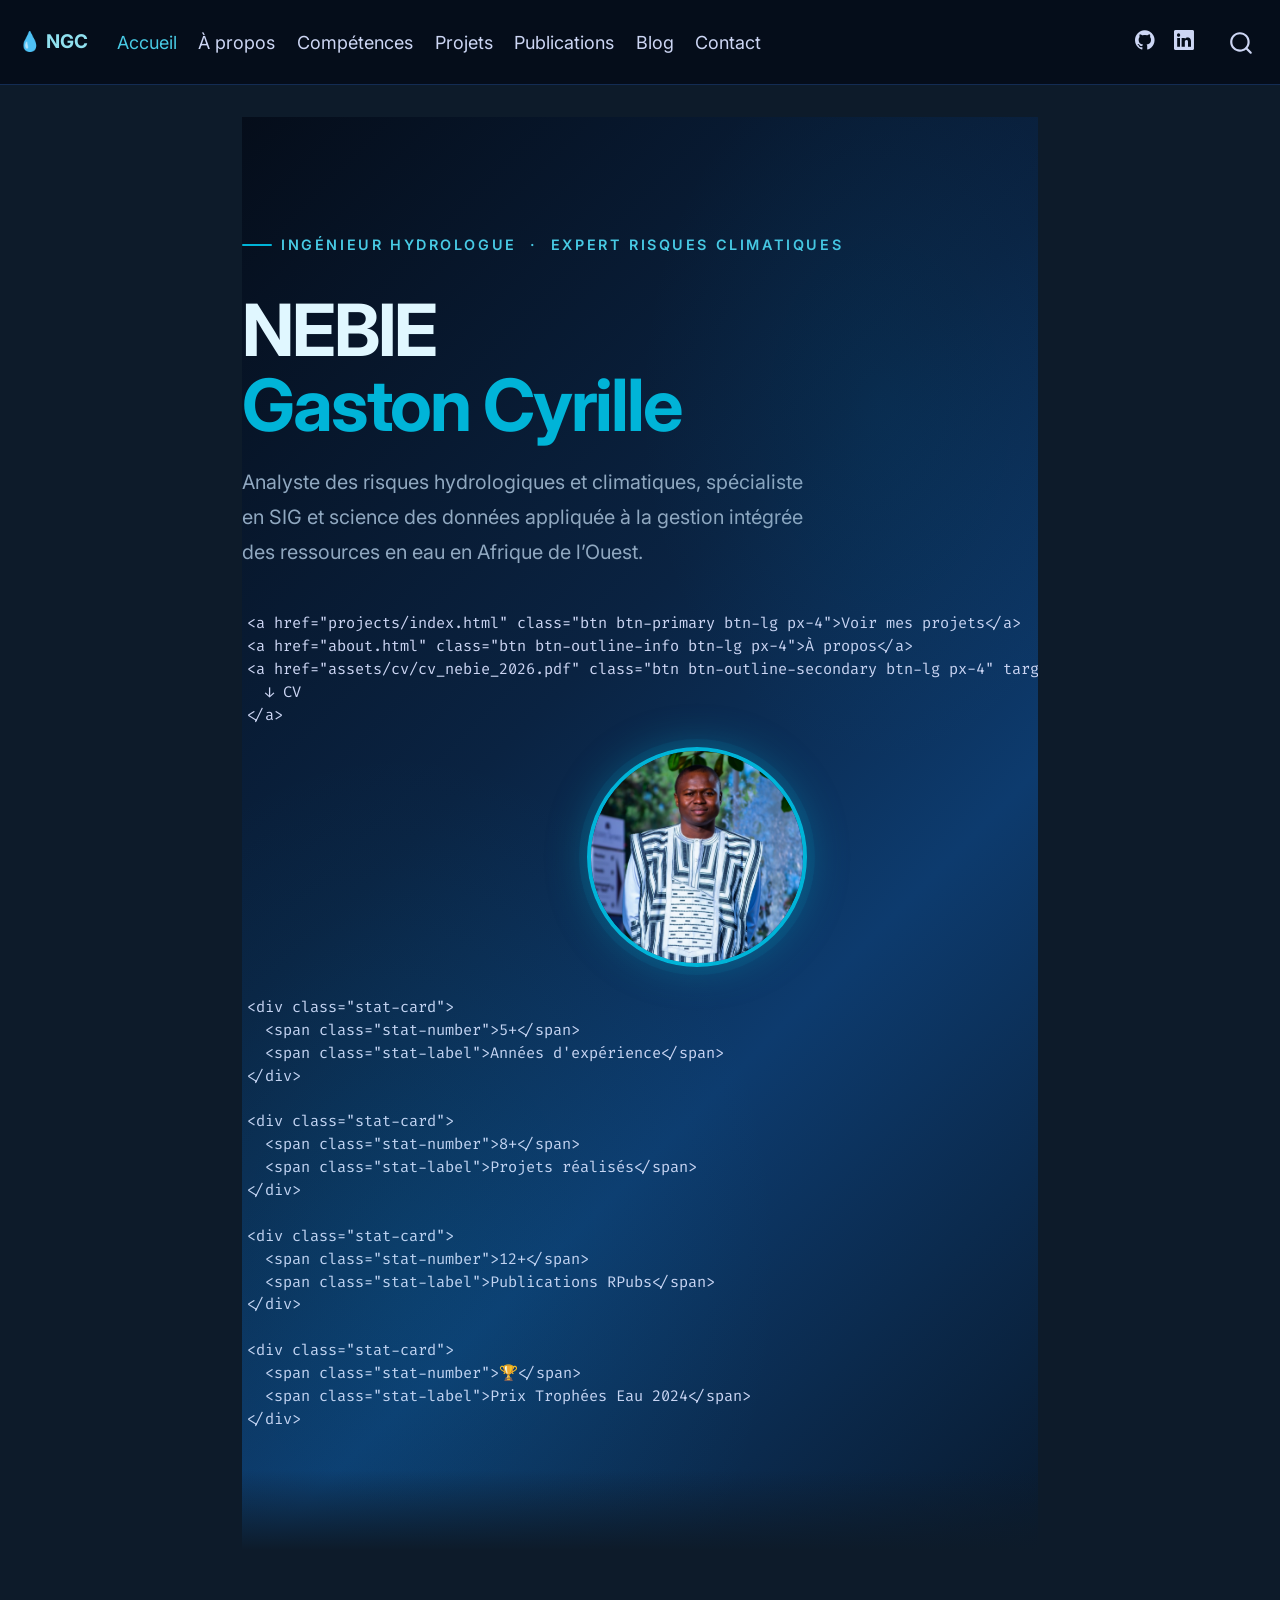
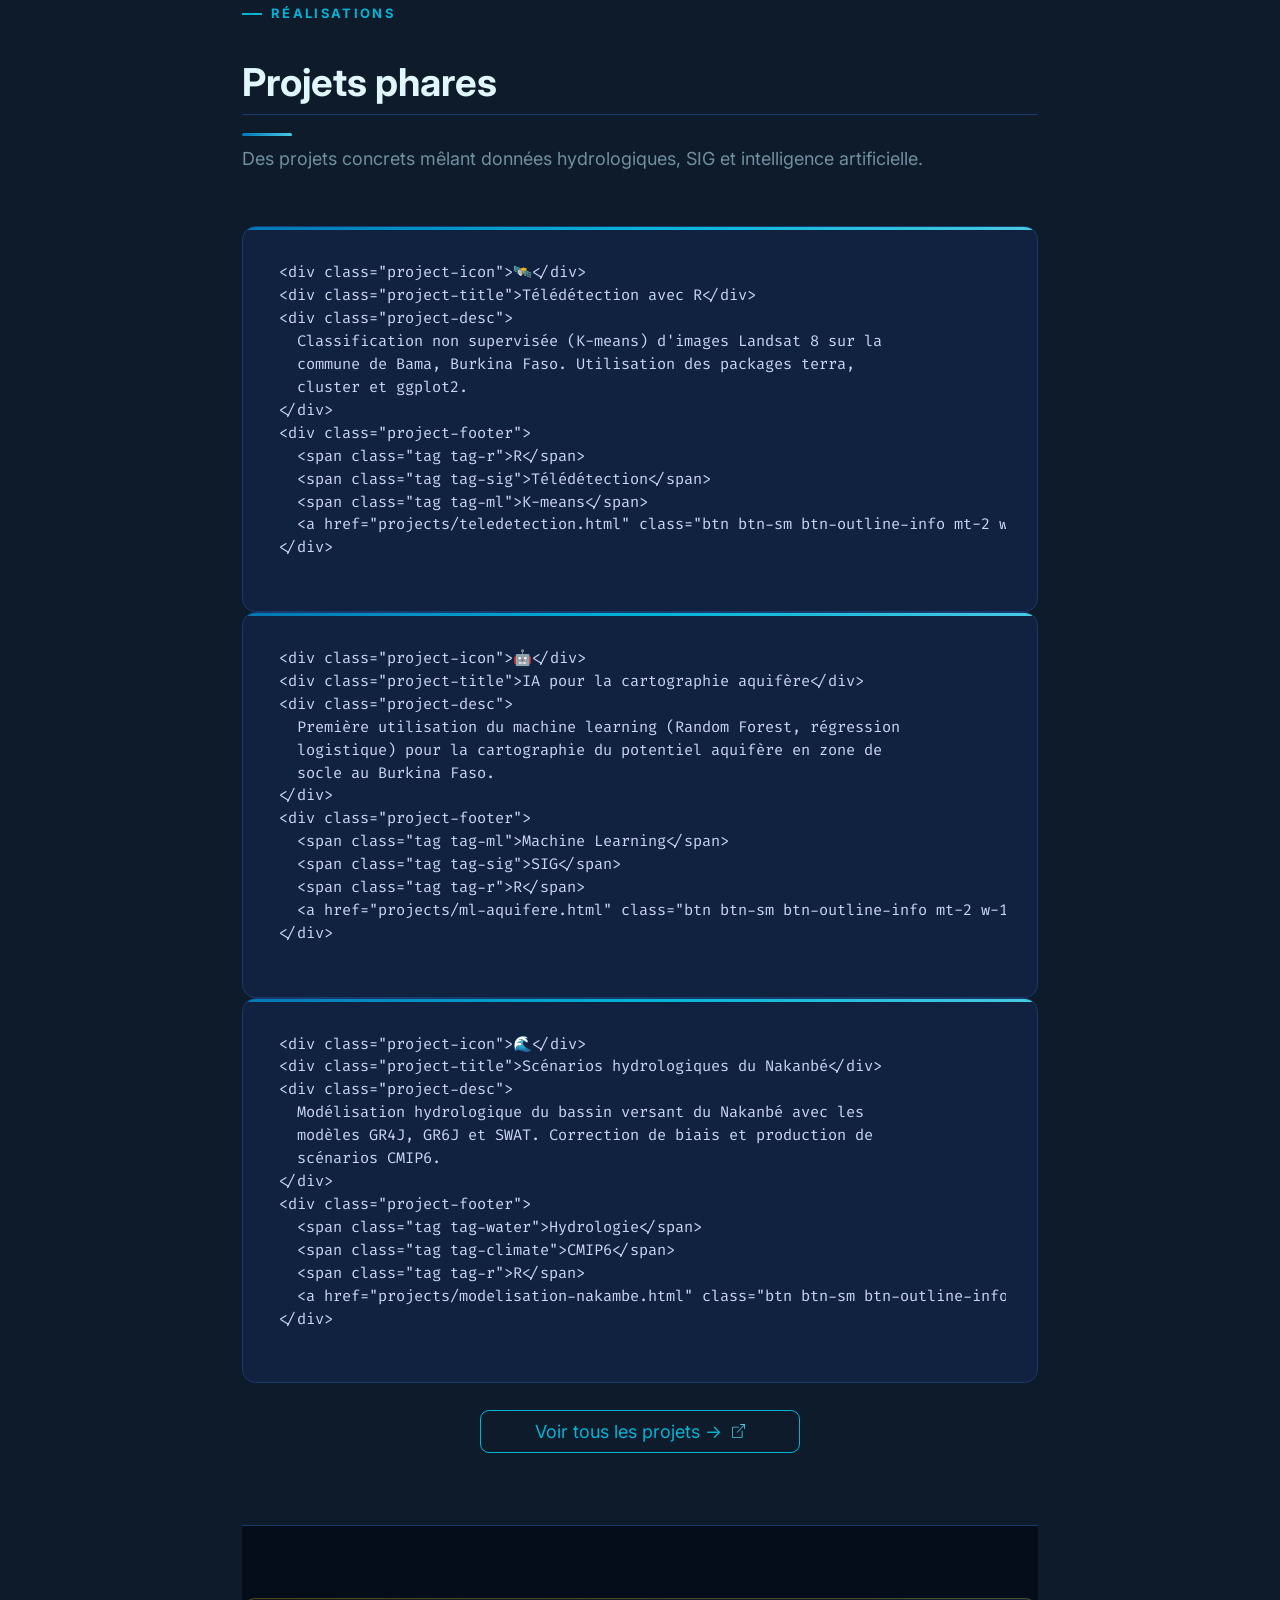
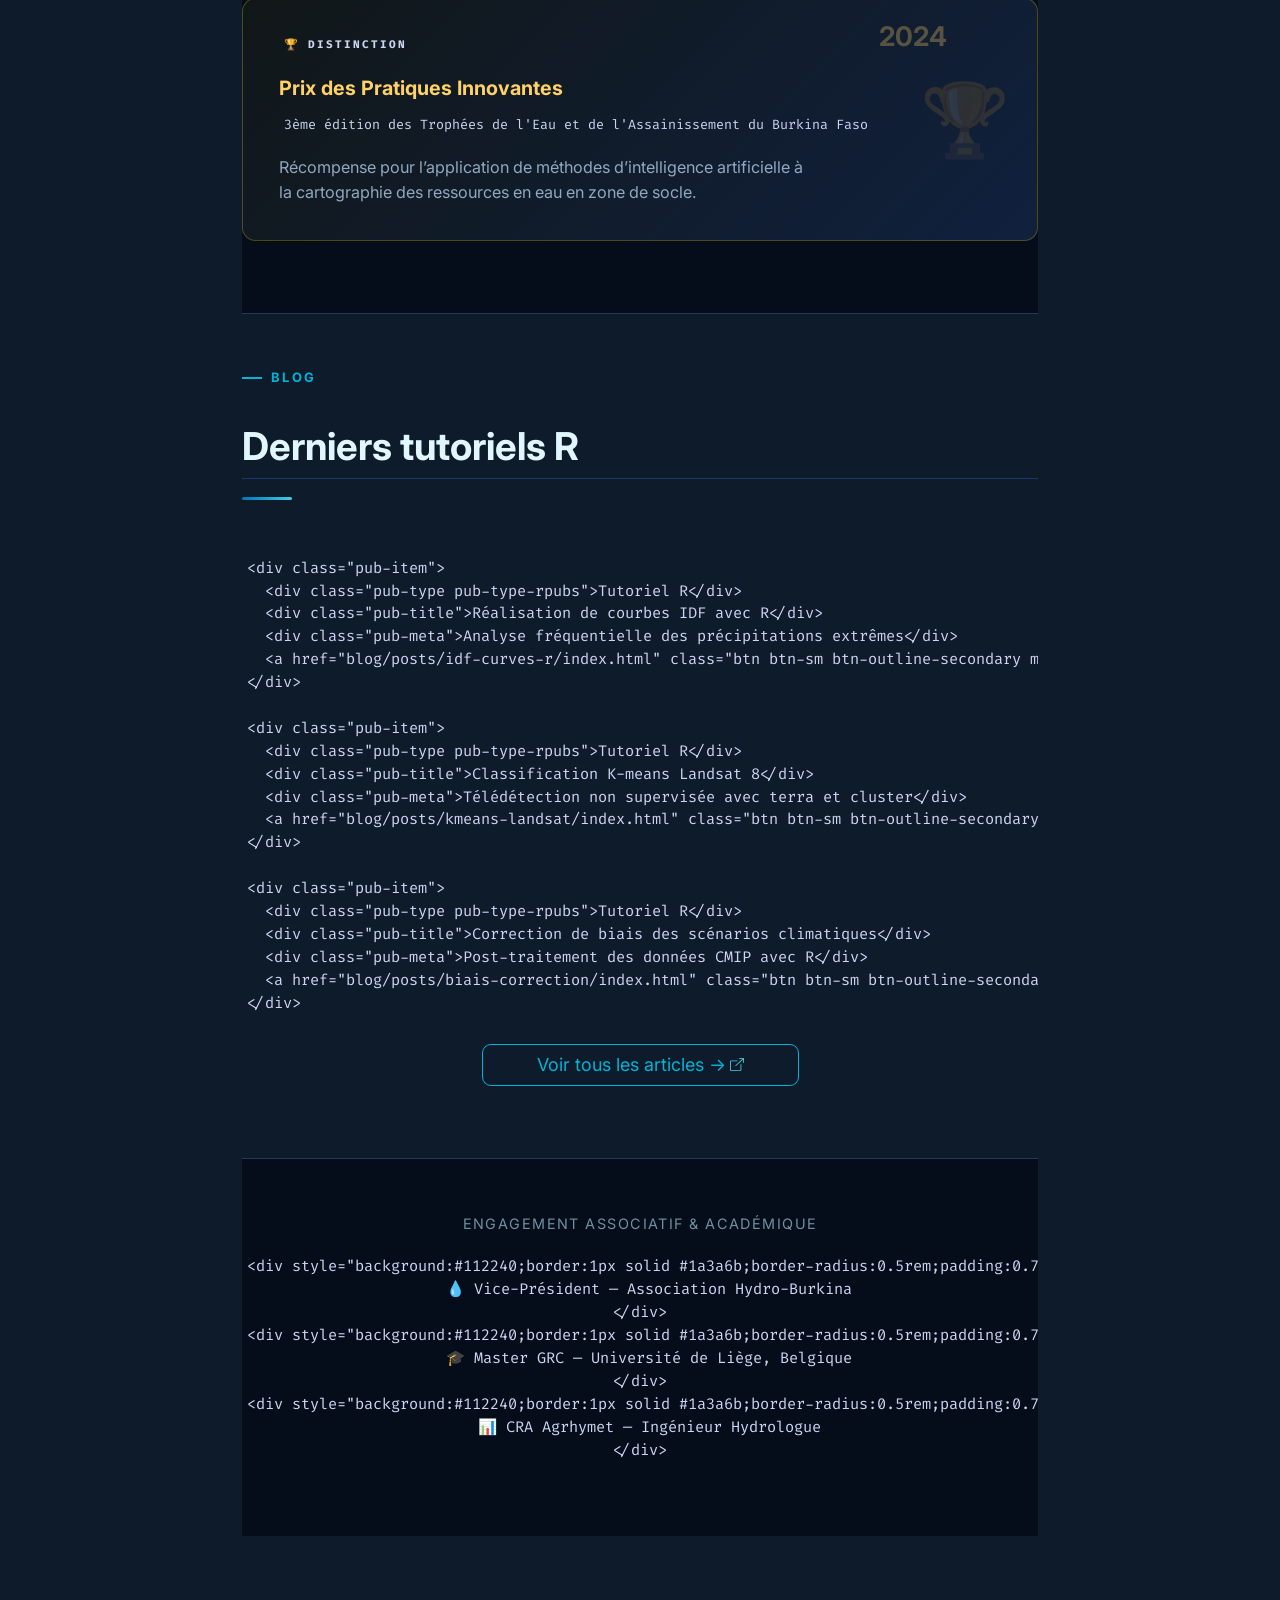
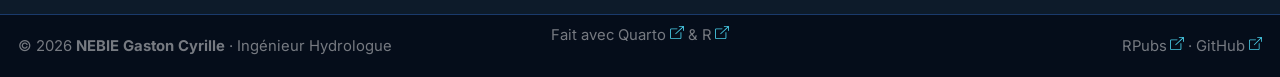
==== docs/index.html @ e0e57188 "Portefolio NEBIE Gaston Cyrille - version initiale" ====
<!DOCTYPE html>
<html xmlns="http://www.w3.org/1999/xhtml" lang="en" xml:lang="en"><head>

<meta charset="utf-8">
<meta name="generator" content="quarto-1.0.38">

<meta name="viewport" content="width=device-width, initial-scale=1.0, user-scalable=yes">


<title>NEBIE Gaston Cyrille | Ingénieur Hydrologue</title>
<style>
code{white-space: pre-wrap;}
span.smallcaps{font-variant: small-caps;}
span.underline{text-decoration: underline;}
div.column{display: inline-block; vertical-align: top; width: 50%;}
div.hanging-indent{margin-left: 1.5em; text-indent: -1.5em;}
ul.task-list{list-style: none;}
pre > code.sourceCode { white-space: pre; position: relative; }
pre > code.sourceCode > span { display: inline-block; line-height: 1.25; }
pre > code.sourceCode > span:empty { height: 1.2em; }
.sourceCode { overflow: visible; }
code.sourceCode > span { color: inherit; text-decoration: inherit; }
div.sourceCode { margin: 1em 0; }
pre.sourceCode { margin: 0; }
@media screen {
div.sourceCode { overflow: auto; }
}
@media print {
pre > code.sourceCode { white-space: pre-wrap; }
pre > code.sourceCode > span { text-indent: -5em; padding-left: 5em; }
}
pre.numberSource code
  { counter-reset: source-line 0; }
pre.numberSource code > span
  { position: relative; left: -4em; counter-increment: source-line; }
pre.numberSource code > span > a:first-child::before
  { content: counter(source-line);
    position: relative; left: -1em; text-align: right; vertical-align: baseline;
    border: none; display: inline-block;
    -webkit-touch-callout: none; -webkit-user-select: none;
    -khtml-user-select: none; -moz-user-select: none;
    -ms-user-select: none; user-select: none;
    padding: 0 4px; width: 4em;
    color: #aaaaaa;
  }
pre.numberSource { margin-left: 3em; border-left: 1px solid #aaaaaa;  padding-left: 4px; }
div.sourceCode
  {   }
@media screen {
pre > code.sourceCode > span > a:first-child::before { text-decoration: underline; }
}
code span.al { color: #ff0000; font-weight: bold; } /* Alert */
code span.an { color: #60a0b0; font-weight: bold; font-style: italic; } /* Annotation */
code span.at { color: #7d9029; } /* Attribute */
code span.bn { color: #40a070; } /* BaseN */
code span.bu { } /* BuiltIn */
code span.cf { color: #007020; font-weight: bold; } /* ControlFlow */
code span.ch { color: #4070a0; } /* Char */
code span.cn { color: #880000; } /* Constant */
code span.co { color: #60a0b0; font-style: italic; } /* Comment */
code span.cv { color: #60a0b0; font-weight: bold; font-style: italic; } /* CommentVar */
code span.do { color: #ba2121; font-style: italic; } /* Documentation */
code span.dt { color: #902000; } /* DataType */
code span.dv { color: #40a070; } /* DecVal */
code span.er { color: #ff0000; font-weight: bold; } /* Error */
code span.ex { } /* Extension */
code span.fl { color: #40a070; } /* Float */
code span.fu { color: #06287e; } /* Function */
code span.im { } /* Import */
code span.in { color: #60a0b0; font-weight: bold; font-style: italic; } /* Information */
code span.kw { color: #007020; font-weight: bold; } /* Keyword */
code span.op { color: #666666; } /* Operator */
code span.ot { color: #007020; } /* Other */
code span.pp { color: #bc7a00; } /* Preprocessor */
code span.sc { color: #4070a0; } /* SpecialChar */
code span.ss { color: #bb6688; } /* SpecialString */
code span.st { color: #4070a0; } /* String */
code span.va { color: #19177c; } /* Variable */
code span.vs { color: #4070a0; } /* VerbatimString */
code span.wa { color: #60a0b0; font-weight: bold; font-style: italic; } /* Warning */
</style>


<script src="site_libs/quarto-nav/quarto-nav.js"></script>
<script src="site_libs/quarto-nav/headroom.min.js"></script>
<script src="site_libs/clipboard/clipboard.min.js"></script>
<script src="site_libs/quarto-search/autocomplete.umd.js"></script>
<script src="site_libs/quarto-search/fuse.min.js"></script>
<script src="site_libs/quarto-search/quarto-search.js"></script>
<meta name="quarto:offset" content="./">
<script src="site_libs/quarto-html/quarto.js"></script>
<script src="site_libs/quarto-html/popper.min.js"></script>
<script src="site_libs/quarto-html/tippy.umd.min.js"></script>
<script src="site_libs/quarto-html/anchor.min.js"></script>
<link href="site_libs/quarto-html/tippy.css" rel="stylesheet">
<link href="site_libs/quarto-html/quarto-syntax-highlighting-dark.css" rel="stylesheet" id="quarto-text-highlighting-styles">
<script src="site_libs/bootstrap/bootstrap.min.js"></script>
<link href="site_libs/bootstrap/bootstrap-icons.css" rel="stylesheet">
<link href="site_libs/bootstrap/bootstrap.min.css" rel="stylesheet" id="quarto-bootstrap" data-mode="dark">
<script id="quarto-search-options" type="application/json">{
  "location": "navbar",
  "copy-button": false,
  "collapse-after": 3,
  "panel-placement": "end",
  "type": "overlay",
  "limit": 20,
  "language": {
    "search-no-results-text": "No results",
    "search-matching-documents-text": "matching documents",
    "search-copy-link-title": "Copy link to search",
    "search-hide-matches-text": "Hide additional matches",
    "search-more-match-text": "more match in this document",
    "search-more-matches-text": "more matches in this document",
    "search-clear-button-title": "Clear",
    "search-detached-cancel-button-title": "Cancel",
    "search-submit-button-title": "Submit"
  }
}</script>
<style>html{ scroll-behavior: smooth; }</style>


</head>

<body class="nav-fixed fullcontent">

<div id="quarto-search-results"></div>
  <header id="quarto-header" class="headroom fixed-top">
    <nav class="navbar navbar-expand-lg navbar-dark ">
      <div class="navbar-container container-fluid">
      <a class="navbar-brand" href="./index.html">
    <span class="navbar-title">💧 NGC</span>
  </a>
          <button class="navbar-toggler" type="button" data-bs-toggle="collapse" data-bs-target="#navbarCollapse" aria-controls="navbarCollapse" aria-expanded="false" aria-label="Toggle navigation" onclick="if (window.quartoToggleHeadroom) { window.quartoToggleHeadroom(); }">
  <span class="navbar-toggler-icon"></span>
</button>
          <div class="collapse navbar-collapse" id="navbarCollapse">
            <ul class="navbar-nav navbar-nav-scroll me-auto">
  <li class="nav-item">
    <a class="nav-link active" href="./index.html" aria-current="page">Accueil</a>
  </li>  
  <li class="nav-item">
    <a class="nav-link" href="./about.html">À propos</a>
  </li>  
  <li class="nav-item">
    <a class="nav-link" href="./skills.html">Compétences</a>
  </li>  
  <li class="nav-item">
    <a class="nav-link" href="./projects/index.html">Projets</a>
  </li>  
  <li class="nav-item">
    <a class="nav-link" href="./publications.html">Publications</a>
  </li>  
  <li class="nav-item">
    <a class="nav-link" href="./blog/index.html">Blog</a>
  </li>  
  <li class="nav-item">
    <a class="nav-link" href="./contact.html">Contact</a>
  </li>  
</ul>
            <ul class="navbar-nav navbar-nav-scroll ms-auto">
  <li class="nav-item compact">
    <a class="nav-link" href="https://github.com/ngastoncyrille"><i class="bi bi-github" role="img" aria-label="GitHub">
</i> 
 </a>
  </li>  
  <li class="nav-item compact">
    <a class="nav-link" href="https://www.linkedin.com/in/gaston-cyrille-nebie-a2a977222"><i class="bi bi-linkedin" role="img" aria-label="LinkedIn">
</i> 
 </a>
  </li>  
</ul>
              <div id="quarto-search" class="" title="Search"></div>
          </div> <!-- /navcollapse -->
      </div> <!-- /container-fluid -->
    </nav>
</header>
<!-- content -->
<div id="quarto-content" class="quarto-container page-columns page-rows-contents page-layout-article page-navbar">
<!-- sidebar -->
<!-- margin-sidebar -->
    
<!-- main -->
<main class="content" id="quarto-document-content">



<!-- ============================================================ -->
<!-- HERO                                                          -->
<!-- ============================================================ -->
<div class="hero-section">
<div class="container py-4">
<div class="row align-items-center g-5">
<div class="col-lg-7">
<p class="hero-subtitle">
Ingénieur Hydrologue &nbsp;·&nbsp; Expert Risques Climatiques
</p>
<h1 class="hero-title">
NEBIE<br><span>Gaston Cyrille</span>
</h1>
<p class="hero-tagline">
Analyste des risques hydrologiques et climatiques, spécialiste en SIG et science des données appliquée à la gestion intégrée des ressources en eau en Afrique de l’Ouest.
</p>
<div style="display:flex;gap:0.75rem;flex-wrap:wrap;">
<pre><code>&lt;a href="projects/index.html" class="btn btn-primary btn-lg px-4"&gt;Voir mes projets&lt;/a&gt;
&lt;a href="about.html" class="btn btn-outline-info btn-lg px-4"&gt;À propos&lt;/a&gt;
&lt;a href="assets/cv/cv_nebie_2026.pdf" class="btn btn-outline-secondary btn-lg px-4" target="_blank"&gt;
  ↓ CV
&lt;/a&gt;</code></pre>
</div>
</div>
<div class="col-lg-5 text-center">
<p><img src="assets/img/photo.jpg" class="profile-img" alt="NEBIE Gaston Cyrille – Ingénieur Hydrologue" onerror="this.parentElement.innerHTML='<div class=\'profile-img-placeholder\'>💧</div>'"></p>
</div>
</div>
<!-- /row -->
<!-- Stats -->
<div class="row g-3 mt-4">
<div class="col-6 col-md-3">
<pre><code>&lt;div class="stat-card"&gt;
  &lt;span class="stat-number"&gt;5+&lt;/span&gt;
  &lt;span class="stat-label"&gt;Années d'expérience&lt;/span&gt;
&lt;/div&gt;</code></pre>
</div>
<div class="col-6 col-md-3">
<pre><code>&lt;div class="stat-card"&gt;
  &lt;span class="stat-number"&gt;8+&lt;/span&gt;
  &lt;span class="stat-label"&gt;Projets réalisés&lt;/span&gt;
&lt;/div&gt;</code></pre>
</div>
<div class="col-6 col-md-3">
<pre><code>&lt;div class="stat-card"&gt;
  &lt;span class="stat-number"&gt;12+&lt;/span&gt;
  &lt;span class="stat-label"&gt;Publications RPubs&lt;/span&gt;
&lt;/div&gt;</code></pre>
</div>
<div class="col-6 col-md-3">
<pre><code>&lt;div class="stat-card"&gt;
  &lt;span class="stat-number"&gt;🏆&lt;/span&gt;
  &lt;span class="stat-label"&gt;Prix Trophées Eau 2024&lt;/span&gt;
&lt;/div&gt;</code></pre>
</div>
</div>
</div>
<!-- /container -->
</div>
<!-- /hero -->
<!-- ============================================================ -->
<!-- PROJETS PHARES                                                -->
<!-- ============================================================ -->
<div class="container py-5">
<div class="section-header">
<div class="section-label">
Réalisations
</div>
<h2 class="section-main-title anchored">
Projets phares
</h2>
<div class="section-divider">

</div>
<p class="text-muted-blue mt-2">
Des projets concrets mêlant données hydrologiques, SIG et intelligence artificielle.
</p>
</div>
<div class="row g-4">
<div class="col-md-4">
<div class="project-card">
<pre><code>&lt;div class="project-icon"&gt;🛰️&lt;/div&gt;
&lt;div class="project-title"&gt;Télédétection avec R&lt;/div&gt;
&lt;div class="project-desc"&gt;
  Classification non supervisée (K-means) d'images Landsat 8 sur la 
  commune de Bama, Burkina Faso. Utilisation des packages terra, 
  cluster et ggplot2.
&lt;/div&gt;
&lt;div class="project-footer"&gt;
  &lt;span class="tag tag-r"&gt;R&lt;/span&gt;
  &lt;span class="tag tag-sig"&gt;Télédétection&lt;/span&gt;
  &lt;span class="tag tag-ml"&gt;K-means&lt;/span&gt;
  &lt;a href="projects/teledetection.html" class="btn btn-sm btn-outline-info mt-2 w-100"&gt;Voir le projet →&lt;/a&gt;
&lt;/div&gt;</code></pre>
</div>
</div>
<div class="col-md-4">
<div class="project-card">
<pre><code>&lt;div class="project-icon"&gt;🤖&lt;/div&gt;
&lt;div class="project-title"&gt;IA pour la cartographie aquifère&lt;/div&gt;
&lt;div class="project-desc"&gt;
  Première utilisation du machine learning (Random Forest, régression 
  logistique) pour la cartographie du potentiel aquifère en zone de 
  socle au Burkina Faso.
&lt;/div&gt;
&lt;div class="project-footer"&gt;
  &lt;span class="tag tag-ml"&gt;Machine Learning&lt;/span&gt;
  &lt;span class="tag tag-sig"&gt;SIG&lt;/span&gt;
  &lt;span class="tag tag-r"&gt;R&lt;/span&gt;
  &lt;a href="projects/ml-aquifere.html" class="btn btn-sm btn-outline-info mt-2 w-100"&gt;Voir le projet →&lt;/a&gt;
&lt;/div&gt;</code></pre>
</div>
</div>
<div class="col-md-4">
<div class="project-card">
<pre><code>&lt;div class="project-icon"&gt;🌊&lt;/div&gt;
&lt;div class="project-title"&gt;Scénarios hydrologiques du Nakanbé&lt;/div&gt;
&lt;div class="project-desc"&gt;
  Modélisation hydrologique du bassin versant du Nakanbé avec les 
  modèles GR4J, GR6J et SWAT. Correction de biais et production de 
  scénarios CMIP6.
&lt;/div&gt;
&lt;div class="project-footer"&gt;
  &lt;span class="tag tag-water"&gt;Hydrologie&lt;/span&gt;
  &lt;span class="tag tag-climate"&gt;CMIP6&lt;/span&gt;
  &lt;span class="tag tag-r"&gt;R&lt;/span&gt;
  &lt;a href="projects/modelisation-nakambe.html" class="btn btn-sm btn-outline-info mt-2 w-100"&gt;Voir le projet →&lt;/a&gt;
&lt;/div&gt;</code></pre>
</div>
</div>
</div>
<!-- /row -->
<div class="text-center mt-4">
<p><a href="projects/index.html" class="btn btn-outline-primary px-5"> Voir tous les projets → </a></p>
</div>
</div>
<!-- /container -->
<!-- ============================================================ -->
<!-- DISTINCTION                                                   -->
<!-- ============================================================ -->
<div style="background:#050d1a;padding:4rem 0;border-top:1px solid #1a3a6b;border-bottom:1px solid #1a3a6b;">
<div class="container">
<div class="row justify-content-center">
<div class="col-lg-8">
<div class="award-card">
<div class="award-year">
2024
</div>
<div style="font-size:0.72rem;text-transform:uppercase;letter-spacing:0.15em;color:#ffd166;font-weight:700;margin-bottom:0.5rem;">
<pre><code>🏆 Distinction</code></pre>
</div>
<div class="award-title">
Prix des Pratiques Innovantes
</div>
<div class="award-org">
<pre><code>3ème édition des Trophées de l'Eau et de l'Assainissement du Burkina Faso</code></pre>
</div>
<p style="font-size:0.9rem;color:#90a8c0;margin:0;max-width:540px;">
Récompense pour l’application de méthodes d’intelligence artificielle à la cartographie des ressources en eau en zone de socle.
</p>
</div>
</div>
</div>
</div>
</div>
<!-- ============================================================ -->
<!-- DERNIERS ARTICLES                                             -->
<!-- ============================================================ -->
<div class="container py-5">
<div class="section-header">
<div class="section-label">
Blog
</div>
<h2 class="section-main-title anchored">
Derniers tutoriels R
</h2>
<div class="section-divider">

</div>
</div>
<div class="row g-3">
<div class="col-md-4">
<pre><code>&lt;div class="pub-item"&gt;
  &lt;div class="pub-type pub-type-rpubs"&gt;Tutoriel R&lt;/div&gt;
  &lt;div class="pub-title"&gt;Réalisation de courbes IDF avec R&lt;/div&gt;
  &lt;div class="pub-meta"&gt;Analyse fréquentielle des précipitations extrêmes&lt;/div&gt;
  &lt;a href="blog/posts/idf-curves-r/index.html" class="btn btn-sm btn-outline-secondary mt-2"&gt;Lire →&lt;/a&gt;
&lt;/div&gt;</code></pre>
</div>
<div class="col-md-4">
<pre><code>&lt;div class="pub-item"&gt;
  &lt;div class="pub-type pub-type-rpubs"&gt;Tutoriel R&lt;/div&gt;
  &lt;div class="pub-title"&gt;Classification K-means Landsat 8&lt;/div&gt;
  &lt;div class="pub-meta"&gt;Télédétection non supervisée avec terra et cluster&lt;/div&gt;
  &lt;a href="blog/posts/kmeans-landsat/index.html" class="btn btn-sm btn-outline-secondary mt-2"&gt;Lire →&lt;/a&gt;
&lt;/div&gt;</code></pre>
</div>
<div class="col-md-4">
<pre><code>&lt;div class="pub-item"&gt;
  &lt;div class="pub-type pub-type-rpubs"&gt;Tutoriel R&lt;/div&gt;
  &lt;div class="pub-title"&gt;Correction de biais des scénarios climatiques&lt;/div&gt;
  &lt;div class="pub-meta"&gt;Post-traitement des données CMIP avec R&lt;/div&gt;
  &lt;a href="blog/posts/biais-correction/index.html" class="btn btn-sm btn-outline-secondary mt-2"&gt;Lire →&lt;/a&gt;
&lt;/div&gt;</code></pre>
</div>
</div>
<div class="text-center mt-4">
<p><a href="blog/index.html" class="btn btn-outline-primary px-5">Voir tous les articles →</a></p>
</div>
</div>
<!-- /container -->
<!-- ============================================================ -->
<!-- ASSOCIATIONS & RÉSEAUX                                        -->
<!-- ============================================================ -->
<div style="background:#050d1a;padding:3rem 0;border-top:1px solid #1a3a6b;">
<div class="container text-center">
<p class="text-muted-blue mb-3" style="font-size:0.8rem;text-transform:uppercase;letter-spacing:0.1em;">
Engagement associatif &amp; académique
</p>
<div class="d-flex justify-content-center align-items-center gap-4 flex-wrap">
<pre><code>&lt;div style="background:#112240;border:1px solid #1a3a6b;border-radius:0.5rem;padding:0.75rem 1.5rem;color:#cdd6f4;font-size:0.9rem;font-weight:500;"&gt;
  💧 Vice-Président — Association Hydro-Burkina
&lt;/div&gt;
&lt;div style="background:#112240;border:1px solid #1a3a6b;border-radius:0.5rem;padding:0.75rem 1.5rem;color:#cdd6f4;font-size:0.9rem;font-weight:500;"&gt;
  🎓 Master GRC — Université de Liège, Belgique
&lt;/div&gt;
&lt;div style="background:#112240;border:1px solid #1a3a6b;border-radius:0.5rem;padding:0.75rem 1.5rem;color:#cdd6f4;font-size:0.9rem;font-weight:500;"&gt;
  📊 CRA Agrhymet — Ingénieur Hydrologue
&lt;/div&gt;</code></pre>
</div>
</div>
</div>


<!-- -->


</main> <!-- /main -->
<script id="quarto-html-after-body" type="application/javascript">
window.document.addEventListener("DOMContentLoaded", function (event) {
  const toggleBodyColorMode = (bsSheetEl) => {
    const mode = bsSheetEl.getAttribute("data-mode");
    const bodyEl = window.document.querySelector("body");
    if (mode === "dark") {
      bodyEl.classList.add("quarto-dark");
      bodyEl.classList.remove("quarto-light");
    } else {
      bodyEl.classList.add("quarto-light");
      bodyEl.classList.remove("quarto-dark");
    }
  }
  const toggleBodyColorPrimary = () => {
    const bsSheetEl = window.document.querySelector("link#quarto-bootstrap");
    if (bsSheetEl) {
      toggleBodyColorMode(bsSheetEl);
    }
  }
  toggleBodyColorPrimary();  
  const icon = "";
  const anchorJS = new window.AnchorJS();
  anchorJS.options = {
    placement: 'right',
    icon: icon
  };
  anchorJS.add('.anchored');
  const clipboard = new window.ClipboardJS('.code-copy-button', {
    target: function(trigger) {
      return trigger.previousElementSibling;
    }
  });
  clipboard.on('success', function(e) {
    // button target
    const button = e.trigger;
    // don't keep focus
    button.blur();
    // flash "checked"
    button.classList.add('code-copy-button-checked');
    var currentTitle = button.getAttribute("title");
    button.setAttribute("title", "Copied!");
    setTimeout(function() {
      button.setAttribute("title", currentTitle);
      button.classList.remove('code-copy-button-checked');
    }, 1000);
    // clear code selection
    e.clearSelection();
  });
  const viewSource = window.document.getElementById('quarto-view-source') ||
                     window.document.getElementById('quarto-code-tools-source');
  if (viewSource) {
    const sourceUrl = viewSource.getAttribute("data-quarto-source-url");
    viewSource.addEventListener("click", function(e) {
      if (sourceUrl) {
        // rstudio viewer pane
        if (/\bcapabilities=\b/.test(window.location)) {
          window.open(sourceUrl);
        } else {
          window.location.href = sourceUrl;
        }
      } else {
        const modal = new bootstrap.Modal(document.getElementById('quarto-embedded-source-code-modal'));
        modal.show();
      }
      return false;
    });
  }
  function toggleCodeHandler(show) {
    return function(e) {
      const detailsSrc = window.document.querySelectorAll(".cell > details > .sourceCode");
      for (let i=0; i<detailsSrc.length; i++) {
        const details = detailsSrc[i].parentElement;
        if (show) {
          details.open = true;
        } else {
          details.removeAttribute("open");
        }
      }
      const cellCodeDivs = window.document.querySelectorAll(".cell > .sourceCode");
      const fromCls = show ? "hidden" : "unhidden";
      const toCls = show ? "unhidden" : "hidden";
      for (let i=0; i<cellCodeDivs.length; i++) {
        const codeDiv = cellCodeDivs[i];
        if (codeDiv.classList.contains(fromCls)) {
          codeDiv.classList.remove(fromCls);
          codeDiv.classList.add(toCls);
        } 
      }
      return false;
    }
  }
  const hideAllCode = window.document.getElementById("quarto-hide-all-code");
  if (hideAllCode) {
    hideAllCode.addEventListener("click", toggleCodeHandler(false));
  }
  const showAllCode = window.document.getElementById("quarto-show-all-code");
  if (showAllCode) {
    showAllCode.addEventListener("click", toggleCodeHandler(true));
  }
  function tippyHover(el, contentFn) {
    const config = {
      allowHTML: true,
      content: contentFn,
      maxWidth: 500,
      delay: 100,
      arrow: false,
      appendTo: function(el) {
          return el.parentElement;
      },
      interactive: true,
      interactiveBorder: 10,
      theme: 'quarto',
      placement: 'bottom-start'
    };
    window.tippy(el, config); 
  }
  const noterefs = window.document.querySelectorAll('a[role="doc-noteref"]');
  for (var i=0; i<noterefs.length; i++) {
    const ref = noterefs[i];
    tippyHover(ref, function() {
      let href = ref.getAttribute('href');
      try { href = new URL(href).hash; } catch {}
      const id = href.replace(/^#\/?/, "");
      const note = window.document.getElementById(id);
      return note.innerHTML;
    });
  }
  var bibliorefs = window.document.querySelectorAll('a[role="doc-biblioref"]');
  for (var i=0; i<bibliorefs.length; i++) {
    const ref = bibliorefs[i];
    const cites = ref.parentNode.getAttribute('data-cites').split(' ');
    tippyHover(ref, function() {
      var popup = window.document.createElement('div');
      cites.forEach(function(cite) {
        var citeDiv = window.document.createElement('div');
        citeDiv.classList.add('hanging-indent');
        citeDiv.classList.add('csl-entry');
        var biblioDiv = window.document.getElementById('ref-' + cite);
        if (biblioDiv) {
          citeDiv.innerHTML = biblioDiv.innerHTML;
        }
        popup.appendChild(citeDiv);
      });
      return popup.innerHTML;
    });
  }
    var localhostRegex = new RegExp(/^(?:http|https):\/\/localhost\:?[0-9]*\//);
      var filterRegex = new RegExp(/https:\/\/ngastoncyrille\.github\.io/);
    var isInternal = (href) => {
        return filterRegex.test(href) || localhostRegex.test(href);
    }
    // Inspect non-navigation links and adorn them if external
    var links = window.document.querySelectorAll('a:not(.nav-link):not(.navbar-brand):not(.toc-action):not(.sidebar-link):not(.sidebar-item-toggle):not(.pagination-link):not(.no-external)');
    for (var i=0; i<links.length; i++) {
      const link = links[i];
      if (!isInternal(link.href)) {
          // target, if specified
          link.setAttribute("target", "_blank");
          // default icon
          link.classList.add("external");
      }
    }
});
</script><div class="modal fade" id="quarto-embedded-source-code-modal" tabindex="-1" aria-labelledby="quarto-embedded-source-code-modal-label" aria-hidden="true"><div class="modal-dialog modal-dialog-scrollable"><div class="modal-content"><div class="modal-header"><h5 class="modal-title" id="quarto-embedded-source-code-modal-label">Source Code</h5><button class="btn-close" data-bs-dismiss="modal"></button></div><div class="modal-body"><div class="">
<div class="sourceCode" id="cb15" data-shortcodes="false"><pre class="sourceCode markdown code-with-copy"><code class="sourceCode markdown"><span id="cb15-1"><a href="#cb15-1" aria-hidden="true" tabindex="-1"></a><span class="co">---</span></span>
<span id="cb15-2"><a href="#cb15-2" aria-hidden="true" tabindex="-1"></a><span class="an">title:</span><span class="co"> ""</span></span>
<span id="cb15-3"><a href="#cb15-3" aria-hidden="true" tabindex="-1"></a><span class="an">pagetitle:</span><span class="co"> "NEBIE Gaston Cyrille | Ingénieur Hydrologue"</span></span>
<span id="cb15-4"><a href="#cb15-4" aria-hidden="true" tabindex="-1"></a><span class="an">format:</span></span>
<span id="cb15-5"><a href="#cb15-5" aria-hidden="true" tabindex="-1"></a><span class="co">  html:</span></span>
<span id="cb15-6"><a href="#cb15-6" aria-hidden="true" tabindex="-1"></a><span class="co">    toc: false</span></span>
<span id="cb15-7"><a href="#cb15-7" aria-hidden="true" tabindex="-1"></a><span class="co">---</span></span>
<span id="cb15-8"><a href="#cb15-8" aria-hidden="true" tabindex="-1"></a></span>
<span id="cb15-9"><a href="#cb15-9" aria-hidden="true" tabindex="-1"></a><span class="co">&lt;!-- ============================================================ --&gt;</span></span>
<span id="cb15-10"><a href="#cb15-10" aria-hidden="true" tabindex="-1"></a><span class="co">&lt;!-- HERO                                                          --&gt;</span></span>
<span id="cb15-11"><a href="#cb15-11" aria-hidden="true" tabindex="-1"></a><span class="co">&lt;!-- ============================================================ --&gt;</span></span>
<span id="cb15-12"><a href="#cb15-12" aria-hidden="true" tabindex="-1"></a><span class="kw">&lt;div</span> <span class="er">class</span><span class="ot">=</span><span class="st">"hero-section"</span><span class="kw">&gt;</span></span>
<span id="cb15-13"><a href="#cb15-13" aria-hidden="true" tabindex="-1"></a><span class="kw">&lt;div</span> <span class="er">class</span><span class="ot">=</span><span class="st">"container py-4"</span><span class="kw">&gt;</span></span>
<span id="cb15-14"><a href="#cb15-14" aria-hidden="true" tabindex="-1"></a><span class="kw">&lt;div</span> <span class="er">class</span><span class="ot">=</span><span class="st">"row align-items-center g-5"</span><span class="kw">&gt;</span></span>
<span id="cb15-15"><a href="#cb15-15" aria-hidden="true" tabindex="-1"></a></span>
<span id="cb15-16"><a href="#cb15-16" aria-hidden="true" tabindex="-1"></a><span class="kw">&lt;div</span> <span class="er">class</span><span class="ot">=</span><span class="st">"col-lg-7"</span><span class="kw">&gt;</span></span>
<span id="cb15-17"><a href="#cb15-17" aria-hidden="true" tabindex="-1"></a>  <span class="kw">&lt;p</span> <span class="er">class</span><span class="ot">=</span><span class="st">"hero-subtitle"</span><span class="kw">&gt;</span>Ingénieur Hydrologue <span class="dv">&amp;nbsp;</span>·<span class="dv">&amp;nbsp;</span> Expert Risques Climatiques<span class="kw">&lt;/p&gt;</span></span>
<span id="cb15-18"><a href="#cb15-18" aria-hidden="true" tabindex="-1"></a>  <span class="kw">&lt;h1</span> <span class="er">class</span><span class="ot">=</span><span class="st">"hero-title"</span><span class="kw">&gt;</span>NEBIE<span class="kw">&lt;br&gt;&lt;span&gt;</span>Gaston Cyrille<span class="kw">&lt;/span&gt;&lt;/h1&gt;</span></span>
<span id="cb15-19"><a href="#cb15-19" aria-hidden="true" tabindex="-1"></a>  <span class="kw">&lt;p</span> <span class="er">class</span><span class="ot">=</span><span class="st">"hero-tagline"</span><span class="kw">&gt;</span></span>
<span id="cb15-20"><a href="#cb15-20" aria-hidden="true" tabindex="-1"></a>    Analyste des risques hydrologiques et climatiques, spécialiste en SIG </span>
<span id="cb15-21"><a href="#cb15-21" aria-hidden="true" tabindex="-1"></a>    et science des données appliquée à la gestion intégrée des ressources </span>
<span id="cb15-22"><a href="#cb15-22" aria-hidden="true" tabindex="-1"></a>    en eau en Afrique de l'Ouest.</span>
<span id="cb15-23"><a href="#cb15-23" aria-hidden="true" tabindex="-1"></a>  <span class="kw">&lt;/p&gt;</span></span>
<span id="cb15-24"><a href="#cb15-24" aria-hidden="true" tabindex="-1"></a>  <span class="kw">&lt;div</span> <span class="er">style</span><span class="ot">=</span><span class="st">"display:flex;gap:0.75rem;flex-wrap:wrap;"</span><span class="kw">&gt;</span></span>
<span id="cb15-25"><a href="#cb15-25" aria-hidden="true" tabindex="-1"></a>    <span class="kw">&lt;a</span> <span class="er">href</span><span class="ot">=</span><span class="st">"projects/index.html"</span> <span class="er">class</span><span class="ot">=</span><span class="st">"btn btn-primary btn-lg px-4"</span><span class="kw">&gt;</span>Voir mes projets<span class="kw">&lt;/a&gt;</span></span>
<span id="cb15-26"><a href="#cb15-26" aria-hidden="true" tabindex="-1"></a>    <span class="kw">&lt;a</span> <span class="er">href</span><span class="ot">=</span><span class="st">"about.html"</span> <span class="er">class</span><span class="ot">=</span><span class="st">"btn btn-outline-info btn-lg px-4"</span><span class="kw">&gt;</span>À propos<span class="kw">&lt;/a&gt;</span></span>
<span id="cb15-27"><a href="#cb15-27" aria-hidden="true" tabindex="-1"></a>    <span class="kw">&lt;a</span> <span class="er">href</span><span class="ot">=</span><span class="st">"assets/cv/cv_nebie_2026.pdf"</span> <span class="er">class</span><span class="ot">=</span><span class="st">"btn btn-outline-secondary btn-lg px-4"</span> <span class="er">target</span><span class="ot">=</span><span class="st">"_blank"</span><span class="kw">&gt;</span></span>
<span id="cb15-28"><a href="#cb15-28" aria-hidden="true" tabindex="-1"></a>      ↓ CV</span>
<span id="cb15-29"><a href="#cb15-29" aria-hidden="true" tabindex="-1"></a>    <span class="kw">&lt;/a&gt;</span></span>
<span id="cb15-30"><a href="#cb15-30" aria-hidden="true" tabindex="-1"></a>  <span class="kw">&lt;/div&gt;</span></span>
<span id="cb15-31"><a href="#cb15-31" aria-hidden="true" tabindex="-1"></a><span class="kw">&lt;/div&gt;</span></span>
<span id="cb15-32"><a href="#cb15-32" aria-hidden="true" tabindex="-1"></a></span>
<span id="cb15-33"><a href="#cb15-33" aria-hidden="true" tabindex="-1"></a><span class="kw">&lt;div</span> <span class="er">class</span><span class="ot">=</span><span class="st">"col-lg-5 text-center"</span><span class="kw">&gt;</span></span>
<span id="cb15-34"><a href="#cb15-34" aria-hidden="true" tabindex="-1"></a>  <span class="kw">&lt;img</span> <span class="er">src</span><span class="ot">=</span><span class="st">"assets/img/photo.jpg"</span> </span>
<span id="cb15-35"><a href="#cb15-35" aria-hidden="true" tabindex="-1"></a><span class="ot">       class=</span><span class="st">"profile-img"</span> </span>
<span id="cb15-36"><a href="#cb15-36" aria-hidden="true" tabindex="-1"></a><span class="ot">       alt=</span><span class="st">"NEBIE Gaston Cyrille – Ingénieur Hydrologue"</span></span>
<span id="cb15-37"><a href="#cb15-37" aria-hidden="true" tabindex="-1"></a><span class="ot">       onerror=</span><span class="st">"this.parentElement.innerHTML='</span><span class="er">&lt;</span><span class="st">div class=\'profile-img-placeholder\'&gt;💧</span><span class="er">&lt;</span><span class="st">/div&gt;'"</span><span class="kw">&gt;</span></span>
<span id="cb15-38"><a href="#cb15-38" aria-hidden="true" tabindex="-1"></a><span class="kw">&lt;/div&gt;</span></span>
<span id="cb15-39"><a href="#cb15-39" aria-hidden="true" tabindex="-1"></a></span>
<span id="cb15-40"><a href="#cb15-40" aria-hidden="true" tabindex="-1"></a><span class="kw">&lt;/div&gt;</span><span class="co">&lt;!-- /row --&gt;</span></span>
<span id="cb15-41"><a href="#cb15-41" aria-hidden="true" tabindex="-1"></a></span>
<span id="cb15-42"><a href="#cb15-42" aria-hidden="true" tabindex="-1"></a><span class="co">&lt;!-- Stats --&gt;</span></span>
<span id="cb15-43"><a href="#cb15-43" aria-hidden="true" tabindex="-1"></a><span class="kw">&lt;div</span> <span class="er">class</span><span class="ot">=</span><span class="st">"row g-3 mt-4"</span><span class="kw">&gt;</span></span>
<span id="cb15-44"><a href="#cb15-44" aria-hidden="true" tabindex="-1"></a>  <span class="kw">&lt;div</span> <span class="er">class</span><span class="ot">=</span><span class="st">"col-6 col-md-3"</span><span class="kw">&gt;</span></span>
<span id="cb15-45"><a href="#cb15-45" aria-hidden="true" tabindex="-1"></a>    <span class="kw">&lt;div</span> <span class="er">class</span><span class="ot">=</span><span class="st">"stat-card"</span><span class="kw">&gt;</span></span>
<span id="cb15-46"><a href="#cb15-46" aria-hidden="true" tabindex="-1"></a>      <span class="kw">&lt;span</span> <span class="er">class</span><span class="ot">=</span><span class="st">"stat-number"</span><span class="kw">&gt;</span>5+<span class="kw">&lt;/span&gt;</span></span>
<span id="cb15-47"><a href="#cb15-47" aria-hidden="true" tabindex="-1"></a>      <span class="kw">&lt;span</span> <span class="er">class</span><span class="ot">=</span><span class="st">"stat-label"</span><span class="kw">&gt;</span>Années d'expérience<span class="kw">&lt;/span&gt;</span></span>
<span id="cb15-48"><a href="#cb15-48" aria-hidden="true" tabindex="-1"></a>    <span class="kw">&lt;/div&gt;</span></span>
<span id="cb15-49"><a href="#cb15-49" aria-hidden="true" tabindex="-1"></a>  <span class="kw">&lt;/div&gt;</span></span>
<span id="cb15-50"><a href="#cb15-50" aria-hidden="true" tabindex="-1"></a>  <span class="kw">&lt;div</span> <span class="er">class</span><span class="ot">=</span><span class="st">"col-6 col-md-3"</span><span class="kw">&gt;</span></span>
<span id="cb15-51"><a href="#cb15-51" aria-hidden="true" tabindex="-1"></a>    <span class="kw">&lt;div</span> <span class="er">class</span><span class="ot">=</span><span class="st">"stat-card"</span><span class="kw">&gt;</span></span>
<span id="cb15-52"><a href="#cb15-52" aria-hidden="true" tabindex="-1"></a>      <span class="kw">&lt;span</span> <span class="er">class</span><span class="ot">=</span><span class="st">"stat-number"</span><span class="kw">&gt;</span>8+<span class="kw">&lt;/span&gt;</span></span>
<span id="cb15-53"><a href="#cb15-53" aria-hidden="true" tabindex="-1"></a>      <span class="kw">&lt;span</span> <span class="er">class</span><span class="ot">=</span><span class="st">"stat-label"</span><span class="kw">&gt;</span>Projets réalisés<span class="kw">&lt;/span&gt;</span></span>
<span id="cb15-54"><a href="#cb15-54" aria-hidden="true" tabindex="-1"></a>    <span class="kw">&lt;/div&gt;</span></span>
<span id="cb15-55"><a href="#cb15-55" aria-hidden="true" tabindex="-1"></a>  <span class="kw">&lt;/div&gt;</span></span>
<span id="cb15-56"><a href="#cb15-56" aria-hidden="true" tabindex="-1"></a>  <span class="kw">&lt;div</span> <span class="er">class</span><span class="ot">=</span><span class="st">"col-6 col-md-3"</span><span class="kw">&gt;</span></span>
<span id="cb15-57"><a href="#cb15-57" aria-hidden="true" tabindex="-1"></a>    <span class="kw">&lt;div</span> <span class="er">class</span><span class="ot">=</span><span class="st">"stat-card"</span><span class="kw">&gt;</span></span>
<span id="cb15-58"><a href="#cb15-58" aria-hidden="true" tabindex="-1"></a>      <span class="kw">&lt;span</span> <span class="er">class</span><span class="ot">=</span><span class="st">"stat-number"</span><span class="kw">&gt;</span>12+<span class="kw">&lt;/span&gt;</span></span>
<span id="cb15-59"><a href="#cb15-59" aria-hidden="true" tabindex="-1"></a>      <span class="kw">&lt;span</span> <span class="er">class</span><span class="ot">=</span><span class="st">"stat-label"</span><span class="kw">&gt;</span>Publications RPubs<span class="kw">&lt;/span&gt;</span></span>
<span id="cb15-60"><a href="#cb15-60" aria-hidden="true" tabindex="-1"></a>    <span class="kw">&lt;/div&gt;</span></span>
<span id="cb15-61"><a href="#cb15-61" aria-hidden="true" tabindex="-1"></a>  <span class="kw">&lt;/div&gt;</span></span>
<span id="cb15-62"><a href="#cb15-62" aria-hidden="true" tabindex="-1"></a>  <span class="kw">&lt;div</span> <span class="er">class</span><span class="ot">=</span><span class="st">"col-6 col-md-3"</span><span class="kw">&gt;</span></span>
<span id="cb15-63"><a href="#cb15-63" aria-hidden="true" tabindex="-1"></a>    <span class="kw">&lt;div</span> <span class="er">class</span><span class="ot">=</span><span class="st">"stat-card"</span><span class="kw">&gt;</span></span>
<span id="cb15-64"><a href="#cb15-64" aria-hidden="true" tabindex="-1"></a>      <span class="kw">&lt;span</span> <span class="er">class</span><span class="ot">=</span><span class="st">"stat-number"</span><span class="kw">&gt;</span>🏆<span class="kw">&lt;/span&gt;</span></span>
<span id="cb15-65"><a href="#cb15-65" aria-hidden="true" tabindex="-1"></a>      <span class="kw">&lt;span</span> <span class="er">class</span><span class="ot">=</span><span class="st">"stat-label"</span><span class="kw">&gt;</span>Prix Trophées Eau 2024<span class="kw">&lt;/span&gt;</span></span>
<span id="cb15-66"><a href="#cb15-66" aria-hidden="true" tabindex="-1"></a>    <span class="kw">&lt;/div&gt;</span></span>
<span id="cb15-67"><a href="#cb15-67" aria-hidden="true" tabindex="-1"></a>  <span class="kw">&lt;/div&gt;</span></span>
<span id="cb15-68"><a href="#cb15-68" aria-hidden="true" tabindex="-1"></a><span class="kw">&lt;/div&gt;</span></span>
<span id="cb15-69"><a href="#cb15-69" aria-hidden="true" tabindex="-1"></a></span>
<span id="cb15-70"><a href="#cb15-70" aria-hidden="true" tabindex="-1"></a><span class="kw">&lt;/div&gt;</span><span class="co">&lt;!-- /container --&gt;</span></span>
<span id="cb15-71"><a href="#cb15-71" aria-hidden="true" tabindex="-1"></a><span class="kw">&lt;/div&gt;</span><span class="co">&lt;!-- /hero --&gt;</span></span>
<span id="cb15-72"><a href="#cb15-72" aria-hidden="true" tabindex="-1"></a></span>
<span id="cb15-73"><a href="#cb15-73" aria-hidden="true" tabindex="-1"></a></span>
<span id="cb15-74"><a href="#cb15-74" aria-hidden="true" tabindex="-1"></a><span class="co">&lt;!-- ============================================================ --&gt;</span></span>
<span id="cb15-75"><a href="#cb15-75" aria-hidden="true" tabindex="-1"></a><span class="co">&lt;!-- PROJETS PHARES                                                --&gt;</span></span>
<span id="cb15-76"><a href="#cb15-76" aria-hidden="true" tabindex="-1"></a><span class="co">&lt;!-- ============================================================ --&gt;</span></span>
<span id="cb15-77"><a href="#cb15-77" aria-hidden="true" tabindex="-1"></a><span class="kw">&lt;div</span> <span class="er">class</span><span class="ot">=</span><span class="st">"container py-5"</span><span class="kw">&gt;</span></span>
<span id="cb15-78"><a href="#cb15-78" aria-hidden="true" tabindex="-1"></a></span>
<span id="cb15-79"><a href="#cb15-79" aria-hidden="true" tabindex="-1"></a><span class="kw">&lt;div</span> <span class="er">class</span><span class="ot">=</span><span class="st">"section-header"</span><span class="kw">&gt;</span></span>
<span id="cb15-80"><a href="#cb15-80" aria-hidden="true" tabindex="-1"></a>  <span class="kw">&lt;div</span> <span class="er">class</span><span class="ot">=</span><span class="st">"section-label"</span><span class="kw">&gt;</span>Réalisations<span class="kw">&lt;/div&gt;</span></span>
<span id="cb15-81"><a href="#cb15-81" aria-hidden="true" tabindex="-1"></a>  <span class="kw">&lt;h2</span> <span class="er">class</span><span class="ot">=</span><span class="st">"section-main-title"</span><span class="kw">&gt;</span>Projets phares<span class="kw">&lt;/h2&gt;</span></span>
<span id="cb15-82"><a href="#cb15-82" aria-hidden="true" tabindex="-1"></a>  <span class="kw">&lt;div</span> <span class="er">class</span><span class="ot">=</span><span class="st">"section-divider"</span><span class="kw">&gt;&lt;/div&gt;</span></span>
<span id="cb15-83"><a href="#cb15-83" aria-hidden="true" tabindex="-1"></a>  <span class="kw">&lt;p</span> <span class="er">class</span><span class="ot">=</span><span class="st">"text-muted-blue mt-2"</span><span class="kw">&gt;</span>Des projets concrets mêlant données hydrologiques, SIG et intelligence artificielle.<span class="kw">&lt;/p&gt;</span></span>
<span id="cb15-84"><a href="#cb15-84" aria-hidden="true" tabindex="-1"></a><span class="kw">&lt;/div&gt;</span></span>
<span id="cb15-85"><a href="#cb15-85" aria-hidden="true" tabindex="-1"></a></span>
<span id="cb15-86"><a href="#cb15-86" aria-hidden="true" tabindex="-1"></a><span class="kw">&lt;div</span> <span class="er">class</span><span class="ot">=</span><span class="st">"row g-4"</span><span class="kw">&gt;</span></span>
<span id="cb15-87"><a href="#cb15-87" aria-hidden="true" tabindex="-1"></a></span>
<span id="cb15-88"><a href="#cb15-88" aria-hidden="true" tabindex="-1"></a>  <span class="kw">&lt;div</span> <span class="er">class</span><span class="ot">=</span><span class="st">"col-md-4"</span><span class="kw">&gt;</span></span>
<span id="cb15-89"><a href="#cb15-89" aria-hidden="true" tabindex="-1"></a>  <span class="kw">&lt;div</span> <span class="er">class</span><span class="ot">=</span><span class="st">"project-card"</span><span class="kw">&gt;</span></span>
<span id="cb15-90"><a href="#cb15-90" aria-hidden="true" tabindex="-1"></a>    <span class="kw">&lt;div</span> <span class="er">class</span><span class="ot">=</span><span class="st">"project-icon"</span><span class="kw">&gt;</span>🛰️<span class="kw">&lt;/div&gt;</span></span>
<span id="cb15-91"><a href="#cb15-91" aria-hidden="true" tabindex="-1"></a>    <span class="kw">&lt;div</span> <span class="er">class</span><span class="ot">=</span><span class="st">"project-title"</span><span class="kw">&gt;</span>Télédétection avec R<span class="kw">&lt;/div&gt;</span></span>
<span id="cb15-92"><a href="#cb15-92" aria-hidden="true" tabindex="-1"></a>    <span class="kw">&lt;div</span> <span class="er">class</span><span class="ot">=</span><span class="st">"project-desc"</span><span class="kw">&gt;</span></span>
<span id="cb15-93"><a href="#cb15-93" aria-hidden="true" tabindex="-1"></a>      Classification non supervisée (K-means) d'images Landsat 8 sur la </span>
<span id="cb15-94"><a href="#cb15-94" aria-hidden="true" tabindex="-1"></a>      commune de Bama, Burkina Faso. Utilisation des packages terra, </span>
<span id="cb15-95"><a href="#cb15-95" aria-hidden="true" tabindex="-1"></a>      cluster et ggplot2.</span>
<span id="cb15-96"><a href="#cb15-96" aria-hidden="true" tabindex="-1"></a>    <span class="kw">&lt;/div&gt;</span></span>
<span id="cb15-97"><a href="#cb15-97" aria-hidden="true" tabindex="-1"></a>    <span class="kw">&lt;div</span> <span class="er">class</span><span class="ot">=</span><span class="st">"project-footer"</span><span class="kw">&gt;</span></span>
<span id="cb15-98"><a href="#cb15-98" aria-hidden="true" tabindex="-1"></a>      <span class="kw">&lt;span</span> <span class="er">class</span><span class="ot">=</span><span class="st">"tag tag-r"</span><span class="kw">&gt;</span>R<span class="kw">&lt;/span&gt;</span></span>
<span id="cb15-99"><a href="#cb15-99" aria-hidden="true" tabindex="-1"></a>      <span class="kw">&lt;span</span> <span class="er">class</span><span class="ot">=</span><span class="st">"tag tag-sig"</span><span class="kw">&gt;</span>Télédétection<span class="kw">&lt;/span&gt;</span></span>
<span id="cb15-100"><a href="#cb15-100" aria-hidden="true" tabindex="-1"></a>      <span class="kw">&lt;span</span> <span class="er">class</span><span class="ot">=</span><span class="st">"tag tag-ml"</span><span class="kw">&gt;</span>K-means<span class="kw">&lt;/span&gt;</span></span>
<span id="cb15-101"><a href="#cb15-101" aria-hidden="true" tabindex="-1"></a>      <span class="kw">&lt;a</span> <span class="er">href</span><span class="ot">=</span><span class="st">"projects/teledetection.html"</span> <span class="er">class</span><span class="ot">=</span><span class="st">"btn btn-sm btn-outline-info mt-2 w-100"</span><span class="kw">&gt;</span>Voir le projet →<span class="kw">&lt;/a&gt;</span></span>
<span id="cb15-102"><a href="#cb15-102" aria-hidden="true" tabindex="-1"></a>    <span class="kw">&lt;/div&gt;</span></span>
<span id="cb15-103"><a href="#cb15-103" aria-hidden="true" tabindex="-1"></a>  <span class="kw">&lt;/div&gt;</span></span>
<span id="cb15-104"><a href="#cb15-104" aria-hidden="true" tabindex="-1"></a>  <span class="kw">&lt;/div&gt;</span></span>
<span id="cb15-105"><a href="#cb15-105" aria-hidden="true" tabindex="-1"></a></span>
<span id="cb15-106"><a href="#cb15-106" aria-hidden="true" tabindex="-1"></a>  <span class="kw">&lt;div</span> <span class="er">class</span><span class="ot">=</span><span class="st">"col-md-4"</span><span class="kw">&gt;</span></span>
<span id="cb15-107"><a href="#cb15-107" aria-hidden="true" tabindex="-1"></a>  <span class="kw">&lt;div</span> <span class="er">class</span><span class="ot">=</span><span class="st">"project-card"</span><span class="kw">&gt;</span></span>
<span id="cb15-108"><a href="#cb15-108" aria-hidden="true" tabindex="-1"></a>    <span class="kw">&lt;div</span> <span class="er">class</span><span class="ot">=</span><span class="st">"project-icon"</span><span class="kw">&gt;</span>🤖<span class="kw">&lt;/div&gt;</span></span>
<span id="cb15-109"><a href="#cb15-109" aria-hidden="true" tabindex="-1"></a>    <span class="kw">&lt;div</span> <span class="er">class</span><span class="ot">=</span><span class="st">"project-title"</span><span class="kw">&gt;</span>IA pour la cartographie aquifère<span class="kw">&lt;/div&gt;</span></span>
<span id="cb15-110"><a href="#cb15-110" aria-hidden="true" tabindex="-1"></a>    <span class="kw">&lt;div</span> <span class="er">class</span><span class="ot">=</span><span class="st">"project-desc"</span><span class="kw">&gt;</span></span>
<span id="cb15-111"><a href="#cb15-111" aria-hidden="true" tabindex="-1"></a>      Première utilisation du machine learning (Random Forest, régression </span>
<span id="cb15-112"><a href="#cb15-112" aria-hidden="true" tabindex="-1"></a>      logistique) pour la cartographie du potentiel aquifère en zone de </span>
<span id="cb15-113"><a href="#cb15-113" aria-hidden="true" tabindex="-1"></a>      socle au Burkina Faso.</span>
<span id="cb15-114"><a href="#cb15-114" aria-hidden="true" tabindex="-1"></a>    <span class="kw">&lt;/div&gt;</span></span>
<span id="cb15-115"><a href="#cb15-115" aria-hidden="true" tabindex="-1"></a>    <span class="kw">&lt;div</span> <span class="er">class</span><span class="ot">=</span><span class="st">"project-footer"</span><span class="kw">&gt;</span></span>
<span id="cb15-116"><a href="#cb15-116" aria-hidden="true" tabindex="-1"></a>      <span class="kw">&lt;span</span> <span class="er">class</span><span class="ot">=</span><span class="st">"tag tag-ml"</span><span class="kw">&gt;</span>Machine Learning<span class="kw">&lt;/span&gt;</span></span>
<span id="cb15-117"><a href="#cb15-117" aria-hidden="true" tabindex="-1"></a>      <span class="kw">&lt;span</span> <span class="er">class</span><span class="ot">=</span><span class="st">"tag tag-sig"</span><span class="kw">&gt;</span>SIG<span class="kw">&lt;/span&gt;</span></span>
<span id="cb15-118"><a href="#cb15-118" aria-hidden="true" tabindex="-1"></a>      <span class="kw">&lt;span</span> <span class="er">class</span><span class="ot">=</span><span class="st">"tag tag-r"</span><span class="kw">&gt;</span>R<span class="kw">&lt;/span&gt;</span></span>
<span id="cb15-119"><a href="#cb15-119" aria-hidden="true" tabindex="-1"></a>      <span class="kw">&lt;a</span> <span class="er">href</span><span class="ot">=</span><span class="st">"projects/ml-aquifere.html"</span> <span class="er">class</span><span class="ot">=</span><span class="st">"btn btn-sm btn-outline-info mt-2 w-100"</span><span class="kw">&gt;</span>Voir le projet →<span class="kw">&lt;/a&gt;</span></span>
<span id="cb15-120"><a href="#cb15-120" aria-hidden="true" tabindex="-1"></a>    <span class="kw">&lt;/div&gt;</span></span>
<span id="cb15-121"><a href="#cb15-121" aria-hidden="true" tabindex="-1"></a>  <span class="kw">&lt;/div&gt;</span></span>
<span id="cb15-122"><a href="#cb15-122" aria-hidden="true" tabindex="-1"></a>  <span class="kw">&lt;/div&gt;</span></span>
<span id="cb15-123"><a href="#cb15-123" aria-hidden="true" tabindex="-1"></a></span>
<span id="cb15-124"><a href="#cb15-124" aria-hidden="true" tabindex="-1"></a>  <span class="kw">&lt;div</span> <span class="er">class</span><span class="ot">=</span><span class="st">"col-md-4"</span><span class="kw">&gt;</span></span>
<span id="cb15-125"><a href="#cb15-125" aria-hidden="true" tabindex="-1"></a>  <span class="kw">&lt;div</span> <span class="er">class</span><span class="ot">=</span><span class="st">"project-card"</span><span class="kw">&gt;</span></span>
<span id="cb15-126"><a href="#cb15-126" aria-hidden="true" tabindex="-1"></a>    <span class="kw">&lt;div</span> <span class="er">class</span><span class="ot">=</span><span class="st">"project-icon"</span><span class="kw">&gt;</span>🌊<span class="kw">&lt;/div&gt;</span></span>
<span id="cb15-127"><a href="#cb15-127" aria-hidden="true" tabindex="-1"></a>    <span class="kw">&lt;div</span> <span class="er">class</span><span class="ot">=</span><span class="st">"project-title"</span><span class="kw">&gt;</span>Scénarios hydrologiques du Nakanbé<span class="kw">&lt;/div&gt;</span></span>
<span id="cb15-128"><a href="#cb15-128" aria-hidden="true" tabindex="-1"></a>    <span class="kw">&lt;div</span> <span class="er">class</span><span class="ot">=</span><span class="st">"project-desc"</span><span class="kw">&gt;</span></span>
<span id="cb15-129"><a href="#cb15-129" aria-hidden="true" tabindex="-1"></a>      Modélisation hydrologique du bassin versant du Nakanbé avec les </span>
<span id="cb15-130"><a href="#cb15-130" aria-hidden="true" tabindex="-1"></a>      modèles GR4J, GR6J et SWAT. Correction de biais et production de </span>
<span id="cb15-131"><a href="#cb15-131" aria-hidden="true" tabindex="-1"></a>      scénarios CMIP6.</span>
<span id="cb15-132"><a href="#cb15-132" aria-hidden="true" tabindex="-1"></a>    <span class="kw">&lt;/div&gt;</span></span>
<span id="cb15-133"><a href="#cb15-133" aria-hidden="true" tabindex="-1"></a>    <span class="kw">&lt;div</span> <span class="er">class</span><span class="ot">=</span><span class="st">"project-footer"</span><span class="kw">&gt;</span></span>
<span id="cb15-134"><a href="#cb15-134" aria-hidden="true" tabindex="-1"></a>      <span class="kw">&lt;span</span> <span class="er">class</span><span class="ot">=</span><span class="st">"tag tag-water"</span><span class="kw">&gt;</span>Hydrologie<span class="kw">&lt;/span&gt;</span></span>
<span id="cb15-135"><a href="#cb15-135" aria-hidden="true" tabindex="-1"></a>      <span class="kw">&lt;span</span> <span class="er">class</span><span class="ot">=</span><span class="st">"tag tag-climate"</span><span class="kw">&gt;</span>CMIP6<span class="kw">&lt;/span&gt;</span></span>
<span id="cb15-136"><a href="#cb15-136" aria-hidden="true" tabindex="-1"></a>      <span class="kw">&lt;span</span> <span class="er">class</span><span class="ot">=</span><span class="st">"tag tag-r"</span><span class="kw">&gt;</span>R<span class="kw">&lt;/span&gt;</span></span>
<span id="cb15-137"><a href="#cb15-137" aria-hidden="true" tabindex="-1"></a>      <span class="kw">&lt;a</span> <span class="er">href</span><span class="ot">=</span><span class="st">"projects/modelisation-nakambe.html"</span> <span class="er">class</span><span class="ot">=</span><span class="st">"btn btn-sm btn-outline-info mt-2 w-100"</span><span class="kw">&gt;</span>Voir le projet →<span class="kw">&lt;/a&gt;</span></span>
<span id="cb15-138"><a href="#cb15-138" aria-hidden="true" tabindex="-1"></a>    <span class="kw">&lt;/div&gt;</span></span>
<span id="cb15-139"><a href="#cb15-139" aria-hidden="true" tabindex="-1"></a>  <span class="kw">&lt;/div&gt;</span></span>
<span id="cb15-140"><a href="#cb15-140" aria-hidden="true" tabindex="-1"></a>  <span class="kw">&lt;/div&gt;</span></span>
<span id="cb15-141"><a href="#cb15-141" aria-hidden="true" tabindex="-1"></a></span>
<span id="cb15-142"><a href="#cb15-142" aria-hidden="true" tabindex="-1"></a><span class="kw">&lt;/div&gt;</span><span class="co">&lt;!-- /row --&gt;</span></span>
<span id="cb15-143"><a href="#cb15-143" aria-hidden="true" tabindex="-1"></a></span>
<span id="cb15-144"><a href="#cb15-144" aria-hidden="true" tabindex="-1"></a><span class="kw">&lt;div</span> <span class="er">class</span><span class="ot">=</span><span class="st">"text-center mt-4"</span><span class="kw">&gt;</span></span>
<span id="cb15-145"><a href="#cb15-145" aria-hidden="true" tabindex="-1"></a>  <span class="kw">&lt;a</span> <span class="er">href</span><span class="ot">=</span><span class="st">"projects/index.html"</span> <span class="er">class</span><span class="ot">=</span><span class="st">"btn btn-outline-primary px-5"</span><span class="kw">&gt;</span></span>
<span id="cb15-146"><a href="#cb15-146" aria-hidden="true" tabindex="-1"></a>    Voir tous les projets →</span>
<span id="cb15-147"><a href="#cb15-147" aria-hidden="true" tabindex="-1"></a>  <span class="kw">&lt;/a&gt;</span></span>
<span id="cb15-148"><a href="#cb15-148" aria-hidden="true" tabindex="-1"></a><span class="kw">&lt;/div&gt;</span></span>
<span id="cb15-149"><a href="#cb15-149" aria-hidden="true" tabindex="-1"></a></span>
<span id="cb15-150"><a href="#cb15-150" aria-hidden="true" tabindex="-1"></a><span class="kw">&lt;/div&gt;</span><span class="co">&lt;!-- /container --&gt;</span></span>
<span id="cb15-151"><a href="#cb15-151" aria-hidden="true" tabindex="-1"></a></span>
<span id="cb15-152"><a href="#cb15-152" aria-hidden="true" tabindex="-1"></a></span>
<span id="cb15-153"><a href="#cb15-153" aria-hidden="true" tabindex="-1"></a><span class="co">&lt;!-- ============================================================ --&gt;</span></span>
<span id="cb15-154"><a href="#cb15-154" aria-hidden="true" tabindex="-1"></a><span class="co">&lt;!-- DISTINCTION                                                   --&gt;</span></span>
<span id="cb15-155"><a href="#cb15-155" aria-hidden="true" tabindex="-1"></a><span class="co">&lt;!-- ============================================================ --&gt;</span></span>
<span id="cb15-156"><a href="#cb15-156" aria-hidden="true" tabindex="-1"></a><span class="kw">&lt;div</span> <span class="er">style</span><span class="ot">=</span><span class="st">"background:#050d1a;padding:4rem 0;border-top:1px solid #1a3a6b;border-bottom:1px solid #1a3a6b;"</span><span class="kw">&gt;</span></span>
<span id="cb15-157"><a href="#cb15-157" aria-hidden="true" tabindex="-1"></a><span class="kw">&lt;div</span> <span class="er">class</span><span class="ot">=</span><span class="st">"container"</span><span class="kw">&gt;</span></span>
<span id="cb15-158"><a href="#cb15-158" aria-hidden="true" tabindex="-1"></a><span class="kw">&lt;div</span> <span class="er">class</span><span class="ot">=</span><span class="st">"row justify-content-center"</span><span class="kw">&gt;</span></span>
<span id="cb15-159"><a href="#cb15-159" aria-hidden="true" tabindex="-1"></a><span class="kw">&lt;div</span> <span class="er">class</span><span class="ot">=</span><span class="st">"col-lg-8"</span><span class="kw">&gt;</span></span>
<span id="cb15-160"><a href="#cb15-160" aria-hidden="true" tabindex="-1"></a></span>
<span id="cb15-161"><a href="#cb15-161" aria-hidden="true" tabindex="-1"></a><span class="kw">&lt;div</span> <span class="er">class</span><span class="ot">=</span><span class="st">"award-card"</span><span class="kw">&gt;</span></span>
<span id="cb15-162"><a href="#cb15-162" aria-hidden="true" tabindex="-1"></a>  <span class="kw">&lt;div</span> <span class="er">class</span><span class="ot">=</span><span class="st">"award-year"</span><span class="kw">&gt;</span>2024<span class="kw">&lt;/div&gt;</span></span>
<span id="cb15-163"><a href="#cb15-163" aria-hidden="true" tabindex="-1"></a>  <span class="kw">&lt;div</span> <span class="er">style</span><span class="ot">=</span><span class="st">"font-size:0.72rem;text-transform:uppercase;letter-spacing:0.15em;color:#ffd166;font-weight:700;margin-bottom:0.5rem;"</span><span class="kw">&gt;</span></span>
<span id="cb15-164"><a href="#cb15-164" aria-hidden="true" tabindex="-1"></a>    🏆 Distinction</span>
<span id="cb15-165"><a href="#cb15-165" aria-hidden="true" tabindex="-1"></a>  <span class="kw">&lt;/div&gt;</span></span>
<span id="cb15-166"><a href="#cb15-166" aria-hidden="true" tabindex="-1"></a>  <span class="kw">&lt;div</span> <span class="er">class</span><span class="ot">=</span><span class="st">"award-title"</span><span class="kw">&gt;</span>Prix des Pratiques Innovantes<span class="kw">&lt;/div&gt;</span></span>
<span id="cb15-167"><a href="#cb15-167" aria-hidden="true" tabindex="-1"></a>  <span class="kw">&lt;div</span> <span class="er">class</span><span class="ot">=</span><span class="st">"award-org"</span><span class="kw">&gt;</span></span>
<span id="cb15-168"><a href="#cb15-168" aria-hidden="true" tabindex="-1"></a>    3ème édition des Trophées de l'Eau et de l'Assainissement du Burkina Faso</span>
<span id="cb15-169"><a href="#cb15-169" aria-hidden="true" tabindex="-1"></a>  <span class="kw">&lt;/div&gt;</span></span>
<span id="cb15-170"><a href="#cb15-170" aria-hidden="true" tabindex="-1"></a>  <span class="kw">&lt;p</span> <span class="er">style</span><span class="ot">=</span><span class="st">"font-size:0.9rem;color:#90a8c0;margin:0;max-width:540px;"</span><span class="kw">&gt;</span></span>
<span id="cb15-171"><a href="#cb15-171" aria-hidden="true" tabindex="-1"></a>    Récompense pour l'application de méthodes d'intelligence artificielle </span>
<span id="cb15-172"><a href="#cb15-172" aria-hidden="true" tabindex="-1"></a>    à la cartographie des ressources en eau en zone de socle.</span>
<span id="cb15-173"><a href="#cb15-173" aria-hidden="true" tabindex="-1"></a>  <span class="kw">&lt;/p&gt;</span></span>
<span id="cb15-174"><a href="#cb15-174" aria-hidden="true" tabindex="-1"></a><span class="kw">&lt;/div&gt;</span></span>
<span id="cb15-175"><a href="#cb15-175" aria-hidden="true" tabindex="-1"></a></span>
<span id="cb15-176"><a href="#cb15-176" aria-hidden="true" tabindex="-1"></a><span class="kw">&lt;/div&gt;</span></span>
<span id="cb15-177"><a href="#cb15-177" aria-hidden="true" tabindex="-1"></a><span class="kw">&lt;/div&gt;</span></span>
<span id="cb15-178"><a href="#cb15-178" aria-hidden="true" tabindex="-1"></a><span class="kw">&lt;/div&gt;</span></span>
<span id="cb15-179"><a href="#cb15-179" aria-hidden="true" tabindex="-1"></a><span class="kw">&lt;/div&gt;</span></span>
<span id="cb15-180"><a href="#cb15-180" aria-hidden="true" tabindex="-1"></a></span>
<span id="cb15-181"><a href="#cb15-181" aria-hidden="true" tabindex="-1"></a></span>
<span id="cb15-182"><a href="#cb15-182" aria-hidden="true" tabindex="-1"></a><span class="co">&lt;!-- ============================================================ --&gt;</span></span>
<span id="cb15-183"><a href="#cb15-183" aria-hidden="true" tabindex="-1"></a><span class="co">&lt;!-- DERNIERS ARTICLES                                             --&gt;</span></span>
<span id="cb15-184"><a href="#cb15-184" aria-hidden="true" tabindex="-1"></a><span class="co">&lt;!-- ============================================================ --&gt;</span></span>
<span id="cb15-185"><a href="#cb15-185" aria-hidden="true" tabindex="-1"></a><span class="kw">&lt;div</span> <span class="er">class</span><span class="ot">=</span><span class="st">"container py-5"</span><span class="kw">&gt;</span></span>
<span id="cb15-186"><a href="#cb15-186" aria-hidden="true" tabindex="-1"></a></span>
<span id="cb15-187"><a href="#cb15-187" aria-hidden="true" tabindex="-1"></a><span class="kw">&lt;div</span> <span class="er">class</span><span class="ot">=</span><span class="st">"section-header"</span><span class="kw">&gt;</span></span>
<span id="cb15-188"><a href="#cb15-188" aria-hidden="true" tabindex="-1"></a>  <span class="kw">&lt;div</span> <span class="er">class</span><span class="ot">=</span><span class="st">"section-label"</span><span class="kw">&gt;</span>Blog<span class="kw">&lt;/div&gt;</span></span>
<span id="cb15-189"><a href="#cb15-189" aria-hidden="true" tabindex="-1"></a>  <span class="kw">&lt;h2</span> <span class="er">class</span><span class="ot">=</span><span class="st">"section-main-title"</span><span class="kw">&gt;</span>Derniers tutoriels R<span class="kw">&lt;/h2&gt;</span></span>
<span id="cb15-190"><a href="#cb15-190" aria-hidden="true" tabindex="-1"></a>  <span class="kw">&lt;div</span> <span class="er">class</span><span class="ot">=</span><span class="st">"section-divider"</span><span class="kw">&gt;&lt;/div&gt;</span></span>
<span id="cb15-191"><a href="#cb15-191" aria-hidden="true" tabindex="-1"></a><span class="kw">&lt;/div&gt;</span></span>
<span id="cb15-192"><a href="#cb15-192" aria-hidden="true" tabindex="-1"></a></span>
<span id="cb15-193"><a href="#cb15-193" aria-hidden="true" tabindex="-1"></a><span class="kw">&lt;div</span> <span class="er">class</span><span class="ot">=</span><span class="st">"row g-3"</span><span class="kw">&gt;</span></span>
<span id="cb15-194"><a href="#cb15-194" aria-hidden="true" tabindex="-1"></a>  <span class="kw">&lt;div</span> <span class="er">class</span><span class="ot">=</span><span class="st">"col-md-4"</span><span class="kw">&gt;</span></span>
<span id="cb15-195"><a href="#cb15-195" aria-hidden="true" tabindex="-1"></a>    <span class="kw">&lt;div</span> <span class="er">class</span><span class="ot">=</span><span class="st">"pub-item"</span><span class="kw">&gt;</span></span>
<span id="cb15-196"><a href="#cb15-196" aria-hidden="true" tabindex="-1"></a>      <span class="kw">&lt;div</span> <span class="er">class</span><span class="ot">=</span><span class="st">"pub-type pub-type-rpubs"</span><span class="kw">&gt;</span>Tutoriel R<span class="kw">&lt;/div&gt;</span></span>
<span id="cb15-197"><a href="#cb15-197" aria-hidden="true" tabindex="-1"></a>      <span class="kw">&lt;div</span> <span class="er">class</span><span class="ot">=</span><span class="st">"pub-title"</span><span class="kw">&gt;</span>Réalisation de courbes IDF avec R<span class="kw">&lt;/div&gt;</span></span>
<span id="cb15-198"><a href="#cb15-198" aria-hidden="true" tabindex="-1"></a>      <span class="kw">&lt;div</span> <span class="er">class</span><span class="ot">=</span><span class="st">"pub-meta"</span><span class="kw">&gt;</span>Analyse fréquentielle des précipitations extrêmes<span class="kw">&lt;/div&gt;</span></span>
<span id="cb15-199"><a href="#cb15-199" aria-hidden="true" tabindex="-1"></a>      <span class="kw">&lt;a</span> <span class="er">href</span><span class="ot">=</span><span class="st">"blog/posts/idf-curves-r/index.html"</span> <span class="er">class</span><span class="ot">=</span><span class="st">"btn btn-sm btn-outline-secondary mt-2"</span><span class="kw">&gt;</span>Lire →<span class="kw">&lt;/a&gt;</span></span>
<span id="cb15-200"><a href="#cb15-200" aria-hidden="true" tabindex="-1"></a>    <span class="kw">&lt;/div&gt;</span></span>
<span id="cb15-201"><a href="#cb15-201" aria-hidden="true" tabindex="-1"></a>  <span class="kw">&lt;/div&gt;</span></span>
<span id="cb15-202"><a href="#cb15-202" aria-hidden="true" tabindex="-1"></a>  <span class="kw">&lt;div</span> <span class="er">class</span><span class="ot">=</span><span class="st">"col-md-4"</span><span class="kw">&gt;</span></span>
<span id="cb15-203"><a href="#cb15-203" aria-hidden="true" tabindex="-1"></a>    <span class="kw">&lt;div</span> <span class="er">class</span><span class="ot">=</span><span class="st">"pub-item"</span><span class="kw">&gt;</span></span>
<span id="cb15-204"><a href="#cb15-204" aria-hidden="true" tabindex="-1"></a>      <span class="kw">&lt;div</span> <span class="er">class</span><span class="ot">=</span><span class="st">"pub-type pub-type-rpubs"</span><span class="kw">&gt;</span>Tutoriel R<span class="kw">&lt;/div&gt;</span></span>
<span id="cb15-205"><a href="#cb15-205" aria-hidden="true" tabindex="-1"></a>      <span class="kw">&lt;div</span> <span class="er">class</span><span class="ot">=</span><span class="st">"pub-title"</span><span class="kw">&gt;</span>Classification K-means Landsat 8<span class="kw">&lt;/div&gt;</span></span>
<span id="cb15-206"><a href="#cb15-206" aria-hidden="true" tabindex="-1"></a>      <span class="kw">&lt;div</span> <span class="er">class</span><span class="ot">=</span><span class="st">"pub-meta"</span><span class="kw">&gt;</span>Télédétection non supervisée avec terra et cluster<span class="kw">&lt;/div&gt;</span></span>
<span id="cb15-207"><a href="#cb15-207" aria-hidden="true" tabindex="-1"></a>      <span class="kw">&lt;a</span> <span class="er">href</span><span class="ot">=</span><span class="st">"blog/posts/kmeans-landsat/index.html"</span> <span class="er">class</span><span class="ot">=</span><span class="st">"btn btn-sm btn-outline-secondary mt-2"</span><span class="kw">&gt;</span>Lire →<span class="kw">&lt;/a&gt;</span></span>
<span id="cb15-208"><a href="#cb15-208" aria-hidden="true" tabindex="-1"></a>    <span class="kw">&lt;/div&gt;</span></span>
<span id="cb15-209"><a href="#cb15-209" aria-hidden="true" tabindex="-1"></a>  <span class="kw">&lt;/div&gt;</span></span>
<span id="cb15-210"><a href="#cb15-210" aria-hidden="true" tabindex="-1"></a>  <span class="kw">&lt;div</span> <span class="er">class</span><span class="ot">=</span><span class="st">"col-md-4"</span><span class="kw">&gt;</span></span>
<span id="cb15-211"><a href="#cb15-211" aria-hidden="true" tabindex="-1"></a>    <span class="kw">&lt;div</span> <span class="er">class</span><span class="ot">=</span><span class="st">"pub-item"</span><span class="kw">&gt;</span></span>
<span id="cb15-212"><a href="#cb15-212" aria-hidden="true" tabindex="-1"></a>      <span class="kw">&lt;div</span> <span class="er">class</span><span class="ot">=</span><span class="st">"pub-type pub-type-rpubs"</span><span class="kw">&gt;</span>Tutoriel R<span class="kw">&lt;/div&gt;</span></span>
<span id="cb15-213"><a href="#cb15-213" aria-hidden="true" tabindex="-1"></a>      <span class="kw">&lt;div</span> <span class="er">class</span><span class="ot">=</span><span class="st">"pub-title"</span><span class="kw">&gt;</span>Correction de biais des scénarios climatiques<span class="kw">&lt;/div&gt;</span></span>
<span id="cb15-214"><a href="#cb15-214" aria-hidden="true" tabindex="-1"></a>      <span class="kw">&lt;div</span> <span class="er">class</span><span class="ot">=</span><span class="st">"pub-meta"</span><span class="kw">&gt;</span>Post-traitement des données CMIP avec R<span class="kw">&lt;/div&gt;</span></span>
<span id="cb15-215"><a href="#cb15-215" aria-hidden="true" tabindex="-1"></a>      <span class="kw">&lt;a</span> <span class="er">href</span><span class="ot">=</span><span class="st">"blog/posts/biais-correction/index.html"</span> <span class="er">class</span><span class="ot">=</span><span class="st">"btn btn-sm btn-outline-secondary mt-2"</span><span class="kw">&gt;</span>Lire →<span class="kw">&lt;/a&gt;</span></span>
<span id="cb15-216"><a href="#cb15-216" aria-hidden="true" tabindex="-1"></a>    <span class="kw">&lt;/div&gt;</span></span>
<span id="cb15-217"><a href="#cb15-217" aria-hidden="true" tabindex="-1"></a>  <span class="kw">&lt;/div&gt;</span></span>
<span id="cb15-218"><a href="#cb15-218" aria-hidden="true" tabindex="-1"></a><span class="kw">&lt;/div&gt;</span></span>
<span id="cb15-219"><a href="#cb15-219" aria-hidden="true" tabindex="-1"></a></span>
<span id="cb15-220"><a href="#cb15-220" aria-hidden="true" tabindex="-1"></a><span class="kw">&lt;div</span> <span class="er">class</span><span class="ot">=</span><span class="st">"text-center mt-4"</span><span class="kw">&gt;</span></span>
<span id="cb15-221"><a href="#cb15-221" aria-hidden="true" tabindex="-1"></a>  <span class="kw">&lt;a</span> <span class="er">href</span><span class="ot">=</span><span class="st">"blog/index.html"</span> <span class="er">class</span><span class="ot">=</span><span class="st">"btn btn-outline-primary px-5"</span><span class="kw">&gt;</span>Voir tous les articles →<span class="kw">&lt;/a&gt;</span></span>
<span id="cb15-222"><a href="#cb15-222" aria-hidden="true" tabindex="-1"></a><span class="kw">&lt;/div&gt;</span></span>
<span id="cb15-223"><a href="#cb15-223" aria-hidden="true" tabindex="-1"></a></span>
<span id="cb15-224"><a href="#cb15-224" aria-hidden="true" tabindex="-1"></a><span class="kw">&lt;/div&gt;</span><span class="co">&lt;!-- /container --&gt;</span></span>
<span id="cb15-225"><a href="#cb15-225" aria-hidden="true" tabindex="-1"></a></span>
<span id="cb15-226"><a href="#cb15-226" aria-hidden="true" tabindex="-1"></a></span>
<span id="cb15-227"><a href="#cb15-227" aria-hidden="true" tabindex="-1"></a><span class="co">&lt;!-- ============================================================ --&gt;</span></span>
<span id="cb15-228"><a href="#cb15-228" aria-hidden="true" tabindex="-1"></a><span class="co">&lt;!-- ASSOCIATIONS &amp; RÉSEAUX                                        --&gt;</span></span>
<span id="cb15-229"><a href="#cb15-229" aria-hidden="true" tabindex="-1"></a><span class="co">&lt;!-- ============================================================ --&gt;</span></span>
<span id="cb15-230"><a href="#cb15-230" aria-hidden="true" tabindex="-1"></a><span class="kw">&lt;div</span> <span class="er">style</span><span class="ot">=</span><span class="st">"background:#050d1a;padding:3rem 0;border-top:1px solid #1a3a6b;"</span><span class="kw">&gt;</span></span>
<span id="cb15-231"><a href="#cb15-231" aria-hidden="true" tabindex="-1"></a><span class="kw">&lt;div</span> <span class="er">class</span><span class="ot">=</span><span class="st">"container text-center"</span><span class="kw">&gt;</span></span>
<span id="cb15-232"><a href="#cb15-232" aria-hidden="true" tabindex="-1"></a>  <span class="kw">&lt;p</span> <span class="er">class</span><span class="ot">=</span><span class="st">"text-muted-blue mb-3"</span> <span class="er">style</span><span class="ot">=</span><span class="st">"font-size:0.8rem;text-transform:uppercase;letter-spacing:0.1em;"</span><span class="kw">&gt;</span></span>
<span id="cb15-233"><a href="#cb15-233" aria-hidden="true" tabindex="-1"></a>    Engagement associatif &amp; académique</span>
<span id="cb15-234"><a href="#cb15-234" aria-hidden="true" tabindex="-1"></a>  <span class="kw">&lt;/p&gt;</span></span>
<span id="cb15-235"><a href="#cb15-235" aria-hidden="true" tabindex="-1"></a>  <span class="kw">&lt;div</span> <span class="er">class</span><span class="ot">=</span><span class="st">"d-flex justify-content-center align-items-center gap-4 flex-wrap"</span><span class="kw">&gt;</span></span>
<span id="cb15-236"><a href="#cb15-236" aria-hidden="true" tabindex="-1"></a>    <span class="kw">&lt;div</span> <span class="er">style</span><span class="ot">=</span><span class="st">"background:#112240;border:1px solid #1a3a6b;border-radius:0.5rem;padding:0.75rem 1.5rem;color:#cdd6f4;font-size:0.9rem;font-weight:500;"</span><span class="kw">&gt;</span></span>
<span id="cb15-237"><a href="#cb15-237" aria-hidden="true" tabindex="-1"></a>      💧 Vice-Président — Association Hydro-Burkina</span>
<span id="cb15-238"><a href="#cb15-238" aria-hidden="true" tabindex="-1"></a>    <span class="kw">&lt;/div&gt;</span></span>
<span id="cb15-239"><a href="#cb15-239" aria-hidden="true" tabindex="-1"></a>    <span class="kw">&lt;div</span> <span class="er">style</span><span class="ot">=</span><span class="st">"background:#112240;border:1px solid #1a3a6b;border-radius:0.5rem;padding:0.75rem 1.5rem;color:#cdd6f4;font-size:0.9rem;font-weight:500;"</span><span class="kw">&gt;</span></span>
<span id="cb15-240"><a href="#cb15-240" aria-hidden="true" tabindex="-1"></a>      🎓 Master GRC — Université de Liège, Belgique</span>
<span id="cb15-241"><a href="#cb15-241" aria-hidden="true" tabindex="-1"></a>    <span class="kw">&lt;/div&gt;</span></span>
<span id="cb15-242"><a href="#cb15-242" aria-hidden="true" tabindex="-1"></a>    <span class="kw">&lt;div</span> <span class="er">style</span><span class="ot">=</span><span class="st">"background:#112240;border:1px solid #1a3a6b;border-radius:0.5rem;padding:0.75rem 1.5rem;color:#cdd6f4;font-size:0.9rem;font-weight:500;"</span><span class="kw">&gt;</span></span>
<span id="cb15-243"><a href="#cb15-243" aria-hidden="true" tabindex="-1"></a>      📊 CRA Agrhymet — Ingénieur Hydrologue</span>
<span id="cb15-244"><a href="#cb15-244" aria-hidden="true" tabindex="-1"></a>    <span class="kw">&lt;/div&gt;</span></span>
<span id="cb15-245"><a href="#cb15-245" aria-hidden="true" tabindex="-1"></a>  <span class="kw">&lt;/div&gt;</span></span>
<span id="cb15-246"><a href="#cb15-246" aria-hidden="true" tabindex="-1"></a><span class="kw">&lt;/div&gt;</span></span>
<span id="cb15-247"><a href="#cb15-247" aria-hidden="true" tabindex="-1"></a><span class="kw">&lt;/div&gt;</span></span></code><button title="Copy to Clipboard" class="code-copy-button"><i class="bi"></i></button></pre></div>
</div></div></div></div></div>
</div> <!-- /content -->
<footer class="footer">
  <div class="nav-footer">
    <div class="nav-footer-left">© 2026 <strong>NEBIE Gaston Cyrille</strong> · Ingénieur Hydrologue</div>   
      <div class="nav-footer-center">Fait avec <a href="https://quarto.org">Quarto</a> &amp; <a href="https://www.r-project.org">R</a></div>
    <div class="nav-footer-right"><a href="https://rpubs.com/nebiegc" target="_blank">RPubs</a> · <a href="https://github.com/ngastoncyrille" target="_blank">GitHub</a></div>
  </div>
</footer>



<script src="site_libs/quarto-html/zenscroll-min.js"></script>
</body></html>
---- docs/site_libs/quarto-html/tippy.css ----
.tippy-box[data-animation=fade][data-state=hidden]{opacity:0}[data-tippy-root]{max-width:calc(100vw - 10px)}.tippy-box{position:relative;background-color:#333;color:#fff;border-radius:4px;font-size:14px;line-height:1.4;white-space:normal;outline:0;transition-property:transform,visibility,opacity}.tippy-box[data-placement^=top]>.tippy-arrow{bottom:0}.tippy-box[data-placement^=top]>.tippy-arrow:before{bottom:-7px;left:0;border-width:8px 8px 0;border-top-color:initial;transform-origin:center top}.tippy-box[data-placement^=bottom]>.tippy-arrow{top:0}.tippy-box[data-placement^=bottom]>.tippy-arrow:before{top:-7px;left:0;border-width:0 8px 8px;border-bottom-color:initial;transform-origin:center bottom}.tippy-box[data-placement^=left]>.tippy-arrow{right:0}.tippy-box[data-placement^=left]>.tippy-arrow:before{border-width:8px 0 8px 8px;border-left-color:initial;right:-7px;transform-origin:center left}.tippy-box[data-placement^=right]>.tippy-arrow{left:0}.tippy-box[data-placement^=right]>.tippy-arrow:before{left:-7px;border-width:8px 8px 8px 0;border-right-color:initial;transform-origin:center right}.tippy-box[data-inertia][data-state=visible]{transition-timing-function:cubic-bezier(.54,1.5,.38,1.11)}.tippy-arrow{width:16px;height:16px;color:#333}.tippy-arrow:before{content:"";position:absolute;border-color:transparent;border-style:solid}.tippy-content{position:relative;padding:5px 9px;z-index:1}
---- docs/site_libs/quarto-html/quarto-syntax-highlighting-dark.css ----
/* quarto syntax highlight colors */
:root {
  --quarto-hl-al-color: #ff5555;
  --quarto-hl-an-color: #ff79c6;
  --quarto-hl-at-color: #ff79c6;
  --quarto-hl-bn-color: #bd93f9;
  --quarto-hl-bu-color: #8be9fd;
  --quarto-hl-ch-color: #f1fa8c;
  --quarto-hl-co-color: #6272a4;
  --quarto-hl-cv-color: #8be9fd;
  --quarto-hl-cn-color: #bd93f9;
  --quarto-hl-cf-color: #ff79c6;
  --quarto-hl-dt-color: #8be9fd;
  --quarto-hl-dv-color: #bd93f9;
  --quarto-hl-do-color: #ffb86c;
  --quarto-hl-er-color: #ff5555;
  --quarto-hl-ex-color: #8be9fd;
  --quarto-hl-fl-color: #bd93f9;
  --quarto-hl-fu-color: #50fa7b;
  --quarto-hl-im-color: #ff79c6;
  --quarto-hl-in-color: #f1fa8c;
  --quarto-hl-kw-color: #ff79c6;
  --quarto-hl-op-color: #f8f8f2;
  --quarto-hl-pp-color: #ff79c6;
  --quarto-hl-re-color: #8be9fd;
  --quarto-hl-sc-color: #ff79c6;
  --quarto-hl-ss-color: #f1fa8c;
  --quarto-hl-st-color: #f1fa8c;
  --quarto-hl-va-color: #8be9fd;
  --quarto-hl-vs-color: #f1fa8c;
  --quarto-hl-wa-color: #ff5555;
}

/* other quarto variables */
:root {
  --quarto-font-monospace: SFMono-Regular, Menlo, Monaco, Consolas, "Liberation Mono", "Courier New", monospace;
}

code span.al {
  font-weight: bold;
  color: #ff5555;
}

code span.an {
  color: #ff79c6;
}

code span.at {
  color: #ff79c6;
}

code span.bn {
  color: #bd93f9;
}

code span.bu {
  color: #8be9fd;
}

code span.ch {
  color: #f1fa8c;
}

code span.co {
  color: #6272a4;
}

code span.cv {
  color: #8be9fd;
}

code span.cn {
  font-weight: bold;
  color: #bd93f9;
}

code span.cf {
  color: #ff79c6;
}

code span.dt {
  font-style: italic;
  color: #8be9fd;
}

code span.dv {
  color: #bd93f9;
}

code span.do {
  color: #ffb86c;
}

code span.er {
  color: #ff5555;
  text-decoration: underline;
}

code span.ex {
  color: #8be9fd;
}

code span.fl {
  color: #bd93f9;
}

code span.fu {
  color: #50fa7b;
}

code span.im {
  color: #ff79c6;
}

code span.in {
  color: #f1fa8c;
}

code span.kw {
  color: #ff79c6;
}

pre > code.sourceCode > span {
  color: #f8f8f2;
}

code span {
  color: #f8f8f2;
}

code.sourceCode > span {
  color: #f8f8f2;
}

div.sourceCode,
div.sourceCode pre.sourceCode {
  color: #f8f8f2;
}

code span.op {
  color: #f8f8f2;
}

code span.pp {
  color: #ff79c6;
}

code span.re {
  color: #8be9fd;
}

code span.sc {
  color: #ff79c6;
}

code span.ss {
  color: #f1fa8c;
}

code span.st {
  color: #f1fa8c;
}

code span.va {
  color: #8be9fd;
}

code span.vs {
  color: #f1fa8c;
}

code span.wa {
  color: #ff5555;
}

.prevent-inlining {
  content: "</";
}

/*# sourceMappingURL=935a306eefa94366c21e1a970dddb765.css.map */
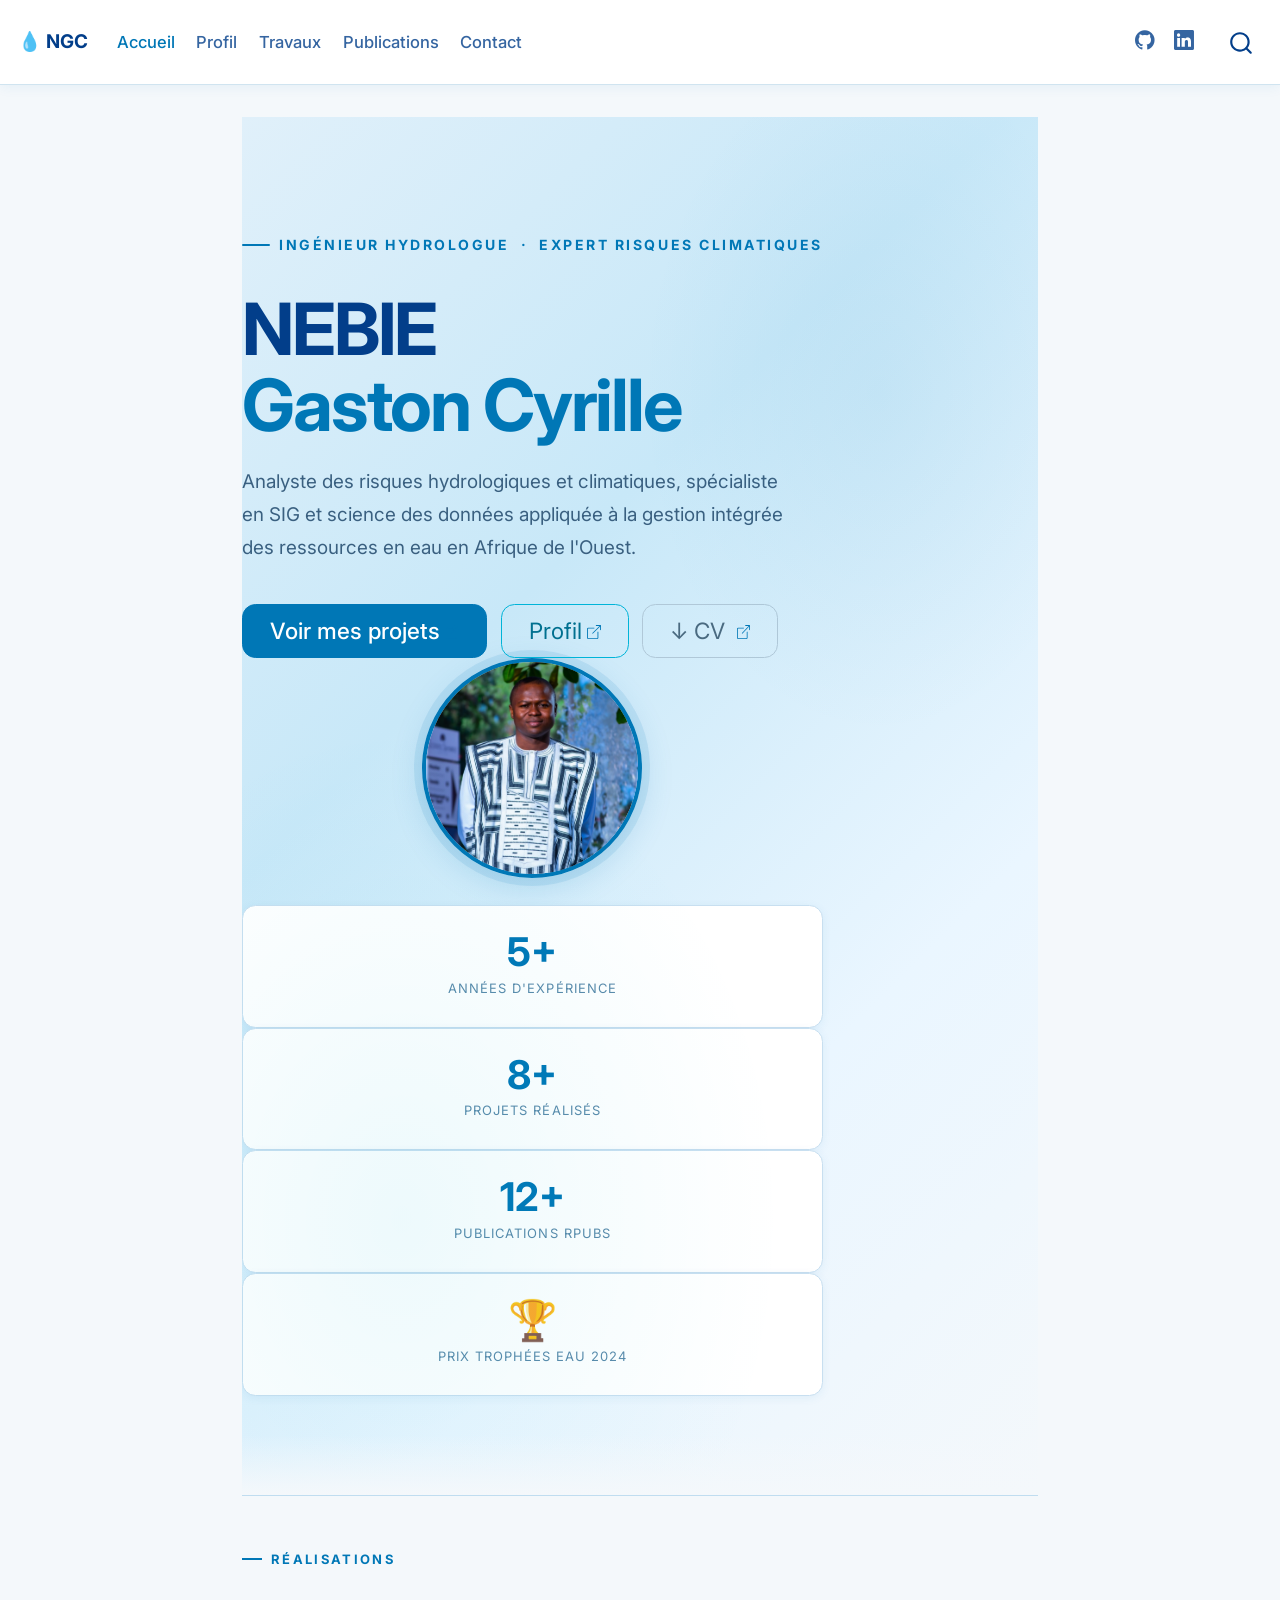
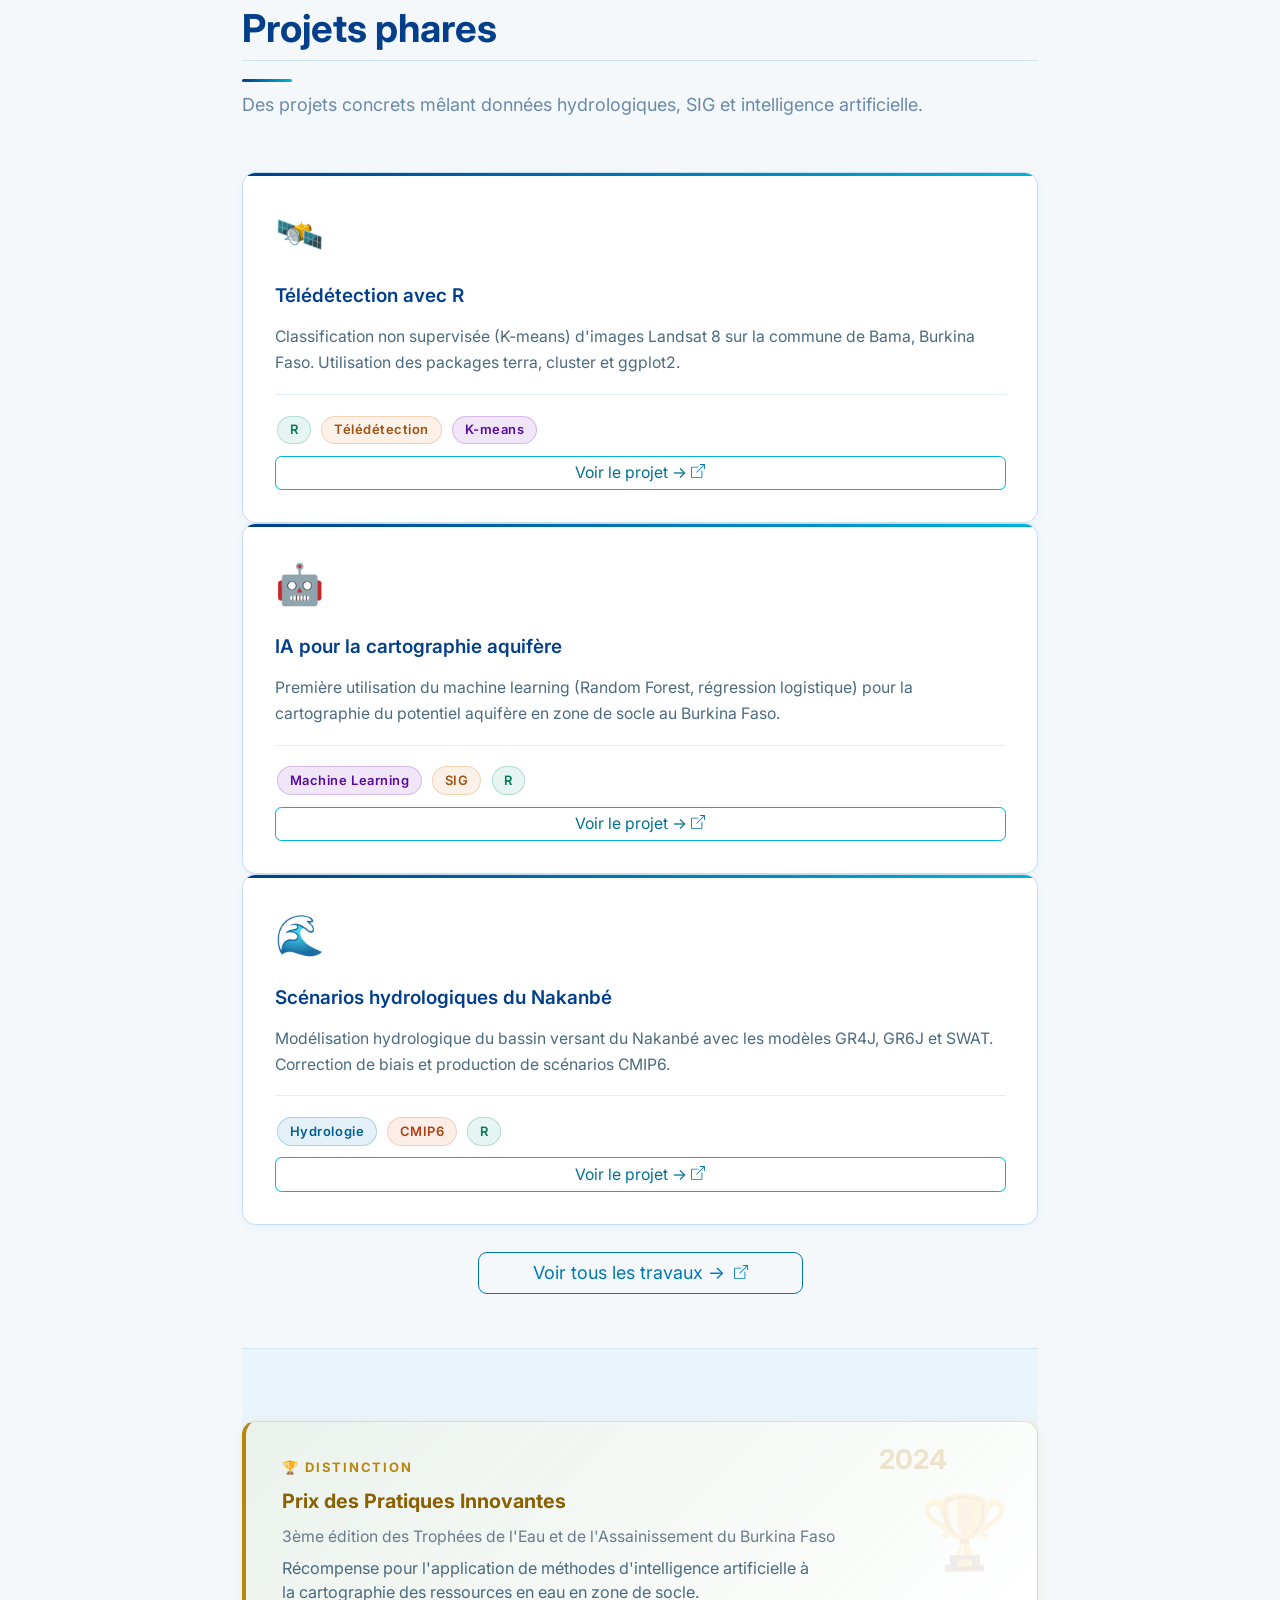
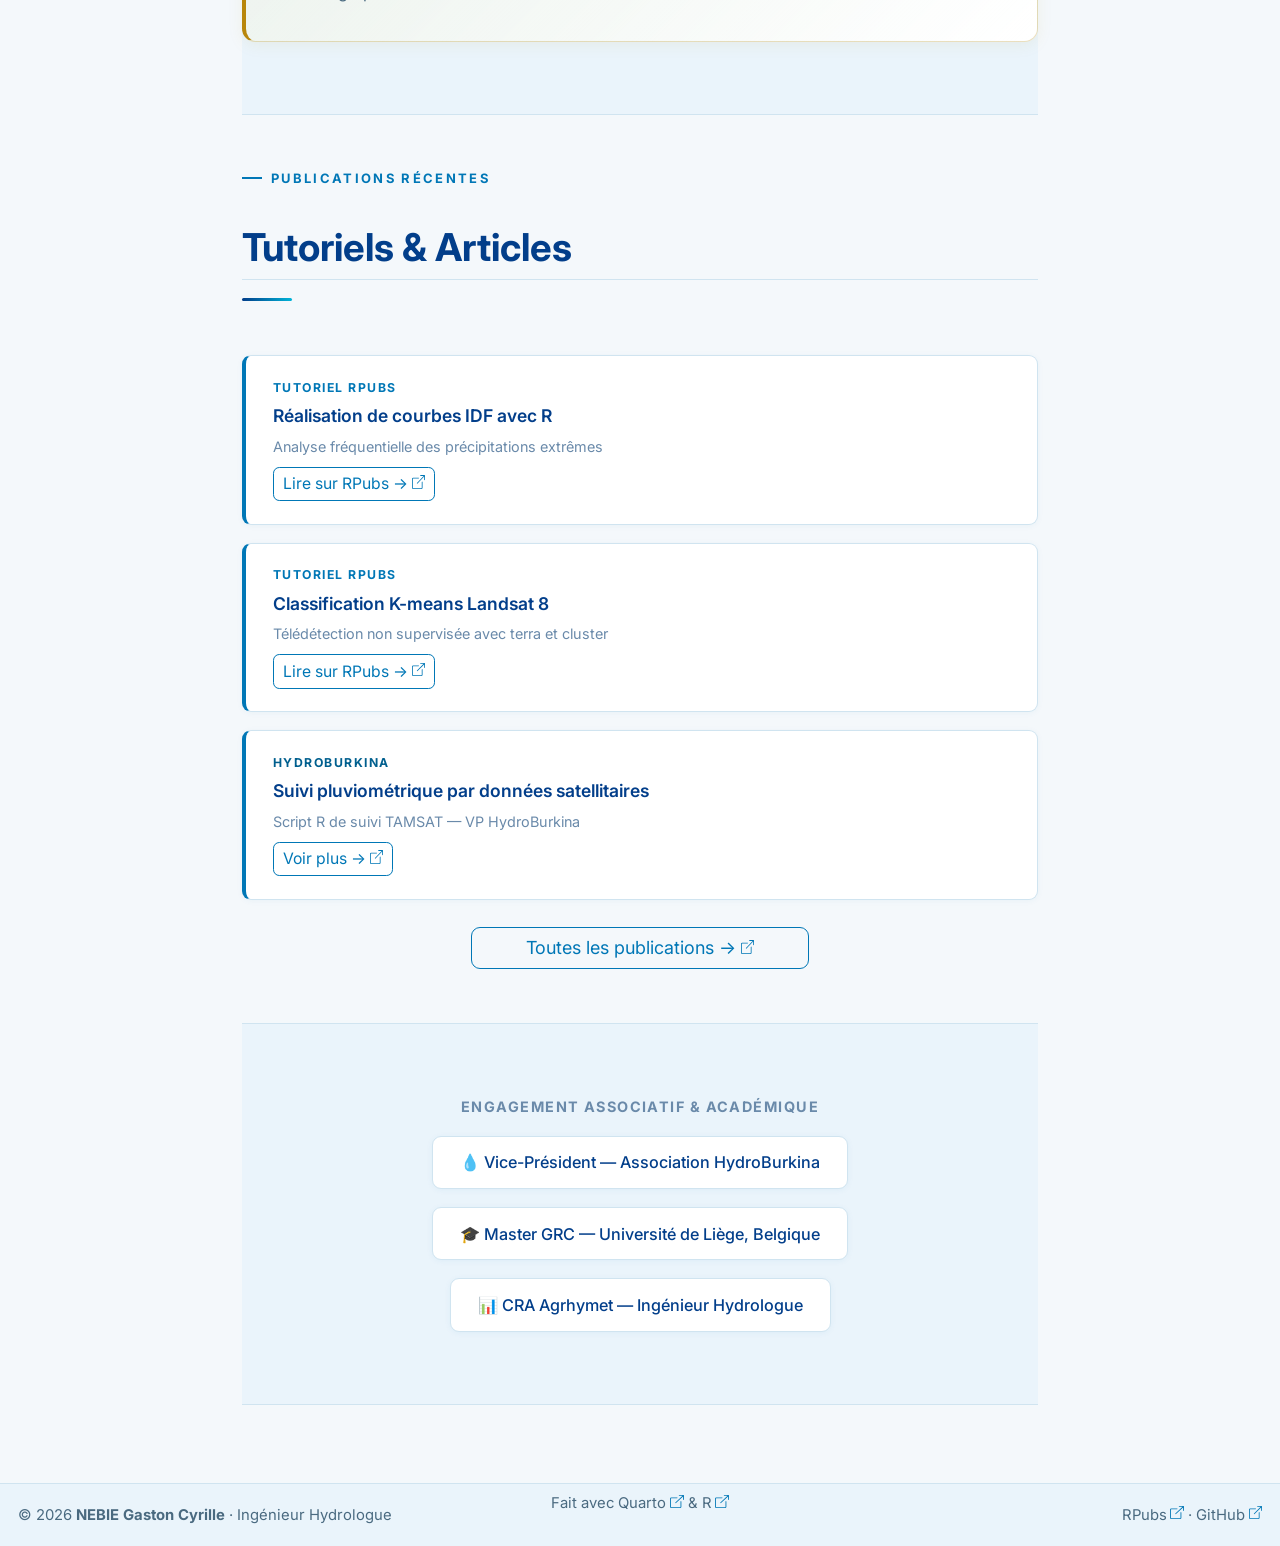
==== commit 406964f2: "recompilation complète" ====
--- a/docs/index.html
+++ b/docs/index.html
@@ -93,10 +93,10 @@
 <script src="site_libs/quarto-html/tippy.umd.min.js"></script>
 <script src="site_libs/quarto-html/anchor.min.js"></script>
 <link href="site_libs/quarto-html/tippy.css" rel="stylesheet">
-<link href="site_libs/quarto-html/quarto-syntax-highlighting-dark.css" rel="stylesheet" id="quarto-text-highlighting-styles">
+<link href="site_libs/quarto-html/quarto-syntax-highlighting.css" rel="stylesheet" id="quarto-text-highlighting-styles">
 <script src="site_libs/bootstrap/bootstrap.min.js"></script>
 <link href="site_libs/bootstrap/bootstrap-icons.css" rel="stylesheet">
-<link href="site_libs/bootstrap/bootstrap.min.css" rel="stylesheet" id="quarto-bootstrap" data-mode="dark">
+<link href="site_libs/bootstrap/bootstrap.min.css" rel="stylesheet" id="quarto-bootstrap" data-mode="light">
 <script id="quarto-search-options" type="application/json">{
   "location": "navbar",
   "copy-button": false,
@@ -139,19 +139,13 @@
     <a class="nav-link active" href="./index.html" aria-current="page">Accueil</a>
   </li>  
   <li class="nav-item">
-    <a class="nav-link" href="./about.html">À propos</a>
+    <a class="nav-link" href="./about.html">Profil</a>
   </li>  
   <li class="nav-item">
-    <a class="nav-link" href="./skills.html">Compétences</a>
-  </li>  
-  <li class="nav-item">
-    <a class="nav-link" href="./projects/index.html">Projets</a>
+    <a class="nav-link" href="./projects/index.html">Travaux</a>
   </li>  
   <li class="nav-item">
     <a class="nav-link" href="./publications.html">Publications</a>
-  </li>  
-  <li class="nav-item">
-    <a class="nav-link" href="./blog/index.html">Blog</a>
   </li>  
   <li class="nav-item">
     <a class="nav-link" href="./contact.html">Contact</a>
@@ -190,232 +184,236 @@
 <div class="hero-section">
 <div class="container py-4">
 <div class="row align-items-center g-5">
+
 <div class="col-lg-7">
-<p class="hero-subtitle">
-Ingénieur Hydrologue &nbsp;·&nbsp; Expert Risques Climatiques
-</p>
-<h1 class="hero-title">
-NEBIE<br><span>Gaston Cyrille</span>
-</h1>
-<p class="hero-tagline">
-Analyste des risques hydrologiques et climatiques, spécialiste en SIG et science des données appliquée à la gestion intégrée des ressources en eau en Afrique de l’Ouest.
-</p>
-<div style="display:flex;gap:0.75rem;flex-wrap:wrap;">
-<pre><code>&lt;a href="projects/index.html" class="btn btn-primary btn-lg px-4"&gt;Voir mes projets&lt;/a&gt;
-&lt;a href="about.html" class="btn btn-outline-info btn-lg px-4"&gt;À propos&lt;/a&gt;
-&lt;a href="assets/cv/cv_nebie_2026.pdf" class="btn btn-outline-secondary btn-lg px-4" target="_blank"&gt;
-  ↓ CV
-&lt;/a&gt;</code></pre>
-</div>
-</div>
+  <p class="hero-subtitle">Ingénieur Hydrologue &nbsp;·&nbsp; Expert Risques Climatiques</p>
+  <h1 class="hero-title">NEBIE<br><span>Gaston Cyrille</span></h1>
+  <p class="hero-tagline">
+    Analyste des risques hydrologiques et climatiques, spécialiste en SIG 
+    et science des données appliquée à la gestion intégrée des ressources 
+    en eau en Afrique de l'Ouest.
+  </p>
+  <div style="display:flex;gap:0.75rem;flex-wrap:wrap;">
+    <a href="projects/index.html" class="btn btn-primary btn-lg px-4">Voir mes projets</a>
+    <a href="about.html" class="btn btn-outline-info btn-lg px-4">Profil</a>
+    <a href="assets/cv/cv_nebie_2026.pdf" class="btn btn-outline-secondary btn-lg px-4" target="_blank">
+      ↓ CV
+    </a>
+  </div>
+</div>
+
 <div class="col-lg-5 text-center">
-<p><img src="assets/img/photo.jpg" class="profile-img" alt="NEBIE Gaston Cyrille – Ingénieur Hydrologue" onerror="this.parentElement.innerHTML='<div class=\'profile-img-placeholder\'>💧</div>'"></p>
-</div>
-</div>
-<!-- /row -->
+  <img src="assets/img/photo.jpg" class="profile-img" alt="NEBIE Gaston Cyrille – Ingénieur Hydrologue" onerror="this.parentElement.innerHTML='<div class=\'profile-img-placeholder\'>💧</div>'">
+</div>
+
+</div><!-- /row -->
+
 <!-- Stats -->
 <div class="row g-3 mt-4">
-<div class="col-6 col-md-3">
-<pre><code>&lt;div class="stat-card"&gt;
-  &lt;span class="stat-number"&gt;5+&lt;/span&gt;
-  &lt;span class="stat-label"&gt;Années d'expérience&lt;/span&gt;
-&lt;/div&gt;</code></pre>
-</div>
-<div class="col-6 col-md-3">
-<pre><code>&lt;div class="stat-card"&gt;
-  &lt;span class="stat-number"&gt;8+&lt;/span&gt;
-  &lt;span class="stat-label"&gt;Projets réalisés&lt;/span&gt;
-&lt;/div&gt;</code></pre>
-</div>
-<div class="col-6 col-md-3">
-<pre><code>&lt;div class="stat-card"&gt;
-  &lt;span class="stat-number"&gt;12+&lt;/span&gt;
-  &lt;span class="stat-label"&gt;Publications RPubs&lt;/span&gt;
-&lt;/div&gt;</code></pre>
-</div>
-<div class="col-6 col-md-3">
-<pre><code>&lt;div class="stat-card"&gt;
-  &lt;span class="stat-number"&gt;🏆&lt;/span&gt;
-  &lt;span class="stat-label"&gt;Prix Trophées Eau 2024&lt;/span&gt;
-&lt;/div&gt;</code></pre>
-</div>
-</div>
-</div>
-<!-- /container -->
-</div>
-<!-- /hero -->
+  <div class="col-6 col-md-3">
+    <div class="stat-card">
+      <span class="stat-number">5+</span>
+      <span class="stat-label">Années d'expérience</span>
+    </div>
+  </div>
+  <div class="col-6 col-md-3">
+    <div class="stat-card">
+      <span class="stat-number">8+</span>
+      <span class="stat-label">Projets réalisés</span>
+    </div>
+  </div>
+  <div class="col-6 col-md-3">
+    <div class="stat-card">
+      <span class="stat-number">12+</span>
+      <span class="stat-label">Publications RPubs</span>
+    </div>
+  </div>
+  <div class="col-6 col-md-3">
+    <div class="stat-card">
+      <span class="stat-number">🏆</span>
+      <span class="stat-label">Prix Trophées Eau 2024</span>
+    </div>
+  </div>
+</div>
+
+</div><!-- /container -->
+</div><!-- /hero -->
+
+
 <!-- ============================================================ -->
 <!-- PROJETS PHARES                                                -->
 <!-- ============================================================ -->
 <div class="container py-5">
+
 <div class="section-header">
-<div class="section-label">
-Réalisations
-</div>
-<h2 class="section-main-title anchored">
-Projets phares
-</h2>
-<div class="section-divider">
-
-</div>
-<p class="text-muted-blue mt-2">
-Des projets concrets mêlant données hydrologiques, SIG et intelligence artificielle.
-</p>
-</div>
+  <div class="section-label">Réalisations</div>
+  <h2 class="section-main-title anchored">Projets phares</h2>
+  <div class="section-divider"></div>
+  <p class="text-muted-blue mt-2">Des projets concrets mêlant données hydrologiques, SIG et intelligence artificielle.</p>
+</div>
+
 <div class="row g-4">
-<div class="col-md-4">
-<div class="project-card">
-<pre><code>&lt;div class="project-icon"&gt;🛰️&lt;/div&gt;
-&lt;div class="project-title"&gt;Télédétection avec R&lt;/div&gt;
-&lt;div class="project-desc"&gt;
-  Classification non supervisée (K-means) d'images Landsat 8 sur la 
-  commune de Bama, Burkina Faso. Utilisation des packages terra, 
-  cluster et ggplot2.
-&lt;/div&gt;
-&lt;div class="project-footer"&gt;
-  &lt;span class="tag tag-r"&gt;R&lt;/span&gt;
-  &lt;span class="tag tag-sig"&gt;Télédétection&lt;/span&gt;
-  &lt;span class="tag tag-ml"&gt;K-means&lt;/span&gt;
-  &lt;a href="projects/teledetection.html" class="btn btn-sm btn-outline-info mt-2 w-100"&gt;Voir le projet →&lt;/a&gt;
-&lt;/div&gt;</code></pre>
-</div>
-</div>
-<div class="col-md-4">
-<div class="project-card">
-<pre><code>&lt;div class="project-icon"&gt;🤖&lt;/div&gt;
-&lt;div class="project-title"&gt;IA pour la cartographie aquifère&lt;/div&gt;
-&lt;div class="project-desc"&gt;
-  Première utilisation du machine learning (Random Forest, régression 
-  logistique) pour la cartographie du potentiel aquifère en zone de 
-  socle au Burkina Faso.
-&lt;/div&gt;
-&lt;div class="project-footer"&gt;
-  &lt;span class="tag tag-ml"&gt;Machine Learning&lt;/span&gt;
-  &lt;span class="tag tag-sig"&gt;SIG&lt;/span&gt;
-  &lt;span class="tag tag-r"&gt;R&lt;/span&gt;
-  &lt;a href="projects/ml-aquifere.html" class="btn btn-sm btn-outline-info mt-2 w-100"&gt;Voir le projet →&lt;/a&gt;
-&lt;/div&gt;</code></pre>
-</div>
-</div>
-<div class="col-md-4">
-<div class="project-card">
-<pre><code>&lt;div class="project-icon"&gt;🌊&lt;/div&gt;
-&lt;div class="project-title"&gt;Scénarios hydrologiques du Nakanbé&lt;/div&gt;
-&lt;div class="project-desc"&gt;
-  Modélisation hydrologique du bassin versant du Nakanbé avec les 
-  modèles GR4J, GR6J et SWAT. Correction de biais et production de 
-  scénarios CMIP6.
-&lt;/div&gt;
-&lt;div class="project-footer"&gt;
-  &lt;span class="tag tag-water"&gt;Hydrologie&lt;/span&gt;
-  &lt;span class="tag tag-climate"&gt;CMIP6&lt;/span&gt;
-  &lt;span class="tag tag-r"&gt;R&lt;/span&gt;
-  &lt;a href="projects/modelisation-nakambe.html" class="btn btn-sm btn-outline-info mt-2 w-100"&gt;Voir le projet →&lt;/a&gt;
-&lt;/div&gt;</code></pre>
-</div>
-</div>
-</div>
-<!-- /row -->
+
+  <div class="col-md-4">
+  <div class="project-card">
+    <div class="project-icon">🛰️</div>
+    <div class="project-title">Télédétection avec R</div>
+    <div class="project-desc">
+      Classification non supervisée (K-means) d'images Landsat 8 sur la 
+      commune de Bama, Burkina Faso. Utilisation des packages terra, 
+      cluster et ggplot2.
+    </div>
+    <div class="project-footer">
+      <span class="tag tag-r">R</span>
+      <span class="tag tag-sig">Télédétection</span>
+      <span class="tag tag-ml">K-means</span>
+      <a href="projects/teledetection.html" class="btn btn-sm btn-outline-info mt-2 w-100">Voir le projet →</a>
+    </div>
+  </div>
+  </div>
+
+  <div class="col-md-4">
+  <div class="project-card">
+    <div class="project-icon">🤖</div>
+    <div class="project-title">IA pour la cartographie aquifère</div>
+    <div class="project-desc">
+      Première utilisation du machine learning (Random Forest, régression 
+      logistique) pour la cartographie du potentiel aquifère en zone de 
+      socle au Burkina Faso.
+    </div>
+    <div class="project-footer">
+      <span class="tag tag-ml">Machine Learning</span>
+      <span class="tag tag-sig">SIG</span>
+      <span class="tag tag-r">R</span>
+      <a href="projects/ml-aquifere.html" class="btn btn-sm btn-outline-info mt-2 w-100">Voir le projet →</a>
+    </div>
+  </div>
+  </div>
+
+  <div class="col-md-4">
+  <div class="project-card">
+    <div class="project-icon">🌊</div>
+    <div class="project-title">Scénarios hydrologiques du Nakanbé</div>
+    <div class="project-desc">
+      Modélisation hydrologique du bassin versant du Nakanbé avec les 
+      modèles GR4J, GR6J et SWAT. Correction de biais et production de 
+      scénarios CMIP6.
+    </div>
+    <div class="project-footer">
+      <span class="tag tag-water">Hydrologie</span>
+      <span class="tag tag-climate">CMIP6</span>
+      <span class="tag tag-r">R</span>
+      <a href="projects/modelisation-nakambe.html" class="btn btn-sm btn-outline-info mt-2 w-100">Voir le projet →</a>
+    </div>
+  </div>
+  </div>
+
+</div><!-- /row -->
+
 <div class="text-center mt-4">
-<p><a href="projects/index.html" class="btn btn-outline-primary px-5"> Voir tous les projets → </a></p>
-</div>
-</div>
-<!-- /container -->
+  <a href="projects/index.html" class="btn btn-outline-primary px-5">
+    Voir tous les travaux →
+  </a>
+</div>
+
+</div><!-- /container -->
+
+
 <!-- ============================================================ -->
 <!-- DISTINCTION                                                   -->
 <!-- ============================================================ -->
-<div style="background:#050d1a;padding:4rem 0;border-top:1px solid #1a3a6b;border-bottom:1px solid #1a3a6b;">
+<div class="section-alt">
 <div class="container">
 <div class="row justify-content-center">
 <div class="col-lg-8">
+
 <div class="award-card">
-<div class="award-year">
-2024
-</div>
-<div style="font-size:0.72rem;text-transform:uppercase;letter-spacing:0.15em;color:#ffd166;font-weight:700;margin-bottom:0.5rem;">
-<pre><code>🏆 Distinction</code></pre>
-</div>
-<div class="award-title">
-Prix des Pratiques Innovantes
-</div>
-<div class="award-org">
-<pre><code>3ème édition des Trophées de l'Eau et de l'Assainissement du Burkina Faso</code></pre>
-</div>
-<p style="font-size:0.9rem;color:#90a8c0;margin:0;max-width:540px;">
-Récompense pour l’application de méthodes d’intelligence artificielle à la cartographie des ressources en eau en zone de socle.
-</p>
-</div>
-</div>
-</div>
-</div>
-</div>
-<!-- ============================================================ -->
-<!-- DERNIERS ARTICLES                                             -->
+  <div class="award-year">2024</div>
+  <div style="font-size:0.72rem;text-transform:uppercase;letter-spacing:0.15em;color:#b8860b;font-weight:700;margin-bottom:0.5rem;">
+    🏆 Distinction
+  </div>
+  <div class="award-title">Prix des Pratiques Innovantes</div>
+  <div class="award-org">
+    3ème édition des Trophées de l'Eau et de l'Assainissement du Burkina Faso
+  </div>
+  <p style="font-size:0.9rem;color:#4a6a80;margin:0;max-width:540px;">
+    Récompense pour l'application de méthodes d'intelligence artificielle 
+    à la cartographie des ressources en eau en zone de socle.
+  </p>
+</div>
+
+</div>
+</div>
+</div>
+</div><!-- /section-alt -->
+
+
+<!-- ============================================================ -->
+<!-- DERNIÈRES PUBLICATIONS                                        -->
 <!-- ============================================================ -->
 <div class="container py-5">
+
 <div class="section-header">
-<div class="section-label">
-Blog
-</div>
-<h2 class="section-main-title anchored">
-Derniers tutoriels R
-</h2>
-<div class="section-divider">
-
-</div>
-</div>
+  <div class="section-label">Publications récentes</div>
+  <h2 class="section-main-title anchored">Tutoriels &amp; Articles</h2>
+  <div class="section-divider"></div>
+</div>
+
 <div class="row g-3">
-<div class="col-md-4">
-<pre><code>&lt;div class="pub-item"&gt;
-  &lt;div class="pub-type pub-type-rpubs"&gt;Tutoriel R&lt;/div&gt;
-  &lt;div class="pub-title"&gt;Réalisation de courbes IDF avec R&lt;/div&gt;
-  &lt;div class="pub-meta"&gt;Analyse fréquentielle des précipitations extrêmes&lt;/div&gt;
-  &lt;a href="blog/posts/idf-curves-r/index.html" class="btn btn-sm btn-outline-secondary mt-2"&gt;Lire →&lt;/a&gt;
-&lt;/div&gt;</code></pre>
-</div>
-<div class="col-md-4">
-<pre><code>&lt;div class="pub-item"&gt;
-  &lt;div class="pub-type pub-type-rpubs"&gt;Tutoriel R&lt;/div&gt;
-  &lt;div class="pub-title"&gt;Classification K-means Landsat 8&lt;/div&gt;
-  &lt;div class="pub-meta"&gt;Télédétection non supervisée avec terra et cluster&lt;/div&gt;
-  &lt;a href="blog/posts/kmeans-landsat/index.html" class="btn btn-sm btn-outline-secondary mt-2"&gt;Lire →&lt;/a&gt;
-&lt;/div&gt;</code></pre>
-</div>
-<div class="col-md-4">
-<pre><code>&lt;div class="pub-item"&gt;
-  &lt;div class="pub-type pub-type-rpubs"&gt;Tutoriel R&lt;/div&gt;
-  &lt;div class="pub-title"&gt;Correction de biais des scénarios climatiques&lt;/div&gt;
-  &lt;div class="pub-meta"&gt;Post-traitement des données CMIP avec R&lt;/div&gt;
-  &lt;a href="blog/posts/biais-correction/index.html" class="btn btn-sm btn-outline-secondary mt-2"&gt;Lire →&lt;/a&gt;
-&lt;/div&gt;</code></pre>
-</div>
-</div>
+  <div class="col-md-4">
+    <div class="pub-item">
+      <div class="pub-type pub-type-rpubs">Tutoriel RPubs</div>
+      <div class="pub-title">Réalisation de courbes IDF avec R</div>
+      <div class="pub-meta">Analyse fréquentielle des précipitations extrêmes</div>
+      <a href="https://rpubs.com/nebiegc" target="_blank" class="btn btn-sm btn-outline-primary mt-2">Lire sur RPubs →</a>
+    </div>
+  </div>
+  <div class="col-md-4">
+    <div class="pub-item">
+      <div class="pub-type pub-type-rpubs">Tutoriel RPubs</div>
+      <div class="pub-title">Classification K-means Landsat 8</div>
+      <div class="pub-meta">Télédétection non supervisée avec terra et cluster</div>
+      <a href="https://rpubs.com/nebiegc" target="_blank" class="btn btn-sm btn-outline-primary mt-2">Lire sur RPubs →</a>
+    </div>
+  </div>
+  <div class="col-md-4">
+    <div class="pub-item">
+      <div class="pub-type pub-type-hydrobf">HydroBurkina</div>
+      <div class="pub-title">Suivi pluviométrique par données satellitaires</div>
+      <div class="pub-meta">Script R de suivi TAMSAT — VP HydroBurkina</div>
+      <a href="publications.html" class="btn btn-sm btn-outline-primary mt-2">Voir plus →</a>
+    </div>
+  </div>
+</div>
+
 <div class="text-center mt-4">
-<p><a href="blog/index.html" class="btn btn-outline-primary px-5">Voir tous les articles →</a></p>
-</div>
-</div>
-<!-- /container -->
-<!-- ============================================================ -->
-<!-- ASSOCIATIONS & RÉSEAUX                                        -->
-<!-- ============================================================ -->
-<div style="background:#050d1a;padding:3rem 0;border-top:1px solid #1a3a6b;">
+  <a href="publications.html" class="btn btn-outline-primary px-5">Toutes les publications →</a>
+</div>
+
+</div><!-- /container -->
+
+
+<!-- ============================================================ -->
+<!-- ENGAGEMENT ASSOCIATIF                                         -->
+<!-- ============================================================ -->
+<div class="section-alt">
 <div class="container text-center">
-<p class="text-muted-blue mb-3" style="font-size:0.8rem;text-transform:uppercase;letter-spacing:0.1em;">
-Engagement associatif &amp; académique
-</p>
-<div class="d-flex justify-content-center align-items-center gap-4 flex-wrap">
-<pre><code>&lt;div style="background:#112240;border:1px solid #1a3a6b;border-radius:0.5rem;padding:0.75rem 1.5rem;color:#cdd6f4;font-size:0.9rem;font-weight:500;"&gt;
-  💧 Vice-Président — Association Hydro-Burkina
-&lt;/div&gt;
-&lt;div style="background:#112240;border:1px solid #1a3a6b;border-radius:0.5rem;padding:0.75rem 1.5rem;color:#cdd6f4;font-size:0.9rem;font-weight:500;"&gt;
-  🎓 Master GRC — Université de Liège, Belgique
-&lt;/div&gt;
-&lt;div style="background:#112240;border:1px solid #1a3a6b;border-radius:0.5rem;padding:0.75rem 1.5rem;color:#cdd6f4;font-size:0.9rem;font-weight:500;"&gt;
-  📊 CRA Agrhymet — Ingénieur Hydrologue
-&lt;/div&gt;</code></pre>
-</div>
-</div>
-</div>
+  <p class="text-muted-blue mb-3" style="font-size:0.8rem;text-transform:uppercase;letter-spacing:0.1em;font-weight:700;">
+    Engagement associatif &amp; académique
+  </p>
+  <div class="d-flex justify-content-center align-items-center gap-3 flex-wrap">
+    <div style="background:#ffffff;border:1px solid #d0e4f0;border-radius:0.5rem;padding:0.75rem 1.5rem;color:#023e8a;font-size:0.9rem;font-weight:500;box-shadow:0 1px 6px rgba(0,119,182,0.06);">
+      💧 Vice-Président — Association HydroBurkina
+    </div>
+    <div style="background:#ffffff;border:1px solid #d0e4f0;border-radius:0.5rem;padding:0.75rem 1.5rem;color:#023e8a;font-size:0.9rem;font-weight:500;box-shadow:0 1px 6px rgba(0,119,182,0.06);">
+      🎓 Master GRC — Université de Liège, Belgique
+    </div>
+    <div style="background:#ffffff;border:1px solid #d0e4f0;border-radius:0.5rem;padding:0.75rem 1.5rem;color:#023e8a;font-size:0.9rem;font-weight:500;box-shadow:0 1px 6px rgba(0,119,182,0.06);">
+      📊 CRA Agrhymet — Ingénieur Hydrologue
+    </div>
+  </div>
+</div>
+</div><!-- /section-alt -->
 
 
 <!-- -->
@@ -586,253 +584,255 @@
     }
 });
 </script><div class="modal fade" id="quarto-embedded-source-code-modal" tabindex="-1" aria-labelledby="quarto-embedded-source-code-modal-label" aria-hidden="true"><div class="modal-dialog modal-dialog-scrollable"><div class="modal-content"><div class="modal-header"><h5 class="modal-title" id="quarto-embedded-source-code-modal-label">Source Code</h5><button class="btn-close" data-bs-dismiss="modal"></button></div><div class="modal-body"><div class="">
-<div class="sourceCode" id="cb15" data-shortcodes="false"><pre class="sourceCode markdown code-with-copy"><code class="sourceCode markdown"><span id="cb15-1"><a href="#cb15-1" aria-hidden="true" tabindex="-1"></a><span class="co">---</span></span>
-<span id="cb15-2"><a href="#cb15-2" aria-hidden="true" tabindex="-1"></a><span class="an">title:</span><span class="co"> ""</span></span>
-<span id="cb15-3"><a href="#cb15-3" aria-hidden="true" tabindex="-1"></a><span class="an">pagetitle:</span><span class="co"> "NEBIE Gaston Cyrille | Ingénieur Hydrologue"</span></span>
-<span id="cb15-4"><a href="#cb15-4" aria-hidden="true" tabindex="-1"></a><span class="an">format:</span></span>
-<span id="cb15-5"><a href="#cb15-5" aria-hidden="true" tabindex="-1"></a><span class="co">  html:</span></span>
-<span id="cb15-6"><a href="#cb15-6" aria-hidden="true" tabindex="-1"></a><span class="co">    toc: false</span></span>
-<span id="cb15-7"><a href="#cb15-7" aria-hidden="true" tabindex="-1"></a><span class="co">---</span></span>
-<span id="cb15-8"><a href="#cb15-8" aria-hidden="true" tabindex="-1"></a></span>
-<span id="cb15-9"><a href="#cb15-9" aria-hidden="true" tabindex="-1"></a><span class="co">&lt;!-- ============================================================ --&gt;</span></span>
-<span id="cb15-10"><a href="#cb15-10" aria-hidden="true" tabindex="-1"></a><span class="co">&lt;!-- HERO                                                          --&gt;</span></span>
-<span id="cb15-11"><a href="#cb15-11" aria-hidden="true" tabindex="-1"></a><span class="co">&lt;!-- ============================================================ --&gt;</span></span>
-<span id="cb15-12"><a href="#cb15-12" aria-hidden="true" tabindex="-1"></a><span class="kw">&lt;div</span> <span class="er">class</span><span class="ot">=</span><span class="st">"hero-section"</span><span class="kw">&gt;</span></span>
-<span id="cb15-13"><a href="#cb15-13" aria-hidden="true" tabindex="-1"></a><span class="kw">&lt;div</span> <span class="er">class</span><span class="ot">=</span><span class="st">"container py-4"</span><span class="kw">&gt;</span></span>
-<span id="cb15-14"><a href="#cb15-14" aria-hidden="true" tabindex="-1"></a><span class="kw">&lt;div</span> <span class="er">class</span><span class="ot">=</span><span class="st">"row align-items-center g-5"</span><span class="kw">&gt;</span></span>
-<span id="cb15-15"><a href="#cb15-15" aria-hidden="true" tabindex="-1"></a></span>
-<span id="cb15-16"><a href="#cb15-16" aria-hidden="true" tabindex="-1"></a><span class="kw">&lt;div</span> <span class="er">class</span><span class="ot">=</span><span class="st">"col-lg-7"</span><span class="kw">&gt;</span></span>
-<span id="cb15-17"><a href="#cb15-17" aria-hidden="true" tabindex="-1"></a>  <span class="kw">&lt;p</span> <span class="er">class</span><span class="ot">=</span><span class="st">"hero-subtitle"</span><span class="kw">&gt;</span>Ingénieur Hydrologue <span class="dv">&amp;nbsp;</span>·<span class="dv">&amp;nbsp;</span> Expert Risques Climatiques<span class="kw">&lt;/p&gt;</span></span>
-<span id="cb15-18"><a href="#cb15-18" aria-hidden="true" tabindex="-1"></a>  <span class="kw">&lt;h1</span> <span class="er">class</span><span class="ot">=</span><span class="st">"hero-title"</span><span class="kw">&gt;</span>NEBIE<span class="kw">&lt;br&gt;&lt;span&gt;</span>Gaston Cyrille<span class="kw">&lt;/span&gt;&lt;/h1&gt;</span></span>
-<span id="cb15-19"><a href="#cb15-19" aria-hidden="true" tabindex="-1"></a>  <span class="kw">&lt;p</span> <span class="er">class</span><span class="ot">=</span><span class="st">"hero-tagline"</span><span class="kw">&gt;</span></span>
-<span id="cb15-20"><a href="#cb15-20" aria-hidden="true" tabindex="-1"></a>    Analyste des risques hydrologiques et climatiques, spécialiste en SIG </span>
-<span id="cb15-21"><a href="#cb15-21" aria-hidden="true" tabindex="-1"></a>    et science des données appliquée à la gestion intégrée des ressources </span>
-<span id="cb15-22"><a href="#cb15-22" aria-hidden="true" tabindex="-1"></a>    en eau en Afrique de l'Ouest.</span>
-<span id="cb15-23"><a href="#cb15-23" aria-hidden="true" tabindex="-1"></a>  <span class="kw">&lt;/p&gt;</span></span>
-<span id="cb15-24"><a href="#cb15-24" aria-hidden="true" tabindex="-1"></a>  <span class="kw">&lt;div</span> <span class="er">style</span><span class="ot">=</span><span class="st">"display:flex;gap:0.75rem;flex-wrap:wrap;"</span><span class="kw">&gt;</span></span>
-<span id="cb15-25"><a href="#cb15-25" aria-hidden="true" tabindex="-1"></a>    <span class="kw">&lt;a</span> <span class="er">href</span><span class="ot">=</span><span class="st">"projects/index.html"</span> <span class="er">class</span><span class="ot">=</span><span class="st">"btn btn-primary btn-lg px-4"</span><span class="kw">&gt;</span>Voir mes projets<span class="kw">&lt;/a&gt;</span></span>
-<span id="cb15-26"><a href="#cb15-26" aria-hidden="true" tabindex="-1"></a>    <span class="kw">&lt;a</span> <span class="er">href</span><span class="ot">=</span><span class="st">"about.html"</span> <span class="er">class</span><span class="ot">=</span><span class="st">"btn btn-outline-info btn-lg px-4"</span><span class="kw">&gt;</span>À propos<span class="kw">&lt;/a&gt;</span></span>
-<span id="cb15-27"><a href="#cb15-27" aria-hidden="true" tabindex="-1"></a>    <span class="kw">&lt;a</span> <span class="er">href</span><span class="ot">=</span><span class="st">"assets/cv/cv_nebie_2026.pdf"</span> <span class="er">class</span><span class="ot">=</span><span class="st">"btn btn-outline-secondary btn-lg px-4"</span> <span class="er">target</span><span class="ot">=</span><span class="st">"_blank"</span><span class="kw">&gt;</span></span>
-<span id="cb15-28"><a href="#cb15-28" aria-hidden="true" tabindex="-1"></a>      ↓ CV</span>
-<span id="cb15-29"><a href="#cb15-29" aria-hidden="true" tabindex="-1"></a>    <span class="kw">&lt;/a&gt;</span></span>
-<span id="cb15-30"><a href="#cb15-30" aria-hidden="true" tabindex="-1"></a>  <span class="kw">&lt;/div&gt;</span></span>
-<span id="cb15-31"><a href="#cb15-31" aria-hidden="true" tabindex="-1"></a><span class="kw">&lt;/div&gt;</span></span>
-<span id="cb15-32"><a href="#cb15-32" aria-hidden="true" tabindex="-1"></a></span>
-<span id="cb15-33"><a href="#cb15-33" aria-hidden="true" tabindex="-1"></a><span class="kw">&lt;div</span> <span class="er">class</span><span class="ot">=</span><span class="st">"col-lg-5 text-center"</span><span class="kw">&gt;</span></span>
-<span id="cb15-34"><a href="#cb15-34" aria-hidden="true" tabindex="-1"></a>  <span class="kw">&lt;img</span> <span class="er">src</span><span class="ot">=</span><span class="st">"assets/img/photo.jpg"</span> </span>
-<span id="cb15-35"><a href="#cb15-35" aria-hidden="true" tabindex="-1"></a><span class="ot">       class=</span><span class="st">"profile-img"</span> </span>
-<span id="cb15-36"><a href="#cb15-36" aria-hidden="true" tabindex="-1"></a><span class="ot">       alt=</span><span class="st">"NEBIE Gaston Cyrille – Ingénieur Hydrologue"</span></span>
-<span id="cb15-37"><a href="#cb15-37" aria-hidden="true" tabindex="-1"></a><span class="ot">       onerror=</span><span class="st">"this.parentElement.innerHTML='</span><span class="er">&lt;</span><span class="st">div class=\'profile-img-placeholder\'&gt;💧</span><span class="er">&lt;</span><span class="st">/div&gt;'"</span><span class="kw">&gt;</span></span>
-<span id="cb15-38"><a href="#cb15-38" aria-hidden="true" tabindex="-1"></a><span class="kw">&lt;/div&gt;</span></span>
-<span id="cb15-39"><a href="#cb15-39" aria-hidden="true" tabindex="-1"></a></span>
-<span id="cb15-40"><a href="#cb15-40" aria-hidden="true" tabindex="-1"></a><span class="kw">&lt;/div&gt;</span><span class="co">&lt;!-- /row --&gt;</span></span>
-<span id="cb15-41"><a href="#cb15-41" aria-hidden="true" tabindex="-1"></a></span>
-<span id="cb15-42"><a href="#cb15-42" aria-hidden="true" tabindex="-1"></a><span class="co">&lt;!-- Stats --&gt;</span></span>
-<span id="cb15-43"><a href="#cb15-43" aria-hidden="true" tabindex="-1"></a><span class="kw">&lt;div</span> <span class="er">class</span><span class="ot">=</span><span class="st">"row g-3 mt-4"</span><span class="kw">&gt;</span></span>
-<span id="cb15-44"><a href="#cb15-44" aria-hidden="true" tabindex="-1"></a>  <span class="kw">&lt;div</span> <span class="er">class</span><span class="ot">=</span><span class="st">"col-6 col-md-3"</span><span class="kw">&gt;</span></span>
-<span id="cb15-45"><a href="#cb15-45" aria-hidden="true" tabindex="-1"></a>    <span class="kw">&lt;div</span> <span class="er">class</span><span class="ot">=</span><span class="st">"stat-card"</span><span class="kw">&gt;</span></span>
-<span id="cb15-46"><a href="#cb15-46" aria-hidden="true" tabindex="-1"></a>      <span class="kw">&lt;span</span> <span class="er">class</span><span class="ot">=</span><span class="st">"stat-number"</span><span class="kw">&gt;</span>5+<span class="kw">&lt;/span&gt;</span></span>
-<span id="cb15-47"><a href="#cb15-47" aria-hidden="true" tabindex="-1"></a>      <span class="kw">&lt;span</span> <span class="er">class</span><span class="ot">=</span><span class="st">"stat-label"</span><span class="kw">&gt;</span>Années d'expérience<span class="kw">&lt;/span&gt;</span></span>
-<span id="cb15-48"><a href="#cb15-48" aria-hidden="true" tabindex="-1"></a>    <span class="kw">&lt;/div&gt;</span></span>
-<span id="cb15-49"><a href="#cb15-49" aria-hidden="true" tabindex="-1"></a>  <span class="kw">&lt;/div&gt;</span></span>
-<span id="cb15-50"><a href="#cb15-50" aria-hidden="true" tabindex="-1"></a>  <span class="kw">&lt;div</span> <span class="er">class</span><span class="ot">=</span><span class="st">"col-6 col-md-3"</span><span class="kw">&gt;</span></span>
-<span id="cb15-51"><a href="#cb15-51" aria-hidden="true" tabindex="-1"></a>    <span class="kw">&lt;div</span> <span class="er">class</span><span class="ot">=</span><span class="st">"stat-card"</span><span class="kw">&gt;</span></span>
-<span id="cb15-52"><a href="#cb15-52" aria-hidden="true" tabindex="-1"></a>      <span class="kw">&lt;span</span> <span class="er">class</span><span class="ot">=</span><span class="st">"stat-number"</span><span class="kw">&gt;</span>8+<span class="kw">&lt;/span&gt;</span></span>
-<span id="cb15-53"><a href="#cb15-53" aria-hidden="true" tabindex="-1"></a>      <span class="kw">&lt;span</span> <span class="er">class</span><span class="ot">=</span><span class="st">"stat-label"</span><span class="kw">&gt;</span>Projets réalisés<span class="kw">&lt;/span&gt;</span></span>
-<span id="cb15-54"><a href="#cb15-54" aria-hidden="true" tabindex="-1"></a>    <span class="kw">&lt;/div&gt;</span></span>
-<span id="cb15-55"><a href="#cb15-55" aria-hidden="true" tabindex="-1"></a>  <span class="kw">&lt;/div&gt;</span></span>
-<span id="cb15-56"><a href="#cb15-56" aria-hidden="true" tabindex="-1"></a>  <span class="kw">&lt;div</span> <span class="er">class</span><span class="ot">=</span><span class="st">"col-6 col-md-3"</span><span class="kw">&gt;</span></span>
-<span id="cb15-57"><a href="#cb15-57" aria-hidden="true" tabindex="-1"></a>    <span class="kw">&lt;div</span> <span class="er">class</span><span class="ot">=</span><span class="st">"stat-card"</span><span class="kw">&gt;</span></span>
-<span id="cb15-58"><a href="#cb15-58" aria-hidden="true" tabindex="-1"></a>      <span class="kw">&lt;span</span> <span class="er">class</span><span class="ot">=</span><span class="st">"stat-number"</span><span class="kw">&gt;</span>12+<span class="kw">&lt;/span&gt;</span></span>
-<span id="cb15-59"><a href="#cb15-59" aria-hidden="true" tabindex="-1"></a>      <span class="kw">&lt;span</span> <span class="er">class</span><span class="ot">=</span><span class="st">"stat-label"</span><span class="kw">&gt;</span>Publications RPubs<span class="kw">&lt;/span&gt;</span></span>
-<span id="cb15-60"><a href="#cb15-60" aria-hidden="true" tabindex="-1"></a>    <span class="kw">&lt;/div&gt;</span></span>
-<span id="cb15-61"><a href="#cb15-61" aria-hidden="true" tabindex="-1"></a>  <span class="kw">&lt;/div&gt;</span></span>
-<span id="cb15-62"><a href="#cb15-62" aria-hidden="true" tabindex="-1"></a>  <span class="kw">&lt;div</span> <span class="er">class</span><span class="ot">=</span><span class="st">"col-6 col-md-3"</span><span class="kw">&gt;</span></span>
-<span id="cb15-63"><a href="#cb15-63" aria-hidden="true" tabindex="-1"></a>    <span class="kw">&lt;div</span> <span class="er">class</span><span class="ot">=</span><span class="st">"stat-card"</span><span class="kw">&gt;</span></span>
-<span id="cb15-64"><a href="#cb15-64" aria-hidden="true" tabindex="-1"></a>      <span class="kw">&lt;span</span> <span class="er">class</span><span class="ot">=</span><span class="st">"stat-number"</span><span class="kw">&gt;</span>🏆<span class="kw">&lt;/span&gt;</span></span>
-<span id="cb15-65"><a href="#cb15-65" aria-hidden="true" tabindex="-1"></a>      <span class="kw">&lt;span</span> <span class="er">class</span><span class="ot">=</span><span class="st">"stat-label"</span><span class="kw">&gt;</span>Prix Trophées Eau 2024<span class="kw">&lt;/span&gt;</span></span>
-<span id="cb15-66"><a href="#cb15-66" aria-hidden="true" tabindex="-1"></a>    <span class="kw">&lt;/div&gt;</span></span>
-<span id="cb15-67"><a href="#cb15-67" aria-hidden="true" tabindex="-1"></a>  <span class="kw">&lt;/div&gt;</span></span>
-<span id="cb15-68"><a href="#cb15-68" aria-hidden="true" tabindex="-1"></a><span class="kw">&lt;/div&gt;</span></span>
-<span id="cb15-69"><a href="#cb15-69" aria-hidden="true" tabindex="-1"></a></span>
-<span id="cb15-70"><a href="#cb15-70" aria-hidden="true" tabindex="-1"></a><span class="kw">&lt;/div&gt;</span><span class="co">&lt;!-- /container --&gt;</span></span>
-<span id="cb15-71"><a href="#cb15-71" aria-hidden="true" tabindex="-1"></a><span class="kw">&lt;/div&gt;</span><span class="co">&lt;!-- /hero --&gt;</span></span>
-<span id="cb15-72"><a href="#cb15-72" aria-hidden="true" tabindex="-1"></a></span>
-<span id="cb15-73"><a href="#cb15-73" aria-hidden="true" tabindex="-1"></a></span>
-<span id="cb15-74"><a href="#cb15-74" aria-hidden="true" tabindex="-1"></a><span class="co">&lt;!-- ============================================================ --&gt;</span></span>
-<span id="cb15-75"><a href="#cb15-75" aria-hidden="true" tabindex="-1"></a><span class="co">&lt;!-- PROJETS PHARES                                                --&gt;</span></span>
-<span id="cb15-76"><a href="#cb15-76" aria-hidden="true" tabindex="-1"></a><span class="co">&lt;!-- ============================================================ --&gt;</span></span>
-<span id="cb15-77"><a href="#cb15-77" aria-hidden="true" tabindex="-1"></a><span class="kw">&lt;div</span> <span class="er">class</span><span class="ot">=</span><span class="st">"container py-5"</span><span class="kw">&gt;</span></span>
-<span id="cb15-78"><a href="#cb15-78" aria-hidden="true" tabindex="-1"></a></span>
-<span id="cb15-79"><a href="#cb15-79" aria-hidden="true" tabindex="-1"></a><span class="kw">&lt;div</span> <span class="er">class</span><span class="ot">=</span><span class="st">"section-header"</span><span class="kw">&gt;</span></span>
-<span id="cb15-80"><a href="#cb15-80" aria-hidden="true" tabindex="-1"></a>  <span class="kw">&lt;div</span> <span class="er">class</span><span class="ot">=</span><span class="st">"section-label"</span><span class="kw">&gt;</span>Réalisations<span class="kw">&lt;/div&gt;</span></span>
-<span id="cb15-81"><a href="#cb15-81" aria-hidden="true" tabindex="-1"></a>  <span class="kw">&lt;h2</span> <span class="er">class</span><span class="ot">=</span><span class="st">"section-main-title"</span><span class="kw">&gt;</span>Projets phares<span class="kw">&lt;/h2&gt;</span></span>
-<span id="cb15-82"><a href="#cb15-82" aria-hidden="true" tabindex="-1"></a>  <span class="kw">&lt;div</span> <span class="er">class</span><span class="ot">=</span><span class="st">"section-divider"</span><span class="kw">&gt;&lt;/div&gt;</span></span>
-<span id="cb15-83"><a href="#cb15-83" aria-hidden="true" tabindex="-1"></a>  <span class="kw">&lt;p</span> <span class="er">class</span><span class="ot">=</span><span class="st">"text-muted-blue mt-2"</span><span class="kw">&gt;</span>Des projets concrets mêlant données hydrologiques, SIG et intelligence artificielle.<span class="kw">&lt;/p&gt;</span></span>
-<span id="cb15-84"><a href="#cb15-84" aria-hidden="true" tabindex="-1"></a><span class="kw">&lt;/div&gt;</span></span>
-<span id="cb15-85"><a href="#cb15-85" aria-hidden="true" tabindex="-1"></a></span>
-<span id="cb15-86"><a href="#cb15-86" aria-hidden="true" tabindex="-1"></a><span class="kw">&lt;div</span> <span class="er">class</span><span class="ot">=</span><span class="st">"row g-4"</span><span class="kw">&gt;</span></span>
-<span id="cb15-87"><a href="#cb15-87" aria-hidden="true" tabindex="-1"></a></span>
-<span id="cb15-88"><a href="#cb15-88" aria-hidden="true" tabindex="-1"></a>  <span class="kw">&lt;div</span> <span class="er">class</span><span class="ot">=</span><span class="st">"col-md-4"</span><span class="kw">&gt;</span></span>
-<span id="cb15-89"><a href="#cb15-89" aria-hidden="true" tabindex="-1"></a>  <span class="kw">&lt;div</span> <span class="er">class</span><span class="ot">=</span><span class="st">"project-card"</span><span class="kw">&gt;</span></span>
-<span id="cb15-90"><a href="#cb15-90" aria-hidden="true" tabindex="-1"></a>    <span class="kw">&lt;div</span> <span class="er">class</span><span class="ot">=</span><span class="st">"project-icon"</span><span class="kw">&gt;</span>🛰️<span class="kw">&lt;/div&gt;</span></span>
-<span id="cb15-91"><a href="#cb15-91" aria-hidden="true" tabindex="-1"></a>    <span class="kw">&lt;div</span> <span class="er">class</span><span class="ot">=</span><span class="st">"project-title"</span><span class="kw">&gt;</span>Télédétection avec R<span class="kw">&lt;/div&gt;</span></span>
-<span id="cb15-92"><a href="#cb15-92" aria-hidden="true" tabindex="-1"></a>    <span class="kw">&lt;div</span> <span class="er">class</span><span class="ot">=</span><span class="st">"project-desc"</span><span class="kw">&gt;</span></span>
-<span id="cb15-93"><a href="#cb15-93" aria-hidden="true" tabindex="-1"></a>      Classification non supervisée (K-means) d'images Landsat 8 sur la </span>
-<span id="cb15-94"><a href="#cb15-94" aria-hidden="true" tabindex="-1"></a>      commune de Bama, Burkina Faso. Utilisation des packages terra, </span>
-<span id="cb15-95"><a href="#cb15-95" aria-hidden="true" tabindex="-1"></a>      cluster et ggplot2.</span>
-<span id="cb15-96"><a href="#cb15-96" aria-hidden="true" tabindex="-1"></a>    <span class="kw">&lt;/div&gt;</span></span>
-<span id="cb15-97"><a href="#cb15-97" aria-hidden="true" tabindex="-1"></a>    <span class="kw">&lt;div</span> <span class="er">class</span><span class="ot">=</span><span class="st">"project-footer"</span><span class="kw">&gt;</span></span>
-<span id="cb15-98"><a href="#cb15-98" aria-hidden="true" tabindex="-1"></a>      <span class="kw">&lt;span</span> <span class="er">class</span><span class="ot">=</span><span class="st">"tag tag-r"</span><span class="kw">&gt;</span>R<span class="kw">&lt;/span&gt;</span></span>
-<span id="cb15-99"><a href="#cb15-99" aria-hidden="true" tabindex="-1"></a>      <span class="kw">&lt;span</span> <span class="er">class</span><span class="ot">=</span><span class="st">"tag tag-sig"</span><span class="kw">&gt;</span>Télédétection<span class="kw">&lt;/span&gt;</span></span>
-<span id="cb15-100"><a href="#cb15-100" aria-hidden="true" tabindex="-1"></a>      <span class="kw">&lt;span</span> <span class="er">class</span><span class="ot">=</span><span class="st">"tag tag-ml"</span><span class="kw">&gt;</span>K-means<span class="kw">&lt;/span&gt;</span></span>
-<span id="cb15-101"><a href="#cb15-101" aria-hidden="true" tabindex="-1"></a>      <span class="kw">&lt;a</span> <span class="er">href</span><span class="ot">=</span><span class="st">"projects/teledetection.html"</span> <span class="er">class</span><span class="ot">=</span><span class="st">"btn btn-sm btn-outline-info mt-2 w-100"</span><span class="kw">&gt;</span>Voir le projet →<span class="kw">&lt;/a&gt;</span></span>
-<span id="cb15-102"><a href="#cb15-102" aria-hidden="true" tabindex="-1"></a>    <span class="kw">&lt;/div&gt;</span></span>
-<span id="cb15-103"><a href="#cb15-103" aria-hidden="true" tabindex="-1"></a>  <span class="kw">&lt;/div&gt;</span></span>
-<span id="cb15-104"><a href="#cb15-104" aria-hidden="true" tabindex="-1"></a>  <span class="kw">&lt;/div&gt;</span></span>
-<span id="cb15-105"><a href="#cb15-105" aria-hidden="true" tabindex="-1"></a></span>
-<span id="cb15-106"><a href="#cb15-106" aria-hidden="true" tabindex="-1"></a>  <span class="kw">&lt;div</span> <span class="er">class</span><span class="ot">=</span><span class="st">"col-md-4"</span><span class="kw">&gt;</span></span>
-<span id="cb15-107"><a href="#cb15-107" aria-hidden="true" tabindex="-1"></a>  <span class="kw">&lt;div</span> <span class="er">class</span><span class="ot">=</span><span class="st">"project-card"</span><span class="kw">&gt;</span></span>
-<span id="cb15-108"><a href="#cb15-108" aria-hidden="true" tabindex="-1"></a>    <span class="kw">&lt;div</span> <span class="er">class</span><span class="ot">=</span><span class="st">"project-icon"</span><span class="kw">&gt;</span>🤖<span class="kw">&lt;/div&gt;</span></span>
-<span id="cb15-109"><a href="#cb15-109" aria-hidden="true" tabindex="-1"></a>    <span class="kw">&lt;div</span> <span class="er">class</span><span class="ot">=</span><span class="st">"project-title"</span><span class="kw">&gt;</span>IA pour la cartographie aquifère<span class="kw">&lt;/div&gt;</span></span>
-<span id="cb15-110"><a href="#cb15-110" aria-hidden="true" tabindex="-1"></a>    <span class="kw">&lt;div</span> <span class="er">class</span><span class="ot">=</span><span class="st">"project-desc"</span><span class="kw">&gt;</span></span>
-<span id="cb15-111"><a href="#cb15-111" aria-hidden="true" tabindex="-1"></a>      Première utilisation du machine learning (Random Forest, régression </span>
-<span id="cb15-112"><a href="#cb15-112" aria-hidden="true" tabindex="-1"></a>      logistique) pour la cartographie du potentiel aquifère en zone de </span>
-<span id="cb15-113"><a href="#cb15-113" aria-hidden="true" tabindex="-1"></a>      socle au Burkina Faso.</span>
-<span id="cb15-114"><a href="#cb15-114" aria-hidden="true" tabindex="-1"></a>    <span class="kw">&lt;/div&gt;</span></span>
-<span id="cb15-115"><a href="#cb15-115" aria-hidden="true" tabindex="-1"></a>    <span class="kw">&lt;div</span> <span class="er">class</span><span class="ot">=</span><span class="st">"project-footer"</span><span class="kw">&gt;</span></span>
-<span id="cb15-116"><a href="#cb15-116" aria-hidden="true" tabindex="-1"></a>      <span class="kw">&lt;span</span> <span class="er">class</span><span class="ot">=</span><span class="st">"tag tag-ml"</span><span class="kw">&gt;</span>Machine Learning<span class="kw">&lt;/span&gt;</span></span>
-<span id="cb15-117"><a href="#cb15-117" aria-hidden="true" tabindex="-1"></a>      <span class="kw">&lt;span</span> <span class="er">class</span><span class="ot">=</span><span class="st">"tag tag-sig"</span><span class="kw">&gt;</span>SIG<span class="kw">&lt;/span&gt;</span></span>
-<span id="cb15-118"><a href="#cb15-118" aria-hidden="true" tabindex="-1"></a>      <span class="kw">&lt;span</span> <span class="er">class</span><span class="ot">=</span><span class="st">"tag tag-r"</span><span class="kw">&gt;</span>R<span class="kw">&lt;/span&gt;</span></span>
-<span id="cb15-119"><a href="#cb15-119" aria-hidden="true" tabindex="-1"></a>      <span class="kw">&lt;a</span> <span class="er">href</span><span class="ot">=</span><span class="st">"projects/ml-aquifere.html"</span> <span class="er">class</span><span class="ot">=</span><span class="st">"btn btn-sm btn-outline-info mt-2 w-100"</span><span class="kw">&gt;</span>Voir le projet →<span class="kw">&lt;/a&gt;</span></span>
-<span id="cb15-120"><a href="#cb15-120" aria-hidden="true" tabindex="-1"></a>    <span class="kw">&lt;/div&gt;</span></span>
-<span id="cb15-121"><a href="#cb15-121" aria-hidden="true" tabindex="-1"></a>  <span class="kw">&lt;/div&gt;</span></span>
-<span id="cb15-122"><a href="#cb15-122" aria-hidden="true" tabindex="-1"></a>  <span class="kw">&lt;/div&gt;</span></span>
-<span id="cb15-123"><a href="#cb15-123" aria-hidden="true" tabindex="-1"></a></span>
-<span id="cb15-124"><a href="#cb15-124" aria-hidden="true" tabindex="-1"></a>  <span class="kw">&lt;div</span> <span class="er">class</span><span class="ot">=</span><span class="st">"col-md-4"</span><span class="kw">&gt;</span></span>
-<span id="cb15-125"><a href="#cb15-125" aria-hidden="true" tabindex="-1"></a>  <span class="kw">&lt;div</span> <span class="er">class</span><span class="ot">=</span><span class="st">"project-card"</span><span class="kw">&gt;</span></span>
-<span id="cb15-126"><a href="#cb15-126" aria-hidden="true" tabindex="-1"></a>    <span class="kw">&lt;div</span> <span class="er">class</span><span class="ot">=</span><span class="st">"project-icon"</span><span class="kw">&gt;</span>🌊<span class="kw">&lt;/div&gt;</span></span>
-<span id="cb15-127"><a href="#cb15-127" aria-hidden="true" tabindex="-1"></a>    <span class="kw">&lt;div</span> <span class="er">class</span><span class="ot">=</span><span class="st">"project-title"</span><span class="kw">&gt;</span>Scénarios hydrologiques du Nakanbé<span class="kw">&lt;/div&gt;</span></span>
-<span id="cb15-128"><a href="#cb15-128" aria-hidden="true" tabindex="-1"></a>    <span class="kw">&lt;div</span> <span class="er">class</span><span class="ot">=</span><span class="st">"project-desc"</span><span class="kw">&gt;</span></span>
-<span id="cb15-129"><a href="#cb15-129" aria-hidden="true" tabindex="-1"></a>      Modélisation hydrologique du bassin versant du Nakanbé avec les </span>
-<span id="cb15-130"><a href="#cb15-130" aria-hidden="true" tabindex="-1"></a>      modèles GR4J, GR6J et SWAT. Correction de biais et production de </span>
-<span id="cb15-131"><a href="#cb15-131" aria-hidden="true" tabindex="-1"></a>      scénarios CMIP6.</span>
-<span id="cb15-132"><a href="#cb15-132" aria-hidden="true" tabindex="-1"></a>    <span class="kw">&lt;/div&gt;</span></span>
-<span id="cb15-133"><a href="#cb15-133" aria-hidden="true" tabindex="-1"></a>    <span class="kw">&lt;div</span> <span class="er">class</span><span class="ot">=</span><span class="st">"project-footer"</span><span class="kw">&gt;</span></span>
-<span id="cb15-134"><a href="#cb15-134" aria-hidden="true" tabindex="-1"></a>      <span class="kw">&lt;span</span> <span class="er">class</span><span class="ot">=</span><span class="st">"tag tag-water"</span><span class="kw">&gt;</span>Hydrologie<span class="kw">&lt;/span&gt;</span></span>
-<span id="cb15-135"><a href="#cb15-135" aria-hidden="true" tabindex="-1"></a>      <span class="kw">&lt;span</span> <span class="er">class</span><span class="ot">=</span><span class="st">"tag tag-climate"</span><span class="kw">&gt;</span>CMIP6<span class="kw">&lt;/span&gt;</span></span>
-<span id="cb15-136"><a href="#cb15-136" aria-hidden="true" tabindex="-1"></a>      <span class="kw">&lt;span</span> <span class="er">class</span><span class="ot">=</span><span class="st">"tag tag-r"</span><span class="kw">&gt;</span>R<span class="kw">&lt;/span&gt;</span></span>
-<span id="cb15-137"><a href="#cb15-137" aria-hidden="true" tabindex="-1"></a>      <span class="kw">&lt;a</span> <span class="er">href</span><span class="ot">=</span><span class="st">"projects/modelisation-nakambe.html"</span> <span class="er">class</span><span class="ot">=</span><span class="st">"btn btn-sm btn-outline-info mt-2 w-100"</span><span class="kw">&gt;</span>Voir le projet →<span class="kw">&lt;/a&gt;</span></span>
-<span id="cb15-138"><a href="#cb15-138" aria-hidden="true" tabindex="-1"></a>    <span class="kw">&lt;/div&gt;</span></span>
-<span id="cb15-139"><a href="#cb15-139" aria-hidden="true" tabindex="-1"></a>  <span class="kw">&lt;/div&gt;</span></span>
-<span id="cb15-140"><a href="#cb15-140" aria-hidden="true" tabindex="-1"></a>  <span class="kw">&lt;/div&gt;</span></span>
-<span id="cb15-141"><a href="#cb15-141" aria-hidden="true" tabindex="-1"></a></span>
-<span id="cb15-142"><a href="#cb15-142" aria-hidden="true" tabindex="-1"></a><span class="kw">&lt;/div&gt;</span><span class="co">&lt;!-- /row --&gt;</span></span>
-<span id="cb15-143"><a href="#cb15-143" aria-hidden="true" tabindex="-1"></a></span>
-<span id="cb15-144"><a href="#cb15-144" aria-hidden="true" tabindex="-1"></a><span class="kw">&lt;div</span> <span class="er">class</span><span class="ot">=</span><span class="st">"text-center mt-4"</span><span class="kw">&gt;</span></span>
-<span id="cb15-145"><a href="#cb15-145" aria-hidden="true" tabindex="-1"></a>  <span class="kw">&lt;a</span> <span class="er">href</span><span class="ot">=</span><span class="st">"projects/index.html"</span> <span class="er">class</span><span class="ot">=</span><span class="st">"btn btn-outline-primary px-5"</span><span class="kw">&gt;</span></span>
-<span id="cb15-146"><a href="#cb15-146" aria-hidden="true" tabindex="-1"></a>    Voir tous les projets →</span>
-<span id="cb15-147"><a href="#cb15-147" aria-hidden="true" tabindex="-1"></a>  <span class="kw">&lt;/a&gt;</span></span>
-<span id="cb15-148"><a href="#cb15-148" aria-hidden="true" tabindex="-1"></a><span class="kw">&lt;/div&gt;</span></span>
-<span id="cb15-149"><a href="#cb15-149" aria-hidden="true" tabindex="-1"></a></span>
-<span id="cb15-150"><a href="#cb15-150" aria-hidden="true" tabindex="-1"></a><span class="kw">&lt;/div&gt;</span><span class="co">&lt;!-- /container --&gt;</span></span>
-<span id="cb15-151"><a href="#cb15-151" aria-hidden="true" tabindex="-1"></a></span>
-<span id="cb15-152"><a href="#cb15-152" aria-hidden="true" tabindex="-1"></a></span>
-<span id="cb15-153"><a href="#cb15-153" aria-hidden="true" tabindex="-1"></a><span class="co">&lt;!-- ============================================================ --&gt;</span></span>
-<span id="cb15-154"><a href="#cb15-154" aria-hidden="true" tabindex="-1"></a><span class="co">&lt;!-- DISTINCTION                                                   --&gt;</span></span>
-<span id="cb15-155"><a href="#cb15-155" aria-hidden="true" tabindex="-1"></a><span class="co">&lt;!-- ============================================================ --&gt;</span></span>
-<span id="cb15-156"><a href="#cb15-156" aria-hidden="true" tabindex="-1"></a><span class="kw">&lt;div</span> <span class="er">style</span><span class="ot">=</span><span class="st">"background:#050d1a;padding:4rem 0;border-top:1px solid #1a3a6b;border-bottom:1px solid #1a3a6b;"</span><span class="kw">&gt;</span></span>
-<span id="cb15-157"><a href="#cb15-157" aria-hidden="true" tabindex="-1"></a><span class="kw">&lt;div</span> <span class="er">class</span><span class="ot">=</span><span class="st">"container"</span><span class="kw">&gt;</span></span>
-<span id="cb15-158"><a href="#cb15-158" aria-hidden="true" tabindex="-1"></a><span class="kw">&lt;div</span> <span class="er">class</span><span class="ot">=</span><span class="st">"row justify-content-center"</span><span class="kw">&gt;</span></span>
-<span id="cb15-159"><a href="#cb15-159" aria-hidden="true" tabindex="-1"></a><span class="kw">&lt;div</span> <span class="er">class</span><span class="ot">=</span><span class="st">"col-lg-8"</span><span class="kw">&gt;</span></span>
-<span id="cb15-160"><a href="#cb15-160" aria-hidden="true" tabindex="-1"></a></span>
-<span id="cb15-161"><a href="#cb15-161" aria-hidden="true" tabindex="-1"></a><span class="kw">&lt;div</span> <span class="er">class</span><span class="ot">=</span><span class="st">"award-card"</span><span class="kw">&gt;</span></span>
-<span id="cb15-162"><a href="#cb15-162" aria-hidden="true" tabindex="-1"></a>  <span class="kw">&lt;div</span> <span class="er">class</span><span class="ot">=</span><span class="st">"award-year"</span><span class="kw">&gt;</span>2024<span class="kw">&lt;/div&gt;</span></span>
-<span id="cb15-163"><a href="#cb15-163" aria-hidden="true" tabindex="-1"></a>  <span class="kw">&lt;div</span> <span class="er">style</span><span class="ot">=</span><span class="st">"font-size:0.72rem;text-transform:uppercase;letter-spacing:0.15em;color:#ffd166;font-weight:700;margin-bottom:0.5rem;"</span><span class="kw">&gt;</span></span>
-<span id="cb15-164"><a href="#cb15-164" aria-hidden="true" tabindex="-1"></a>    🏆 Distinction</span>
-<span id="cb15-165"><a href="#cb15-165" aria-hidden="true" tabindex="-1"></a>  <span class="kw">&lt;/div&gt;</span></span>
-<span id="cb15-166"><a href="#cb15-166" aria-hidden="true" tabindex="-1"></a>  <span class="kw">&lt;div</span> <span class="er">class</span><span class="ot">=</span><span class="st">"award-title"</span><span class="kw">&gt;</span>Prix des Pratiques Innovantes<span class="kw">&lt;/div&gt;</span></span>
-<span id="cb15-167"><a href="#cb15-167" aria-hidden="true" tabindex="-1"></a>  <span class="kw">&lt;div</span> <span class="er">class</span><span class="ot">=</span><span class="st">"award-org"</span><span class="kw">&gt;</span></span>
-<span id="cb15-168"><a href="#cb15-168" aria-hidden="true" tabindex="-1"></a>    3ème édition des Trophées de l'Eau et de l'Assainissement du Burkina Faso</span>
-<span id="cb15-169"><a href="#cb15-169" aria-hidden="true" tabindex="-1"></a>  <span class="kw">&lt;/div&gt;</span></span>
-<span id="cb15-170"><a href="#cb15-170" aria-hidden="true" tabindex="-1"></a>  <span class="kw">&lt;p</span> <span class="er">style</span><span class="ot">=</span><span class="st">"font-size:0.9rem;color:#90a8c0;margin:0;max-width:540px;"</span><span class="kw">&gt;</span></span>
-<span id="cb15-171"><a href="#cb15-171" aria-hidden="true" tabindex="-1"></a>    Récompense pour l'application de méthodes d'intelligence artificielle </span>
-<span id="cb15-172"><a href="#cb15-172" aria-hidden="true" tabindex="-1"></a>    à la cartographie des ressources en eau en zone de socle.</span>
-<span id="cb15-173"><a href="#cb15-173" aria-hidden="true" tabindex="-1"></a>  <span class="kw">&lt;/p&gt;</span></span>
-<span id="cb15-174"><a href="#cb15-174" aria-hidden="true" tabindex="-1"></a><span class="kw">&lt;/div&gt;</span></span>
-<span id="cb15-175"><a href="#cb15-175" aria-hidden="true" tabindex="-1"></a></span>
-<span id="cb15-176"><a href="#cb15-176" aria-hidden="true" tabindex="-1"></a><span class="kw">&lt;/div&gt;</span></span>
-<span id="cb15-177"><a href="#cb15-177" aria-hidden="true" tabindex="-1"></a><span class="kw">&lt;/div&gt;</span></span>
-<span id="cb15-178"><a href="#cb15-178" aria-hidden="true" tabindex="-1"></a><span class="kw">&lt;/div&gt;</span></span>
-<span id="cb15-179"><a href="#cb15-179" aria-hidden="true" tabindex="-1"></a><span class="kw">&lt;/div&gt;</span></span>
-<span id="cb15-180"><a href="#cb15-180" aria-hidden="true" tabindex="-1"></a></span>
-<span id="cb15-181"><a href="#cb15-181" aria-hidden="true" tabindex="-1"></a></span>
-<span id="cb15-182"><a href="#cb15-182" aria-hidden="true" tabindex="-1"></a><span class="co">&lt;!-- ============================================================ --&gt;</span></span>
-<span id="cb15-183"><a href="#cb15-183" aria-hidden="true" tabindex="-1"></a><span class="co">&lt;!-- DERNIERS ARTICLES                                             --&gt;</span></span>
-<span id="cb15-184"><a href="#cb15-184" aria-hidden="true" tabindex="-1"></a><span class="co">&lt;!-- ============================================================ --&gt;</span></span>
-<span id="cb15-185"><a href="#cb15-185" aria-hidden="true" tabindex="-1"></a><span class="kw">&lt;div</span> <span class="er">class</span><span class="ot">=</span><span class="st">"container py-5"</span><span class="kw">&gt;</span></span>
-<span id="cb15-186"><a href="#cb15-186" aria-hidden="true" tabindex="-1"></a></span>
-<span id="cb15-187"><a href="#cb15-187" aria-hidden="true" tabindex="-1"></a><span class="kw">&lt;div</span> <span class="er">class</span><span class="ot">=</span><span class="st">"section-header"</span><span class="kw">&gt;</span></span>
-<span id="cb15-188"><a href="#cb15-188" aria-hidden="true" tabindex="-1"></a>  <span class="kw">&lt;div</span> <span class="er">class</span><span class="ot">=</span><span class="st">"section-label"</span><span class="kw">&gt;</span>Blog<span class="kw">&lt;/div&gt;</span></span>
-<span id="cb15-189"><a href="#cb15-189" aria-hidden="true" tabindex="-1"></a>  <span class="kw">&lt;h2</span> <span class="er">class</span><span class="ot">=</span><span class="st">"section-main-title"</span><span class="kw">&gt;</span>Derniers tutoriels R<span class="kw">&lt;/h2&gt;</span></span>
-<span id="cb15-190"><a href="#cb15-190" aria-hidden="true" tabindex="-1"></a>  <span class="kw">&lt;div</span> <span class="er">class</span><span class="ot">=</span><span class="st">"section-divider"</span><span class="kw">&gt;&lt;/div&gt;</span></span>
-<span id="cb15-191"><a href="#cb15-191" aria-hidden="true" tabindex="-1"></a><span class="kw">&lt;/div&gt;</span></span>
-<span id="cb15-192"><a href="#cb15-192" aria-hidden="true" tabindex="-1"></a></span>
-<span id="cb15-193"><a href="#cb15-193" aria-hidden="true" tabindex="-1"></a><span class="kw">&lt;div</span> <span class="er">class</span><span class="ot">=</span><span class="st">"row g-3"</span><span class="kw">&gt;</span></span>
-<span id="cb15-194"><a href="#cb15-194" aria-hidden="true" tabindex="-1"></a>  <span class="kw">&lt;div</span> <span class="er">class</span><span class="ot">=</span><span class="st">"col-md-4"</span><span class="kw">&gt;</span></span>
-<span id="cb15-195"><a href="#cb15-195" aria-hidden="true" tabindex="-1"></a>    <span class="kw">&lt;div</span> <span class="er">class</span><span class="ot">=</span><span class="st">"pub-item"</span><span class="kw">&gt;</span></span>
-<span id="cb15-196"><a href="#cb15-196" aria-hidden="true" tabindex="-1"></a>      <span class="kw">&lt;div</span> <span class="er">class</span><span class="ot">=</span><span class="st">"pub-type pub-type-rpubs"</span><span class="kw">&gt;</span>Tutoriel R<span class="kw">&lt;/div&gt;</span></span>
-<span id="cb15-197"><a href="#cb15-197" aria-hidden="true" tabindex="-1"></a>      <span class="kw">&lt;div</span> <span class="er">class</span><span class="ot">=</span><span class="st">"pub-title"</span><span class="kw">&gt;</span>Réalisation de courbes IDF avec R<span class="kw">&lt;/div&gt;</span></span>
-<span id="cb15-198"><a href="#cb15-198" aria-hidden="true" tabindex="-1"></a>      <span class="kw">&lt;div</span> <span class="er">class</span><span class="ot">=</span><span class="st">"pub-meta"</span><span class="kw">&gt;</span>Analyse fréquentielle des précipitations extrêmes<span class="kw">&lt;/div&gt;</span></span>
-<span id="cb15-199"><a href="#cb15-199" aria-hidden="true" tabindex="-1"></a>      <span class="kw">&lt;a</span> <span class="er">href</span><span class="ot">=</span><span class="st">"blog/posts/idf-curves-r/index.html"</span> <span class="er">class</span><span class="ot">=</span><span class="st">"btn btn-sm btn-outline-secondary mt-2"</span><span class="kw">&gt;</span>Lire →<span class="kw">&lt;/a&gt;</span></span>
-<span id="cb15-200"><a href="#cb15-200" aria-hidden="true" tabindex="-1"></a>    <span class="kw">&lt;/div&gt;</span></span>
-<span id="cb15-201"><a href="#cb15-201" aria-hidden="true" tabindex="-1"></a>  <span class="kw">&lt;/div&gt;</span></span>
-<span id="cb15-202"><a href="#cb15-202" aria-hidden="true" tabindex="-1"></a>  <span class="kw">&lt;div</span> <span class="er">class</span><span class="ot">=</span><span class="st">"col-md-4"</span><span class="kw">&gt;</span></span>
-<span id="cb15-203"><a href="#cb15-203" aria-hidden="true" tabindex="-1"></a>    <span class="kw">&lt;div</span> <span class="er">class</span><span class="ot">=</span><span class="st">"pub-item"</span><span class="kw">&gt;</span></span>
-<span id="cb15-204"><a href="#cb15-204" aria-hidden="true" tabindex="-1"></a>      <span class="kw">&lt;div</span> <span class="er">class</span><span class="ot">=</span><span class="st">"pub-type pub-type-rpubs"</span><span class="kw">&gt;</span>Tutoriel R<span class="kw">&lt;/div&gt;</span></span>
-<span id="cb15-205"><a href="#cb15-205" aria-hidden="true" tabindex="-1"></a>      <span class="kw">&lt;div</span> <span class="er">class</span><span class="ot">=</span><span class="st">"pub-title"</span><span class="kw">&gt;</span>Classification K-means Landsat 8<span class="kw">&lt;/div&gt;</span></span>
-<span id="cb15-206"><a href="#cb15-206" aria-hidden="true" tabindex="-1"></a>      <span class="kw">&lt;div</span> <span class="er">class</span><span class="ot">=</span><span class="st">"pub-meta"</span><span class="kw">&gt;</span>Télédétection non supervisée avec terra et cluster<span class="kw">&lt;/div&gt;</span></span>
-<span id="cb15-207"><a href="#cb15-207" aria-hidden="true" tabindex="-1"></a>      <span class="kw">&lt;a</span> <span class="er">href</span><span class="ot">=</span><span class="st">"blog/posts/kmeans-landsat/index.html"</span> <span class="er">class</span><span class="ot">=</span><span class="st">"btn btn-sm btn-outline-secondary mt-2"</span><span class="kw">&gt;</span>Lire →<span class="kw">&lt;/a&gt;</span></span>
-<span id="cb15-208"><a href="#cb15-208" aria-hidden="true" tabindex="-1"></a>    <span class="kw">&lt;/div&gt;</span></span>
-<span id="cb15-209"><a href="#cb15-209" aria-hidden="true" tabindex="-1"></a>  <span class="kw">&lt;/div&gt;</span></span>
-<span id="cb15-210"><a href="#cb15-210" aria-hidden="true" tabindex="-1"></a>  <span class="kw">&lt;div</span> <span class="er">class</span><span class="ot">=</span><span class="st">"col-md-4"</span><span class="kw">&gt;</span></span>
-<span id="cb15-211"><a href="#cb15-211" aria-hidden="true" tabindex="-1"></a>    <span class="kw">&lt;div</span> <span class="er">class</span><span class="ot">=</span><span class="st">"pub-item"</span><span class="kw">&gt;</span></span>
-<span id="cb15-212"><a href="#cb15-212" aria-hidden="true" tabindex="-1"></a>      <span class="kw">&lt;div</span> <span class="er">class</span><span class="ot">=</span><span class="st">"pub-type pub-type-rpubs"</span><span class="kw">&gt;</span>Tutoriel R<span class="kw">&lt;/div&gt;</span></span>
-<span id="cb15-213"><a href="#cb15-213" aria-hidden="true" tabindex="-1"></a>      <span class="kw">&lt;div</span> <span class="er">class</span><span class="ot">=</span><span class="st">"pub-title"</span><span class="kw">&gt;</span>Correction de biais des scénarios climatiques<span class="kw">&lt;/div&gt;</span></span>
-<span id="cb15-214"><a href="#cb15-214" aria-hidden="true" tabindex="-1"></a>      <span class="kw">&lt;div</span> <span class="er">class</span><span class="ot">=</span><span class="st">"pub-meta"</span><span class="kw">&gt;</span>Post-traitement des données CMIP avec R<span class="kw">&lt;/div&gt;</span></span>
-<span id="cb15-215"><a href="#cb15-215" aria-hidden="true" tabindex="-1"></a>      <span class="kw">&lt;a</span> <span class="er">href</span><span class="ot">=</span><span class="st">"blog/posts/biais-correction/index.html"</span> <span class="er">class</span><span class="ot">=</span><span class="st">"btn btn-sm btn-outline-secondary mt-2"</span><span class="kw">&gt;</span>Lire →<span class="kw">&lt;/a&gt;</span></span>
-<span id="cb15-216"><a href="#cb15-216" aria-hidden="true" tabindex="-1"></a>    <span class="kw">&lt;/div&gt;</span></span>
-<span id="cb15-217"><a href="#cb15-217" aria-hidden="true" tabindex="-1"></a>  <span class="kw">&lt;/div&gt;</span></span>
-<span id="cb15-218"><a href="#cb15-218" aria-hidden="true" tabindex="-1"></a><span class="kw">&lt;/div&gt;</span></span>
-<span id="cb15-219"><a href="#cb15-219" aria-hidden="true" tabindex="-1"></a></span>
-<span id="cb15-220"><a href="#cb15-220" aria-hidden="true" tabindex="-1"></a><span class="kw">&lt;div</span> <span class="er">class</span><span class="ot">=</span><span class="st">"text-center mt-4"</span><span class="kw">&gt;</span></span>
-<span id="cb15-221"><a href="#cb15-221" aria-hidden="true" tabindex="-1"></a>  <span class="kw">&lt;a</span> <span class="er">href</span><span class="ot">=</span><span class="st">"blog/index.html"</span> <span class="er">class</span><span class="ot">=</span><span class="st">"btn btn-outline-primary px-5"</span><span class="kw">&gt;</span>Voir tous les articles →<span class="kw">&lt;/a&gt;</span></span>
-<span id="cb15-222"><a href="#cb15-222" aria-hidden="true" tabindex="-1"></a><span class="kw">&lt;/div&gt;</span></span>
-<span id="cb15-223"><a href="#cb15-223" aria-hidden="true" tabindex="-1"></a></span>
-<span id="cb15-224"><a href="#cb15-224" aria-hidden="true" tabindex="-1"></a><span class="kw">&lt;/div&gt;</span><span class="co">&lt;!-- /container --&gt;</span></span>
-<span id="cb15-225"><a href="#cb15-225" aria-hidden="true" tabindex="-1"></a></span>
-<span id="cb15-226"><a href="#cb15-226" aria-hidden="true" tabindex="-1"></a></span>
-<span id="cb15-227"><a href="#cb15-227" aria-hidden="true" tabindex="-1"></a><span class="co">&lt;!-- ============================================================ --&gt;</span></span>
-<span id="cb15-228"><a href="#cb15-228" aria-hidden="true" tabindex="-1"></a><span class="co">&lt;!-- ASSOCIATIONS &amp; RÉSEAUX                                        --&gt;</span></span>
-<span id="cb15-229"><a href="#cb15-229" aria-hidden="true" tabindex="-1"></a><span class="co">&lt;!-- ============================================================ --&gt;</span></span>
-<span id="cb15-230"><a href="#cb15-230" aria-hidden="true" tabindex="-1"></a><span class="kw">&lt;div</span> <span class="er">style</span><span class="ot">=</span><span class="st">"background:#050d1a;padding:3rem 0;border-top:1px solid #1a3a6b;"</span><span class="kw">&gt;</span></span>
-<span id="cb15-231"><a href="#cb15-231" aria-hidden="true" tabindex="-1"></a><span class="kw">&lt;div</span> <span class="er">class</span><span class="ot">=</span><span class="st">"container text-center"</span><span class="kw">&gt;</span></span>
-<span id="cb15-232"><a href="#cb15-232" aria-hidden="true" tabindex="-1"></a>  <span class="kw">&lt;p</span> <span class="er">class</span><span class="ot">=</span><span class="st">"text-muted-blue mb-3"</span> <span class="er">style</span><span class="ot">=</span><span class="st">"font-size:0.8rem;text-transform:uppercase;letter-spacing:0.1em;"</span><span class="kw">&gt;</span></span>
-<span id="cb15-233"><a href="#cb15-233" aria-hidden="true" tabindex="-1"></a>    Engagement associatif &amp; académique</span>
-<span id="cb15-234"><a href="#cb15-234" aria-hidden="true" tabindex="-1"></a>  <span class="kw">&lt;/p&gt;</span></span>
-<span id="cb15-235"><a href="#cb15-235" aria-hidden="true" tabindex="-1"></a>  <span class="kw">&lt;div</span> <span class="er">class</span><span class="ot">=</span><span class="st">"d-flex justify-content-center align-items-center gap-4 flex-wrap"</span><span class="kw">&gt;</span></span>
-<span id="cb15-236"><a href="#cb15-236" aria-hidden="true" tabindex="-1"></a>    <span class="kw">&lt;div</span> <span class="er">style</span><span class="ot">=</span><span class="st">"background:#112240;border:1px solid #1a3a6b;border-radius:0.5rem;padding:0.75rem 1.5rem;color:#cdd6f4;font-size:0.9rem;font-weight:500;"</span><span class="kw">&gt;</span></span>
-<span id="cb15-237"><a href="#cb15-237" aria-hidden="true" tabindex="-1"></a>      💧 Vice-Président — Association Hydro-Burkina</span>
-<span id="cb15-238"><a href="#cb15-238" aria-hidden="true" tabindex="-1"></a>    <span class="kw">&lt;/div&gt;</span></span>
-<span id="cb15-239"><a href="#cb15-239" aria-hidden="true" tabindex="-1"></a>    <span class="kw">&lt;div</span> <span class="er">style</span><span class="ot">=</span><span class="st">"background:#112240;border:1px solid #1a3a6b;border-radius:0.5rem;padding:0.75rem 1.5rem;color:#cdd6f4;font-size:0.9rem;font-weight:500;"</span><span class="kw">&gt;</span></span>
-<span id="cb15-240"><a href="#cb15-240" aria-hidden="true" tabindex="-1"></a>      🎓 Master GRC — Université de Liège, Belgique</span>
-<span id="cb15-241"><a href="#cb15-241" aria-hidden="true" tabindex="-1"></a>    <span class="kw">&lt;/div&gt;</span></span>
-<span id="cb15-242"><a href="#cb15-242" aria-hidden="true" tabindex="-1"></a>    <span class="kw">&lt;div</span> <span class="er">style</span><span class="ot">=</span><span class="st">"background:#112240;border:1px solid #1a3a6b;border-radius:0.5rem;padding:0.75rem 1.5rem;color:#cdd6f4;font-size:0.9rem;font-weight:500;"</span><span class="kw">&gt;</span></span>
-<span id="cb15-243"><a href="#cb15-243" aria-hidden="true" tabindex="-1"></a>      📊 CRA Agrhymet — Ingénieur Hydrologue</span>
-<span id="cb15-244"><a href="#cb15-244" aria-hidden="true" tabindex="-1"></a>    <span class="kw">&lt;/div&gt;</span></span>
-<span id="cb15-245"><a href="#cb15-245" aria-hidden="true" tabindex="-1"></a>  <span class="kw">&lt;/div&gt;</span></span>
-<span id="cb15-246"><a href="#cb15-246" aria-hidden="true" tabindex="-1"></a><span class="kw">&lt;/div&gt;</span></span>
-<span id="cb15-247"><a href="#cb15-247" aria-hidden="true" tabindex="-1"></a><span class="kw">&lt;/div&gt;</span></span></code><button title="Copy to Clipboard" class="code-copy-button"><i class="bi"></i></button></pre></div>
+<div class="sourceCode" id="cb1" data-shortcodes="false"><pre class="sourceCode markdown code-with-copy"><code class="sourceCode markdown"><span id="cb1-1"><a href="#cb1-1" aria-hidden="true" tabindex="-1"></a><span class="co">---</span></span>
+<span id="cb1-2"><a href="#cb1-2" aria-hidden="true" tabindex="-1"></a><span class="an">title:</span><span class="co"> ""</span></span>
+<span id="cb1-3"><a href="#cb1-3" aria-hidden="true" tabindex="-1"></a><span class="an">pagetitle:</span><span class="co"> "NEBIE Gaston Cyrille | Ingénieur Hydrologue"</span></span>
+<span id="cb1-4"><a href="#cb1-4" aria-hidden="true" tabindex="-1"></a><span class="an">format:</span></span>
+<span id="cb1-5"><a href="#cb1-5" aria-hidden="true" tabindex="-1"></a><span class="co">  html:</span></span>
+<span id="cb1-6"><a href="#cb1-6" aria-hidden="true" tabindex="-1"></a><span class="co">    toc: false</span></span>
+<span id="cb1-7"><a href="#cb1-7" aria-hidden="true" tabindex="-1"></a><span class="co">---</span></span>
+<span id="cb1-8"><a href="#cb1-8" aria-hidden="true" tabindex="-1"></a></span>
+<span id="cb1-9"><a href="#cb1-9" aria-hidden="true" tabindex="-1"></a><span class="in">```{=html}</span></span>
+<span id="cb1-10"><a href="#cb1-10" aria-hidden="true" tabindex="-1"></a><span class="in">&lt;!-- ============================================================ --&gt;</span></span>
+<span id="cb1-11"><a href="#cb1-11" aria-hidden="true" tabindex="-1"></a><span class="in">&lt;!-- HERO                                                          --&gt;</span></span>
+<span id="cb1-12"><a href="#cb1-12" aria-hidden="true" tabindex="-1"></a><span class="in">&lt;!-- ============================================================ --&gt;</span></span>
+<span id="cb1-13"><a href="#cb1-13" aria-hidden="true" tabindex="-1"></a><span class="in">&lt;div class="hero-section"&gt;</span></span>
+<span id="cb1-14"><a href="#cb1-14" aria-hidden="true" tabindex="-1"></a><span class="in">&lt;div class="container py-4"&gt;</span></span>
+<span id="cb1-15"><a href="#cb1-15" aria-hidden="true" tabindex="-1"></a><span class="in">&lt;div class="row align-items-center g-5"&gt;</span></span>
+<span id="cb1-16"><a href="#cb1-16" aria-hidden="true" tabindex="-1"></a></span>
+<span id="cb1-17"><a href="#cb1-17" aria-hidden="true" tabindex="-1"></a><span class="in">&lt;div class="col-lg-7"&gt;</span></span>
+<span id="cb1-18"><a href="#cb1-18" aria-hidden="true" tabindex="-1"></a><span class="in">  &lt;p class="hero-subtitle"&gt;Ingénieur Hydrologue &amp;nbsp;·&amp;nbsp; Expert Risques Climatiques&lt;/p&gt;</span></span>
+<span id="cb1-19"><a href="#cb1-19" aria-hidden="true" tabindex="-1"></a><span class="in">  &lt;h1 class="hero-title"&gt;NEBIE&lt;br&gt;&lt;span&gt;Gaston Cyrille&lt;/span&gt;&lt;/h1&gt;</span></span>
+<span id="cb1-20"><a href="#cb1-20" aria-hidden="true" tabindex="-1"></a><span class="in">  &lt;p class="hero-tagline"&gt;</span></span>
+<span id="cb1-21"><a href="#cb1-21" aria-hidden="true" tabindex="-1"></a><span class="in">    Analyste des risques hydrologiques et climatiques, spécialiste en SIG </span></span>
+<span id="cb1-22"><a href="#cb1-22" aria-hidden="true" tabindex="-1"></a><span class="in">    et science des données appliquée à la gestion intégrée des ressources </span></span>
+<span id="cb1-23"><a href="#cb1-23" aria-hidden="true" tabindex="-1"></a><span class="in">    en eau en Afrique de l'Ouest.</span></span>
+<span id="cb1-24"><a href="#cb1-24" aria-hidden="true" tabindex="-1"></a><span class="in">  &lt;/p&gt;</span></span>
+<span id="cb1-25"><a href="#cb1-25" aria-hidden="true" tabindex="-1"></a><span class="in">  &lt;div style="display:flex;gap:0.75rem;flex-wrap:wrap;"&gt;</span></span>
+<span id="cb1-26"><a href="#cb1-26" aria-hidden="true" tabindex="-1"></a><span class="in">    &lt;a href="projects/index.html" class="btn btn-primary btn-lg px-4"&gt;Voir mes projets&lt;/a&gt;</span></span>
+<span id="cb1-27"><a href="#cb1-27" aria-hidden="true" tabindex="-1"></a><span class="in">    &lt;a href="about.html" class="btn btn-outline-info btn-lg px-4"&gt;Profil&lt;/a&gt;</span></span>
+<span id="cb1-28"><a href="#cb1-28" aria-hidden="true" tabindex="-1"></a><span class="in">    &lt;a href="assets/cv/cv_nebie_2026.pdf" class="btn btn-outline-secondary btn-lg px-4" target="_blank"&gt;</span></span>
+<span id="cb1-29"><a href="#cb1-29" aria-hidden="true" tabindex="-1"></a><span class="in">      ↓ CV</span></span>
+<span id="cb1-30"><a href="#cb1-30" aria-hidden="true" tabindex="-1"></a><span class="in">    &lt;/a&gt;</span></span>
+<span id="cb1-31"><a href="#cb1-31" aria-hidden="true" tabindex="-1"></a><span class="in">  &lt;/div&gt;</span></span>
+<span id="cb1-32"><a href="#cb1-32" aria-hidden="true" tabindex="-1"></a><span class="in">&lt;/div&gt;</span></span>
+<span id="cb1-33"><a href="#cb1-33" aria-hidden="true" tabindex="-1"></a></span>
+<span id="cb1-34"><a href="#cb1-34" aria-hidden="true" tabindex="-1"></a><span class="in">&lt;div class="col-lg-5 text-center"&gt;</span></span>
+<span id="cb1-35"><a href="#cb1-35" aria-hidden="true" tabindex="-1"></a><span class="in">  &lt;img src="assets/img/photo.jpg" </span></span>
+<span id="cb1-36"><a href="#cb1-36" aria-hidden="true" tabindex="-1"></a><span class="in">       class="profile-img" </span></span>
+<span id="cb1-37"><a href="#cb1-37" aria-hidden="true" tabindex="-1"></a><span class="in">       alt="NEBIE Gaston Cyrille – Ingénieur Hydrologue"</span></span>
+<span id="cb1-38"><a href="#cb1-38" aria-hidden="true" tabindex="-1"></a><span class="in">       onerror="this.parentElement.innerHTML='&lt;div class=\'profile-img-placeholder\'&gt;💧&lt;/div&gt;'"&gt;</span></span>
+<span id="cb1-39"><a href="#cb1-39" aria-hidden="true" tabindex="-1"></a><span class="in">&lt;/div&gt;</span></span>
+<span id="cb1-40"><a href="#cb1-40" aria-hidden="true" tabindex="-1"></a></span>
+<span id="cb1-41"><a href="#cb1-41" aria-hidden="true" tabindex="-1"></a><span class="in">&lt;/div&gt;&lt;!-- /row --&gt;</span></span>
+<span id="cb1-42"><a href="#cb1-42" aria-hidden="true" tabindex="-1"></a></span>
+<span id="cb1-43"><a href="#cb1-43" aria-hidden="true" tabindex="-1"></a><span class="in">&lt;!-- Stats --&gt;</span></span>
+<span id="cb1-44"><a href="#cb1-44" aria-hidden="true" tabindex="-1"></a><span class="in">&lt;div class="row g-3 mt-4"&gt;</span></span>
+<span id="cb1-45"><a href="#cb1-45" aria-hidden="true" tabindex="-1"></a><span class="in">  &lt;div class="col-6 col-md-3"&gt;</span></span>
+<span id="cb1-46"><a href="#cb1-46" aria-hidden="true" tabindex="-1"></a><span class="in">    &lt;div class="stat-card"&gt;</span></span>
+<span id="cb1-47"><a href="#cb1-47" aria-hidden="true" tabindex="-1"></a><span class="in">      &lt;span class="stat-number"&gt;5+&lt;/span&gt;</span></span>
+<span id="cb1-48"><a href="#cb1-48" aria-hidden="true" tabindex="-1"></a><span class="in">      &lt;span class="stat-label"&gt;Années d'expérience&lt;/span&gt;</span></span>
+<span id="cb1-49"><a href="#cb1-49" aria-hidden="true" tabindex="-1"></a><span class="in">    &lt;/div&gt;</span></span>
+<span id="cb1-50"><a href="#cb1-50" aria-hidden="true" tabindex="-1"></a><span class="in">  &lt;/div&gt;</span></span>
+<span id="cb1-51"><a href="#cb1-51" aria-hidden="true" tabindex="-1"></a><span class="in">  &lt;div class="col-6 col-md-3"&gt;</span></span>
+<span id="cb1-52"><a href="#cb1-52" aria-hidden="true" tabindex="-1"></a><span class="in">    &lt;div class="stat-card"&gt;</span></span>
+<span id="cb1-53"><a href="#cb1-53" aria-hidden="true" tabindex="-1"></a><span class="in">      &lt;span class="stat-number"&gt;8+&lt;/span&gt;</span></span>
+<span id="cb1-54"><a href="#cb1-54" aria-hidden="true" tabindex="-1"></a><span class="in">      &lt;span class="stat-label"&gt;Projets réalisés&lt;/span&gt;</span></span>
+<span id="cb1-55"><a href="#cb1-55" aria-hidden="true" tabindex="-1"></a><span class="in">    &lt;/div&gt;</span></span>
+<span id="cb1-56"><a href="#cb1-56" aria-hidden="true" tabindex="-1"></a><span class="in">  &lt;/div&gt;</span></span>
+<span id="cb1-57"><a href="#cb1-57" aria-hidden="true" tabindex="-1"></a><span class="in">  &lt;div class="col-6 col-md-3"&gt;</span></span>
+<span id="cb1-58"><a href="#cb1-58" aria-hidden="true" tabindex="-1"></a><span class="in">    &lt;div class="stat-card"&gt;</span></span>
+<span id="cb1-59"><a href="#cb1-59" aria-hidden="true" tabindex="-1"></a><span class="in">      &lt;span class="stat-number"&gt;12+&lt;/span&gt;</span></span>
+<span id="cb1-60"><a href="#cb1-60" aria-hidden="true" tabindex="-1"></a><span class="in">      &lt;span class="stat-label"&gt;Publications RPubs&lt;/span&gt;</span></span>
+<span id="cb1-61"><a href="#cb1-61" aria-hidden="true" tabindex="-1"></a><span class="in">    &lt;/div&gt;</span></span>
+<span id="cb1-62"><a href="#cb1-62" aria-hidden="true" tabindex="-1"></a><span class="in">  &lt;/div&gt;</span></span>
+<span id="cb1-63"><a href="#cb1-63" aria-hidden="true" tabindex="-1"></a><span class="in">  &lt;div class="col-6 col-md-3"&gt;</span></span>
+<span id="cb1-64"><a href="#cb1-64" aria-hidden="true" tabindex="-1"></a><span class="in">    &lt;div class="stat-card"&gt;</span></span>
+<span id="cb1-65"><a href="#cb1-65" aria-hidden="true" tabindex="-1"></a><span class="in">      &lt;span class="stat-number"&gt;🏆&lt;/span&gt;</span></span>
+<span id="cb1-66"><a href="#cb1-66" aria-hidden="true" tabindex="-1"></a><span class="in">      &lt;span class="stat-label"&gt;Prix Trophées Eau 2024&lt;/span&gt;</span></span>
+<span id="cb1-67"><a href="#cb1-67" aria-hidden="true" tabindex="-1"></a><span class="in">    &lt;/div&gt;</span></span>
+<span id="cb1-68"><a href="#cb1-68" aria-hidden="true" tabindex="-1"></a><span class="in">  &lt;/div&gt;</span></span>
+<span id="cb1-69"><a href="#cb1-69" aria-hidden="true" tabindex="-1"></a><span class="in">&lt;/div&gt;</span></span>
+<span id="cb1-70"><a href="#cb1-70" aria-hidden="true" tabindex="-1"></a></span>
+<span id="cb1-71"><a href="#cb1-71" aria-hidden="true" tabindex="-1"></a><span class="in">&lt;/div&gt;&lt;!-- /container --&gt;</span></span>
+<span id="cb1-72"><a href="#cb1-72" aria-hidden="true" tabindex="-1"></a><span class="in">&lt;/div&gt;&lt;!-- /hero --&gt;</span></span>
+<span id="cb1-73"><a href="#cb1-73" aria-hidden="true" tabindex="-1"></a></span>
+<span id="cb1-74"><a href="#cb1-74" aria-hidden="true" tabindex="-1"></a></span>
+<span id="cb1-75"><a href="#cb1-75" aria-hidden="true" tabindex="-1"></a><span class="in">&lt;!-- ============================================================ --&gt;</span></span>
+<span id="cb1-76"><a href="#cb1-76" aria-hidden="true" tabindex="-1"></a><span class="in">&lt;!-- PROJETS PHARES                                                --&gt;</span></span>
+<span id="cb1-77"><a href="#cb1-77" aria-hidden="true" tabindex="-1"></a><span class="in">&lt;!-- ============================================================ --&gt;</span></span>
+<span id="cb1-78"><a href="#cb1-78" aria-hidden="true" tabindex="-1"></a><span class="in">&lt;div class="container py-5"&gt;</span></span>
+<span id="cb1-79"><a href="#cb1-79" aria-hidden="true" tabindex="-1"></a></span>
+<span id="cb1-80"><a href="#cb1-80" aria-hidden="true" tabindex="-1"></a><span class="in">&lt;div class="section-header"&gt;</span></span>
+<span id="cb1-81"><a href="#cb1-81" aria-hidden="true" tabindex="-1"></a><span class="in">  &lt;div class="section-label"&gt;Réalisations&lt;/div&gt;</span></span>
+<span id="cb1-82"><a href="#cb1-82" aria-hidden="true" tabindex="-1"></a><span class="in">  &lt;h2 class="section-main-title"&gt;Projets phares&lt;/h2&gt;</span></span>
+<span id="cb1-83"><a href="#cb1-83" aria-hidden="true" tabindex="-1"></a><span class="in">  &lt;div class="section-divider"&gt;&lt;/div&gt;</span></span>
+<span id="cb1-84"><a href="#cb1-84" aria-hidden="true" tabindex="-1"></a><span class="in">  &lt;p class="text-muted-blue mt-2"&gt;Des projets concrets mêlant données hydrologiques, SIG et intelligence artificielle.&lt;/p&gt;</span></span>
+<span id="cb1-85"><a href="#cb1-85" aria-hidden="true" tabindex="-1"></a><span class="in">&lt;/div&gt;</span></span>
+<span id="cb1-86"><a href="#cb1-86" aria-hidden="true" tabindex="-1"></a></span>
+<span id="cb1-87"><a href="#cb1-87" aria-hidden="true" tabindex="-1"></a><span class="in">&lt;div class="row g-4"&gt;</span></span>
+<span id="cb1-88"><a href="#cb1-88" aria-hidden="true" tabindex="-1"></a></span>
+<span id="cb1-89"><a href="#cb1-89" aria-hidden="true" tabindex="-1"></a><span class="in">  &lt;div class="col-md-4"&gt;</span></span>
+<span id="cb1-90"><a href="#cb1-90" aria-hidden="true" tabindex="-1"></a><span class="in">  &lt;div class="project-card"&gt;</span></span>
+<span id="cb1-91"><a href="#cb1-91" aria-hidden="true" tabindex="-1"></a><span class="in">    &lt;div class="project-icon"&gt;🛰️&lt;/div&gt;</span></span>
+<span id="cb1-92"><a href="#cb1-92" aria-hidden="true" tabindex="-1"></a><span class="in">    &lt;div class="project-title"&gt;Télédétection avec R&lt;/div&gt;</span></span>
+<span id="cb1-93"><a href="#cb1-93" aria-hidden="true" tabindex="-1"></a><span class="in">    &lt;div class="project-desc"&gt;</span></span>
+<span id="cb1-94"><a href="#cb1-94" aria-hidden="true" tabindex="-1"></a><span class="in">      Classification non supervisée (K-means) d'images Landsat 8 sur la </span></span>
+<span id="cb1-95"><a href="#cb1-95" aria-hidden="true" tabindex="-1"></a><span class="in">      commune de Bama, Burkina Faso. Utilisation des packages terra, </span></span>
+<span id="cb1-96"><a href="#cb1-96" aria-hidden="true" tabindex="-1"></a><span class="in">      cluster et ggplot2.</span></span>
+<span id="cb1-97"><a href="#cb1-97" aria-hidden="true" tabindex="-1"></a><span class="in">    &lt;/div&gt;</span></span>
+<span id="cb1-98"><a href="#cb1-98" aria-hidden="true" tabindex="-1"></a><span class="in">    &lt;div class="project-footer"&gt;</span></span>
+<span id="cb1-99"><a href="#cb1-99" aria-hidden="true" tabindex="-1"></a><span class="in">      &lt;span class="tag tag-r"&gt;R&lt;/span&gt;</span></span>
+<span id="cb1-100"><a href="#cb1-100" aria-hidden="true" tabindex="-1"></a><span class="in">      &lt;span class="tag tag-sig"&gt;Télédétection&lt;/span&gt;</span></span>
+<span id="cb1-101"><a href="#cb1-101" aria-hidden="true" tabindex="-1"></a><span class="in">      &lt;span class="tag tag-ml"&gt;K-means&lt;/span&gt;</span></span>
+<span id="cb1-102"><a href="#cb1-102" aria-hidden="true" tabindex="-1"></a><span class="in">      &lt;a href="projects/teledetection.html" class="btn btn-sm btn-outline-info mt-2 w-100"&gt;Voir le projet →&lt;/a&gt;</span></span>
+<span id="cb1-103"><a href="#cb1-103" aria-hidden="true" tabindex="-1"></a><span class="in">    &lt;/div&gt;</span></span>
+<span id="cb1-104"><a href="#cb1-104" aria-hidden="true" tabindex="-1"></a><span class="in">  &lt;/div&gt;</span></span>
+<span id="cb1-105"><a href="#cb1-105" aria-hidden="true" tabindex="-1"></a><span class="in">  &lt;/div&gt;</span></span>
+<span id="cb1-106"><a href="#cb1-106" aria-hidden="true" tabindex="-1"></a></span>
+<span id="cb1-107"><a href="#cb1-107" aria-hidden="true" tabindex="-1"></a><span class="in">  &lt;div class="col-md-4"&gt;</span></span>
+<span id="cb1-108"><a href="#cb1-108" aria-hidden="true" tabindex="-1"></a><span class="in">  &lt;div class="project-card"&gt;</span></span>
+<span id="cb1-109"><a href="#cb1-109" aria-hidden="true" tabindex="-1"></a><span class="in">    &lt;div class="project-icon"&gt;🤖&lt;/div&gt;</span></span>
+<span id="cb1-110"><a href="#cb1-110" aria-hidden="true" tabindex="-1"></a><span class="in">    &lt;div class="project-title"&gt;IA pour la cartographie aquifère&lt;/div&gt;</span></span>
+<span id="cb1-111"><a href="#cb1-111" aria-hidden="true" tabindex="-1"></a><span class="in">    &lt;div class="project-desc"&gt;</span></span>
+<span id="cb1-112"><a href="#cb1-112" aria-hidden="true" tabindex="-1"></a><span class="in">      Première utilisation du machine learning (Random Forest, régression </span></span>
+<span id="cb1-113"><a href="#cb1-113" aria-hidden="true" tabindex="-1"></a><span class="in">      logistique) pour la cartographie du potentiel aquifère en zone de </span></span>
+<span id="cb1-114"><a href="#cb1-114" aria-hidden="true" tabindex="-1"></a><span class="in">      socle au Burkina Faso.</span></span>
+<span id="cb1-115"><a href="#cb1-115" aria-hidden="true" tabindex="-1"></a><span class="in">    &lt;/div&gt;</span></span>
+<span id="cb1-116"><a href="#cb1-116" aria-hidden="true" tabindex="-1"></a><span class="in">    &lt;div class="project-footer"&gt;</span></span>
+<span id="cb1-117"><a href="#cb1-117" aria-hidden="true" tabindex="-1"></a><span class="in">      &lt;span class="tag tag-ml"&gt;Machine Learning&lt;/span&gt;</span></span>
+<span id="cb1-118"><a href="#cb1-118" aria-hidden="true" tabindex="-1"></a><span class="in">      &lt;span class="tag tag-sig"&gt;SIG&lt;/span&gt;</span></span>
+<span id="cb1-119"><a href="#cb1-119" aria-hidden="true" tabindex="-1"></a><span class="in">      &lt;span class="tag tag-r"&gt;R&lt;/span&gt;</span></span>
+<span id="cb1-120"><a href="#cb1-120" aria-hidden="true" tabindex="-1"></a><span class="in">      &lt;a href="projects/ml-aquifere.html" class="btn btn-sm btn-outline-info mt-2 w-100"&gt;Voir le projet →&lt;/a&gt;</span></span>
+<span id="cb1-121"><a href="#cb1-121" aria-hidden="true" tabindex="-1"></a><span class="in">    &lt;/div&gt;</span></span>
+<span id="cb1-122"><a href="#cb1-122" aria-hidden="true" tabindex="-1"></a><span class="in">  &lt;/div&gt;</span></span>
+<span id="cb1-123"><a href="#cb1-123" aria-hidden="true" tabindex="-1"></a><span class="in">  &lt;/div&gt;</span></span>
+<span id="cb1-124"><a href="#cb1-124" aria-hidden="true" tabindex="-1"></a></span>
+<span id="cb1-125"><a href="#cb1-125" aria-hidden="true" tabindex="-1"></a><span class="in">  &lt;div class="col-md-4"&gt;</span></span>
+<span id="cb1-126"><a href="#cb1-126" aria-hidden="true" tabindex="-1"></a><span class="in">  &lt;div class="project-card"&gt;</span></span>
+<span id="cb1-127"><a href="#cb1-127" aria-hidden="true" tabindex="-1"></a><span class="in">    &lt;div class="project-icon"&gt;🌊&lt;/div&gt;</span></span>
+<span id="cb1-128"><a href="#cb1-128" aria-hidden="true" tabindex="-1"></a><span class="in">    &lt;div class="project-title"&gt;Scénarios hydrologiques du Nakanbé&lt;/div&gt;</span></span>
+<span id="cb1-129"><a href="#cb1-129" aria-hidden="true" tabindex="-1"></a><span class="in">    &lt;div class="project-desc"&gt;</span></span>
+<span id="cb1-130"><a href="#cb1-130" aria-hidden="true" tabindex="-1"></a><span class="in">      Modélisation hydrologique du bassin versant du Nakanbé avec les </span></span>
+<span id="cb1-131"><a href="#cb1-131" aria-hidden="true" tabindex="-1"></a><span class="in">      modèles GR4J, GR6J et SWAT. Correction de biais et production de </span></span>
+<span id="cb1-132"><a href="#cb1-132" aria-hidden="true" tabindex="-1"></a><span class="in">      scénarios CMIP6.</span></span>
+<span id="cb1-133"><a href="#cb1-133" aria-hidden="true" tabindex="-1"></a><span class="in">    &lt;/div&gt;</span></span>
+<span id="cb1-134"><a href="#cb1-134" aria-hidden="true" tabindex="-1"></a><span class="in">    &lt;div class="project-footer"&gt;</span></span>
+<span id="cb1-135"><a href="#cb1-135" aria-hidden="true" tabindex="-1"></a><span class="in">      &lt;span class="tag tag-water"&gt;Hydrologie&lt;/span&gt;</span></span>
+<span id="cb1-136"><a href="#cb1-136" aria-hidden="true" tabindex="-1"></a><span class="in">      &lt;span class="tag tag-climate"&gt;CMIP6&lt;/span&gt;</span></span>
+<span id="cb1-137"><a href="#cb1-137" aria-hidden="true" tabindex="-1"></a><span class="in">      &lt;span class="tag tag-r"&gt;R&lt;/span&gt;</span></span>
+<span id="cb1-138"><a href="#cb1-138" aria-hidden="true" tabindex="-1"></a><span class="in">      &lt;a href="projects/modelisation-nakambe.html" class="btn btn-sm btn-outline-info mt-2 w-100"&gt;Voir le projet →&lt;/a&gt;</span></span>
+<span id="cb1-139"><a href="#cb1-139" aria-hidden="true" tabindex="-1"></a><span class="in">    &lt;/div&gt;</span></span>
+<span id="cb1-140"><a href="#cb1-140" aria-hidden="true" tabindex="-1"></a><span class="in">  &lt;/div&gt;</span></span>
+<span id="cb1-141"><a href="#cb1-141" aria-hidden="true" tabindex="-1"></a><span class="in">  &lt;/div&gt;</span></span>
+<span id="cb1-142"><a href="#cb1-142" aria-hidden="true" tabindex="-1"></a></span>
+<span id="cb1-143"><a href="#cb1-143" aria-hidden="true" tabindex="-1"></a><span class="in">&lt;/div&gt;&lt;!-- /row --&gt;</span></span>
+<span id="cb1-144"><a href="#cb1-144" aria-hidden="true" tabindex="-1"></a></span>
+<span id="cb1-145"><a href="#cb1-145" aria-hidden="true" tabindex="-1"></a><span class="in">&lt;div class="text-center mt-4"&gt;</span></span>
+<span id="cb1-146"><a href="#cb1-146" aria-hidden="true" tabindex="-1"></a><span class="in">  &lt;a href="projects/index.html" class="btn btn-outline-primary px-5"&gt;</span></span>
+<span id="cb1-147"><a href="#cb1-147" aria-hidden="true" tabindex="-1"></a><span class="in">    Voir tous les travaux →</span></span>
+<span id="cb1-148"><a href="#cb1-148" aria-hidden="true" tabindex="-1"></a><span class="in">  &lt;/a&gt;</span></span>
+<span id="cb1-149"><a href="#cb1-149" aria-hidden="true" tabindex="-1"></a><span class="in">&lt;/div&gt;</span></span>
+<span id="cb1-150"><a href="#cb1-150" aria-hidden="true" tabindex="-1"></a></span>
+<span id="cb1-151"><a href="#cb1-151" aria-hidden="true" tabindex="-1"></a><span class="in">&lt;/div&gt;&lt;!-- /container --&gt;</span></span>
+<span id="cb1-152"><a href="#cb1-152" aria-hidden="true" tabindex="-1"></a></span>
+<span id="cb1-153"><a href="#cb1-153" aria-hidden="true" tabindex="-1"></a></span>
+<span id="cb1-154"><a href="#cb1-154" aria-hidden="true" tabindex="-1"></a><span class="in">&lt;!-- ============================================================ --&gt;</span></span>
+<span id="cb1-155"><a href="#cb1-155" aria-hidden="true" tabindex="-1"></a><span class="in">&lt;!-- DISTINCTION                                                   --&gt;</span></span>
+<span id="cb1-156"><a href="#cb1-156" aria-hidden="true" tabindex="-1"></a><span class="in">&lt;!-- ============================================================ --&gt;</span></span>
+<span id="cb1-157"><a href="#cb1-157" aria-hidden="true" tabindex="-1"></a><span class="in">&lt;div class="section-alt"&gt;</span></span>
+<span id="cb1-158"><a href="#cb1-158" aria-hidden="true" tabindex="-1"></a><span class="in">&lt;div class="container"&gt;</span></span>
+<span id="cb1-159"><a href="#cb1-159" aria-hidden="true" tabindex="-1"></a><span class="in">&lt;div class="row justify-content-center"&gt;</span></span>
+<span id="cb1-160"><a href="#cb1-160" aria-hidden="true" tabindex="-1"></a><span class="in">&lt;div class="col-lg-8"&gt;</span></span>
+<span id="cb1-161"><a href="#cb1-161" aria-hidden="true" tabindex="-1"></a></span>
+<span id="cb1-162"><a href="#cb1-162" aria-hidden="true" tabindex="-1"></a><span class="in">&lt;div class="award-card"&gt;</span></span>
+<span id="cb1-163"><a href="#cb1-163" aria-hidden="true" tabindex="-1"></a><span class="in">  &lt;div class="award-year"&gt;2024&lt;/div&gt;</span></span>
+<span id="cb1-164"><a href="#cb1-164" aria-hidden="true" tabindex="-1"></a><span class="in">  &lt;div style="font-size:0.72rem;text-transform:uppercase;letter-spacing:0.15em;color:#b8860b;font-weight:700;margin-bottom:0.5rem;"&gt;</span></span>
+<span id="cb1-165"><a href="#cb1-165" aria-hidden="true" tabindex="-1"></a><span class="in">    🏆 Distinction</span></span>
+<span id="cb1-166"><a href="#cb1-166" aria-hidden="true" tabindex="-1"></a><span class="in">  &lt;/div&gt;</span></span>
+<span id="cb1-167"><a href="#cb1-167" aria-hidden="true" tabindex="-1"></a><span class="in">  &lt;div class="award-title"&gt;Prix des Pratiques Innovantes&lt;/div&gt;</span></span>
+<span id="cb1-168"><a href="#cb1-168" aria-hidden="true" tabindex="-1"></a><span class="in">  &lt;div class="award-org"&gt;</span></span>
+<span id="cb1-169"><a href="#cb1-169" aria-hidden="true" tabindex="-1"></a><span class="in">    3ème édition des Trophées de l'Eau et de l'Assainissement du Burkina Faso</span></span>
+<span id="cb1-170"><a href="#cb1-170" aria-hidden="true" tabindex="-1"></a><span class="in">  &lt;/div&gt;</span></span>
+<span id="cb1-171"><a href="#cb1-171" aria-hidden="true" tabindex="-1"></a><span class="in">  &lt;p style="font-size:0.9rem;color:#4a6a80;margin:0;max-width:540px;"&gt;</span></span>
+<span id="cb1-172"><a href="#cb1-172" aria-hidden="true" tabindex="-1"></a><span class="in">    Récompense pour l'application de méthodes d'intelligence artificielle </span></span>
+<span id="cb1-173"><a href="#cb1-173" aria-hidden="true" tabindex="-1"></a><span class="in">    à la cartographie des ressources en eau en zone de socle.</span></span>
+<span id="cb1-174"><a href="#cb1-174" aria-hidden="true" tabindex="-1"></a><span class="in">  &lt;/p&gt;</span></span>
+<span id="cb1-175"><a href="#cb1-175" aria-hidden="true" tabindex="-1"></a><span class="in">&lt;/div&gt;</span></span>
+<span id="cb1-176"><a href="#cb1-176" aria-hidden="true" tabindex="-1"></a></span>
+<span id="cb1-177"><a href="#cb1-177" aria-hidden="true" tabindex="-1"></a><span class="in">&lt;/div&gt;</span></span>
+<span id="cb1-178"><a href="#cb1-178" aria-hidden="true" tabindex="-1"></a><span class="in">&lt;/div&gt;</span></span>
+<span id="cb1-179"><a href="#cb1-179" aria-hidden="true" tabindex="-1"></a><span class="in">&lt;/div&gt;</span></span>
+<span id="cb1-180"><a href="#cb1-180" aria-hidden="true" tabindex="-1"></a><span class="in">&lt;/div&gt;&lt;!-- /section-alt --&gt;</span></span>
+<span id="cb1-181"><a href="#cb1-181" aria-hidden="true" tabindex="-1"></a></span>
+<span id="cb1-182"><a href="#cb1-182" aria-hidden="true" tabindex="-1"></a></span>
+<span id="cb1-183"><a href="#cb1-183" aria-hidden="true" tabindex="-1"></a><span class="in">&lt;!-- ============================================================ --&gt;</span></span>
+<span id="cb1-184"><a href="#cb1-184" aria-hidden="true" tabindex="-1"></a><span class="in">&lt;!-- DERNIÈRES PUBLICATIONS                                        --&gt;</span></span>
+<span id="cb1-185"><a href="#cb1-185" aria-hidden="true" tabindex="-1"></a><span class="in">&lt;!-- ============================================================ --&gt;</span></span>
+<span id="cb1-186"><a href="#cb1-186" aria-hidden="true" tabindex="-1"></a><span class="in">&lt;div class="container py-5"&gt;</span></span>
+<span id="cb1-187"><a href="#cb1-187" aria-hidden="true" tabindex="-1"></a></span>
+<span id="cb1-188"><a href="#cb1-188" aria-hidden="true" tabindex="-1"></a><span class="in">&lt;div class="section-header"&gt;</span></span>
+<span id="cb1-189"><a href="#cb1-189" aria-hidden="true" tabindex="-1"></a><span class="in">  &lt;div class="section-label"&gt;Publications récentes&lt;/div&gt;</span></span>
+<span id="cb1-190"><a href="#cb1-190" aria-hidden="true" tabindex="-1"></a><span class="in">  &lt;h2 class="section-main-title"&gt;Tutoriels &amp; Articles&lt;/h2&gt;</span></span>
+<span id="cb1-191"><a href="#cb1-191" aria-hidden="true" tabindex="-1"></a><span class="in">  &lt;div class="section-divider"&gt;&lt;/div&gt;</span></span>
+<span id="cb1-192"><a href="#cb1-192" aria-hidden="true" tabindex="-1"></a><span class="in">&lt;/div&gt;</span></span>
+<span id="cb1-193"><a href="#cb1-193" aria-hidden="true" tabindex="-1"></a></span>
+<span id="cb1-194"><a href="#cb1-194" aria-hidden="true" tabindex="-1"></a><span class="in">&lt;div class="row g-3"&gt;</span></span>
+<span id="cb1-195"><a href="#cb1-195" aria-hidden="true" tabindex="-1"></a><span class="in">  &lt;div class="col-md-4"&gt;</span></span>
+<span id="cb1-196"><a href="#cb1-196" aria-hidden="true" tabindex="-1"></a><span class="in">    &lt;div class="pub-item"&gt;</span></span>
+<span id="cb1-197"><a href="#cb1-197" aria-hidden="true" tabindex="-1"></a><span class="in">      &lt;div class="pub-type pub-type-rpubs"&gt;Tutoriel RPubs&lt;/div&gt;</span></span>
+<span id="cb1-198"><a href="#cb1-198" aria-hidden="true" tabindex="-1"></a><span class="in">      &lt;div class="pub-title"&gt;Réalisation de courbes IDF avec R&lt;/div&gt;</span></span>
+<span id="cb1-199"><a href="#cb1-199" aria-hidden="true" tabindex="-1"></a><span class="in">      &lt;div class="pub-meta"&gt;Analyse fréquentielle des précipitations extrêmes&lt;/div&gt;</span></span>
+<span id="cb1-200"><a href="#cb1-200" aria-hidden="true" tabindex="-1"></a><span class="in">      &lt;a href="https://rpubs.com/nebiegc" target="_blank" class="btn btn-sm btn-outline-primary mt-2"&gt;Lire sur RPubs →&lt;/a&gt;</span></span>
+<span id="cb1-201"><a href="#cb1-201" aria-hidden="true" tabindex="-1"></a><span class="in">    &lt;/div&gt;</span></span>
+<span id="cb1-202"><a href="#cb1-202" aria-hidden="true" tabindex="-1"></a><span class="in">  &lt;/div&gt;</span></span>
+<span id="cb1-203"><a href="#cb1-203" aria-hidden="true" tabindex="-1"></a><span class="in">  &lt;div class="col-md-4"&gt;</span></span>
+<span id="cb1-204"><a href="#cb1-204" aria-hidden="true" tabindex="-1"></a><span class="in">    &lt;div class="pub-item"&gt;</span></span>
+<span id="cb1-205"><a href="#cb1-205" aria-hidden="true" tabindex="-1"></a><span class="in">      &lt;div class="pub-type pub-type-rpubs"&gt;Tutoriel RPubs&lt;/div&gt;</span></span>
+<span id="cb1-206"><a href="#cb1-206" aria-hidden="true" tabindex="-1"></a><span class="in">      &lt;div class="pub-title"&gt;Classification K-means Landsat 8&lt;/div&gt;</span></span>
+<span id="cb1-207"><a href="#cb1-207" aria-hidden="true" tabindex="-1"></a><span class="in">      &lt;div class="pub-meta"&gt;Télédétection non supervisée avec terra et cluster&lt;/div&gt;</span></span>
+<span id="cb1-208"><a href="#cb1-208" aria-hidden="true" tabindex="-1"></a><span class="in">      &lt;a href="https://rpubs.com/nebiegc" target="_blank" class="btn btn-sm btn-outline-primary mt-2"&gt;Lire sur RPubs →&lt;/a&gt;</span></span>
+<span id="cb1-209"><a href="#cb1-209" aria-hidden="true" tabindex="-1"></a><span class="in">    &lt;/div&gt;</span></span>
+<span id="cb1-210"><a href="#cb1-210" aria-hidden="true" tabindex="-1"></a><span class="in">  &lt;/div&gt;</span></span>
+<span id="cb1-211"><a href="#cb1-211" aria-hidden="true" tabindex="-1"></a><span class="in">  &lt;div class="col-md-4"&gt;</span></span>
+<span id="cb1-212"><a href="#cb1-212" aria-hidden="true" tabindex="-1"></a><span class="in">    &lt;div class="pub-item"&gt;</span></span>
+<span id="cb1-213"><a href="#cb1-213" aria-hidden="true" tabindex="-1"></a><span class="in">      &lt;div class="pub-type pub-type-hydrobf"&gt;HydroBurkina&lt;/div&gt;</span></span>
+<span id="cb1-214"><a href="#cb1-214" aria-hidden="true" tabindex="-1"></a><span class="in">      &lt;div class="pub-title"&gt;Suivi pluviométrique par données satellitaires&lt;/div&gt;</span></span>
+<span id="cb1-215"><a href="#cb1-215" aria-hidden="true" tabindex="-1"></a><span class="in">      &lt;div class="pub-meta"&gt;Script R de suivi TAMSAT — VP HydroBurkina&lt;/div&gt;</span></span>
+<span id="cb1-216"><a href="#cb1-216" aria-hidden="true" tabindex="-1"></a><span class="in">      &lt;a href="publications.html" class="btn btn-sm btn-outline-primary mt-2"&gt;Voir plus →&lt;/a&gt;</span></span>
+<span id="cb1-217"><a href="#cb1-217" aria-hidden="true" tabindex="-1"></a><span class="in">    &lt;/div&gt;</span></span>
+<span id="cb1-218"><a href="#cb1-218" aria-hidden="true" tabindex="-1"></a><span class="in">  &lt;/div&gt;</span></span>
+<span id="cb1-219"><a href="#cb1-219" aria-hidden="true" tabindex="-1"></a><span class="in">&lt;/div&gt;</span></span>
+<span id="cb1-220"><a href="#cb1-220" aria-hidden="true" tabindex="-1"></a></span>
+<span id="cb1-221"><a href="#cb1-221" aria-hidden="true" tabindex="-1"></a><span class="in">&lt;div class="text-center mt-4"&gt;</span></span>
+<span id="cb1-222"><a href="#cb1-222" aria-hidden="true" tabindex="-1"></a><span class="in">  &lt;a href="publications.html" class="btn btn-outline-primary px-5"&gt;Toutes les publications →&lt;/a&gt;</span></span>
+<span id="cb1-223"><a href="#cb1-223" aria-hidden="true" tabindex="-1"></a><span class="in">&lt;/div&gt;</span></span>
+<span id="cb1-224"><a href="#cb1-224" aria-hidden="true" tabindex="-1"></a></span>
+<span id="cb1-225"><a href="#cb1-225" aria-hidden="true" tabindex="-1"></a><span class="in">&lt;/div&gt;&lt;!-- /container --&gt;</span></span>
+<span id="cb1-226"><a href="#cb1-226" aria-hidden="true" tabindex="-1"></a></span>
+<span id="cb1-227"><a href="#cb1-227" aria-hidden="true" tabindex="-1"></a></span>
+<span id="cb1-228"><a href="#cb1-228" aria-hidden="true" tabindex="-1"></a><span class="in">&lt;!-- ============================================================ --&gt;</span></span>
+<span id="cb1-229"><a href="#cb1-229" aria-hidden="true" tabindex="-1"></a><span class="in">&lt;!-- ENGAGEMENT ASSOCIATIF                                         --&gt;</span></span>
+<span id="cb1-230"><a href="#cb1-230" aria-hidden="true" tabindex="-1"></a><span class="in">&lt;!-- ============================================================ --&gt;</span></span>
+<span id="cb1-231"><a href="#cb1-231" aria-hidden="true" tabindex="-1"></a><span class="in">&lt;div class="section-alt"&gt;</span></span>
+<span id="cb1-232"><a href="#cb1-232" aria-hidden="true" tabindex="-1"></a><span class="in">&lt;div class="container text-center"&gt;</span></span>
+<span id="cb1-233"><a href="#cb1-233" aria-hidden="true" tabindex="-1"></a><span class="in">  &lt;p class="text-muted-blue mb-3" style="font-size:0.8rem;text-transform:uppercase;letter-spacing:0.1em;font-weight:700;"&gt;</span></span>
+<span id="cb1-234"><a href="#cb1-234" aria-hidden="true" tabindex="-1"></a><span class="in">    Engagement associatif &amp; académique</span></span>
+<span id="cb1-235"><a href="#cb1-235" aria-hidden="true" tabindex="-1"></a><span class="in">  &lt;/p&gt;</span></span>
+<span id="cb1-236"><a href="#cb1-236" aria-hidden="true" tabindex="-1"></a><span class="in">  &lt;div class="d-flex justify-content-center align-items-center gap-3 flex-wrap"&gt;</span></span>
+<span id="cb1-237"><a href="#cb1-237" aria-hidden="true" tabindex="-1"></a><span class="in">    &lt;div style="background:#ffffff;border:1px solid #d0e4f0;border-radius:0.5rem;padding:0.75rem 1.5rem;color:#023e8a;font-size:0.9rem;font-weight:500;box-shadow:0 1px 6px rgba(0,119,182,0.06);"&gt;</span></span>
+<span id="cb1-238"><a href="#cb1-238" aria-hidden="true" tabindex="-1"></a><span class="in">      💧 Vice-Président — Association HydroBurkina</span></span>
+<span id="cb1-239"><a href="#cb1-239" aria-hidden="true" tabindex="-1"></a><span class="in">    &lt;/div&gt;</span></span>
+<span id="cb1-240"><a href="#cb1-240" aria-hidden="true" tabindex="-1"></a><span class="in">    &lt;div style="background:#ffffff;border:1px solid #d0e4f0;border-radius:0.5rem;padding:0.75rem 1.5rem;color:#023e8a;font-size:0.9rem;font-weight:500;box-shadow:0 1px 6px rgba(0,119,182,0.06);"&gt;</span></span>
+<span id="cb1-241"><a href="#cb1-241" aria-hidden="true" tabindex="-1"></a><span class="in">      🎓 Master GRC — Université de Liège, Belgique</span></span>
+<span id="cb1-242"><a href="#cb1-242" aria-hidden="true" tabindex="-1"></a><span class="in">    &lt;/div&gt;</span></span>
+<span id="cb1-243"><a href="#cb1-243" aria-hidden="true" tabindex="-1"></a><span class="in">    &lt;div style="background:#ffffff;border:1px solid #d0e4f0;border-radius:0.5rem;padding:0.75rem 1.5rem;color:#023e8a;font-size:0.9rem;font-weight:500;box-shadow:0 1px 6px rgba(0,119,182,0.06);"&gt;</span></span>
+<span id="cb1-244"><a href="#cb1-244" aria-hidden="true" tabindex="-1"></a><span class="in">      📊 CRA Agrhymet — Ingénieur Hydrologue</span></span>
+<span id="cb1-245"><a href="#cb1-245" aria-hidden="true" tabindex="-1"></a><span class="in">    &lt;/div&gt;</span></span>
+<span id="cb1-246"><a href="#cb1-246" aria-hidden="true" tabindex="-1"></a><span class="in">  &lt;/div&gt;</span></span>
+<span id="cb1-247"><a href="#cb1-247" aria-hidden="true" tabindex="-1"></a><span class="in">&lt;/div&gt;</span></span>
+<span id="cb1-248"><a href="#cb1-248" aria-hidden="true" tabindex="-1"></a><span class="in">&lt;/div&gt;&lt;!-- /section-alt --&gt;</span></span>
+<span id="cb1-249"><a href="#cb1-249" aria-hidden="true" tabindex="-1"></a><span class="in">```</span></span></code><button title="Copy to Clipboard" class="code-copy-button"><i class="bi"></i></button></pre></div>
 </div></div></div></div></div>
 </div> <!-- /content -->
 <footer class="footer">
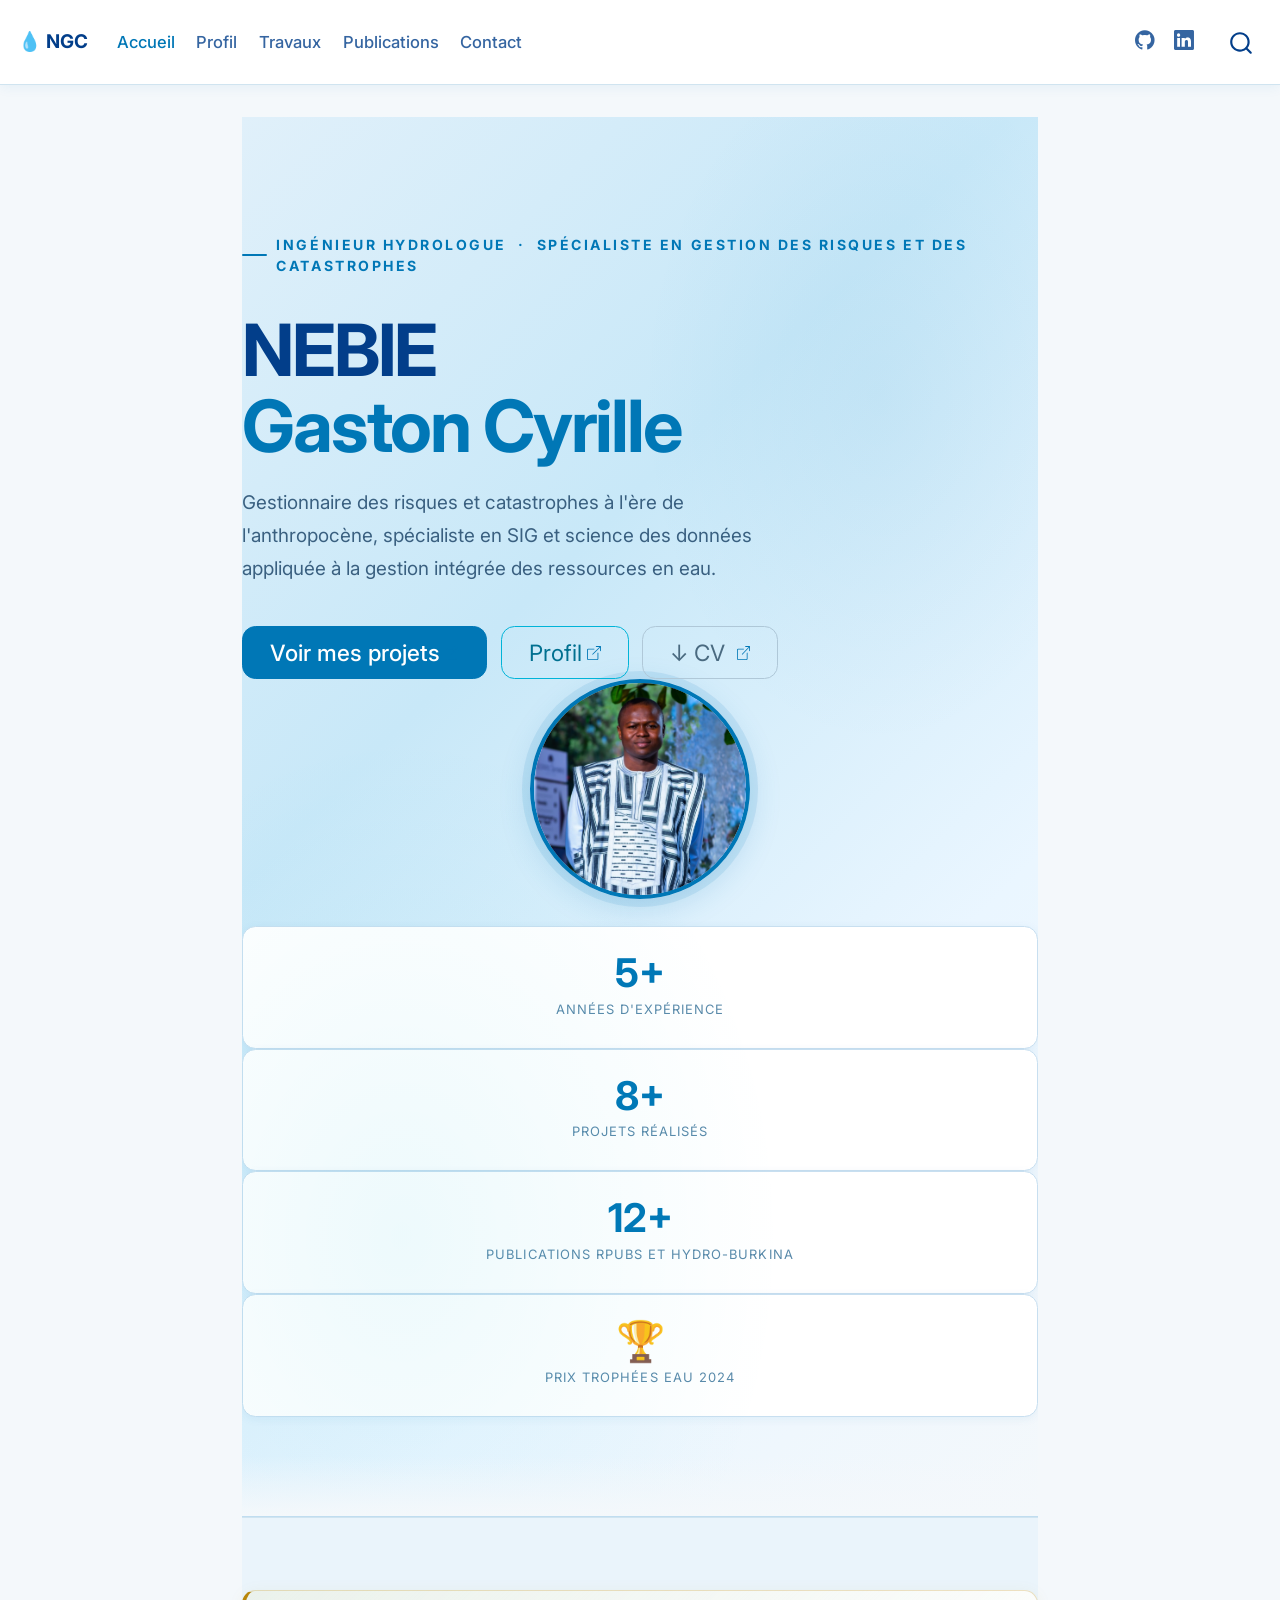
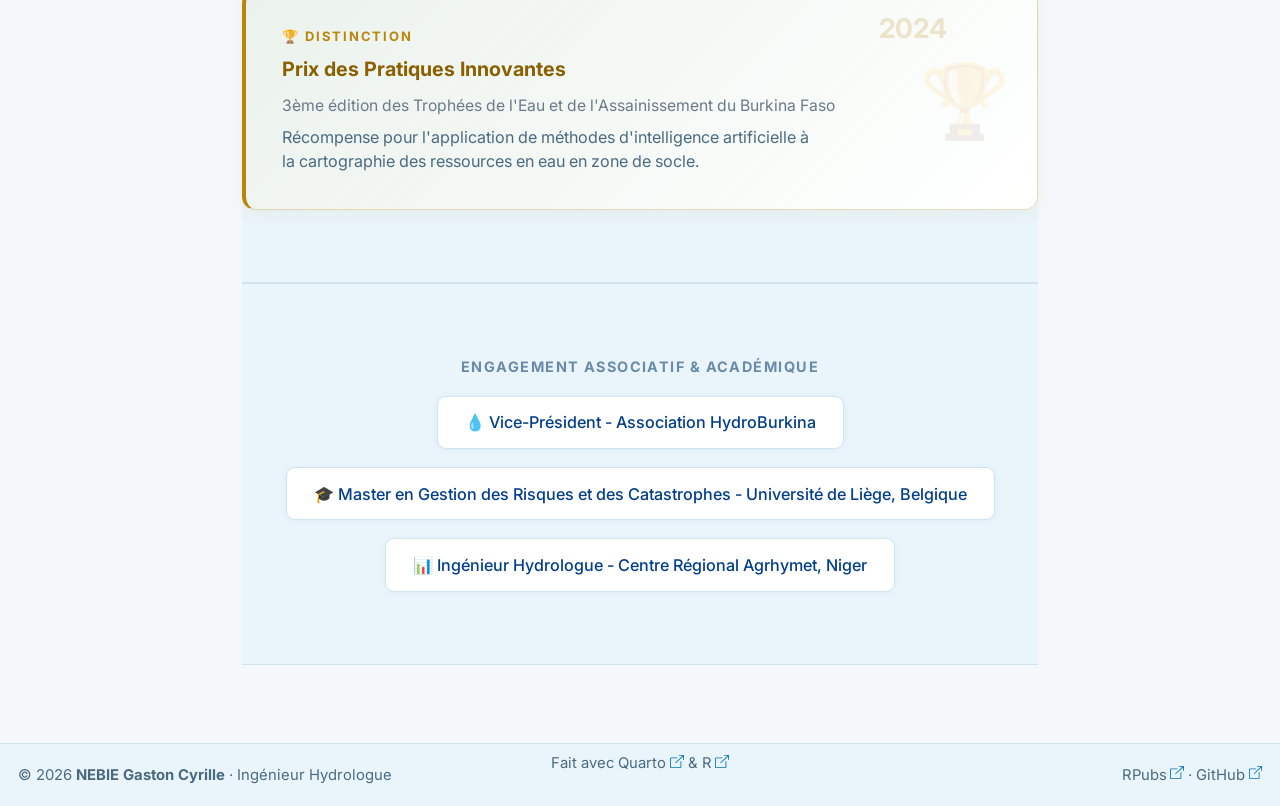
==== commit ba63a6a4: "version du 20-04-2026" ====
--- a/docs/index.html
+++ b/docs/index.html
@@ -186,12 +186,9 @@
 <div class="row align-items-center g-5">
 
 <div class="col-lg-7">
-  <p class="hero-subtitle">Ingénieur Hydrologue &nbsp;·&nbsp; Expert Risques Climatiques</p>
+  <p class="hero-subtitle">Ingénieur Hydrologue &nbsp;·&nbsp; Spécialiste en Gestion des risques et des catastrophes</p>
   <h1 class="hero-title">NEBIE<br><span>Gaston Cyrille</span></h1>
-  <p class="hero-tagline">
-    Analyste des risques hydrologiques et climatiques, spécialiste en SIG 
-    et science des données appliquée à la gestion intégrée des ressources 
-    en eau en Afrique de l'Ouest.
+  <p class="hero-tagline"> Gestionnaire des risques et catastrophes à l'ère de l'anthropocène, spécialiste en SIG et science des données appliquée à la gestion intégrée des ressources en eau.
   </p>
   <div style="display:flex;gap:0.75rem;flex-wrap:wrap;">
     <a href="projects/index.html" class="btn btn-primary btn-lg px-4">Voir mes projets</a>
@@ -225,7 +222,7 @@
   <div class="col-6 col-md-3">
     <div class="stat-card">
       <span class="stat-number">12+</span>
-      <span class="stat-label">Publications RPubs</span>
+      <span class="stat-label">Publications RPubs et Hydro-Burkina</span>
     </div>
   </div>
   <div class="col-6 col-md-3">
@@ -238,85 +235,6 @@
 
 </div><!-- /container -->
 </div><!-- /hero -->
-
-
-<!-- ============================================================ -->
-<!-- PROJETS PHARES                                                -->
-<!-- ============================================================ -->
-<div class="container py-5">
-
-<div class="section-header">
-  <div class="section-label">Réalisations</div>
-  <h2 class="section-main-title anchored">Projets phares</h2>
-  <div class="section-divider"></div>
-  <p class="text-muted-blue mt-2">Des projets concrets mêlant données hydrologiques, SIG et intelligence artificielle.</p>
-</div>
-
-<div class="row g-4">
-
-  <div class="col-md-4">
-  <div class="project-card">
-    <div class="project-icon">🛰️</div>
-    <div class="project-title">Télédétection avec R</div>
-    <div class="project-desc">
-      Classification non supervisée (K-means) d'images Landsat 8 sur la 
-      commune de Bama, Burkina Faso. Utilisation des packages terra, 
-      cluster et ggplot2.
-    </div>
-    <div class="project-footer">
-      <span class="tag tag-r">R</span>
-      <span class="tag tag-sig">Télédétection</span>
-      <span class="tag tag-ml">K-means</span>
-      <a href="projects/teledetection.html" class="btn btn-sm btn-outline-info mt-2 w-100">Voir le projet →</a>
-    </div>
-  </div>
-  </div>
-
-  <div class="col-md-4">
-  <div class="project-card">
-    <div class="project-icon">🤖</div>
-    <div class="project-title">IA pour la cartographie aquifère</div>
-    <div class="project-desc">
-      Première utilisation du machine learning (Random Forest, régression 
-      logistique) pour la cartographie du potentiel aquifère en zone de 
-      socle au Burkina Faso.
-    </div>
-    <div class="project-footer">
-      <span class="tag tag-ml">Machine Learning</span>
-      <span class="tag tag-sig">SIG</span>
-      <span class="tag tag-r">R</span>
-      <a href="projects/ml-aquifere.html" class="btn btn-sm btn-outline-info mt-2 w-100">Voir le projet →</a>
-    </div>
-  </div>
-  </div>
-
-  <div class="col-md-4">
-  <div class="project-card">
-    <div class="project-icon">🌊</div>
-    <div class="project-title">Scénarios hydrologiques du Nakanbé</div>
-    <div class="project-desc">
-      Modélisation hydrologique du bassin versant du Nakanbé avec les 
-      modèles GR4J, GR6J et SWAT. Correction de biais et production de 
-      scénarios CMIP6.
-    </div>
-    <div class="project-footer">
-      <span class="tag tag-water">Hydrologie</span>
-      <span class="tag tag-climate">CMIP6</span>
-      <span class="tag tag-r">R</span>
-      <a href="projects/modelisation-nakambe.html" class="btn btn-sm btn-outline-info mt-2 w-100">Voir le projet →</a>
-    </div>
-  </div>
-  </div>
-
-</div><!-- /row -->
-
-<div class="text-center mt-4">
-  <a href="projects/index.html" class="btn btn-outline-primary px-5">
-    Voir tous les travaux →
-  </a>
-</div>
-
-</div><!-- /container -->
 
 
 <!-- ============================================================ -->
@@ -346,52 +264,6 @@
 </div>
 </div>
 </div><!-- /section-alt -->
-
-
-<!-- ============================================================ -->
-<!-- DERNIÈRES PUBLICATIONS                                        -->
-<!-- ============================================================ -->
-<div class="container py-5">
-
-<div class="section-header">
-  <div class="section-label">Publications récentes</div>
-  <h2 class="section-main-title anchored">Tutoriels &amp; Articles</h2>
-  <div class="section-divider"></div>
-</div>
-
-<div class="row g-3">
-  <div class="col-md-4">
-    <div class="pub-item">
-      <div class="pub-type pub-type-rpubs">Tutoriel RPubs</div>
-      <div class="pub-title">Réalisation de courbes IDF avec R</div>
-      <div class="pub-meta">Analyse fréquentielle des précipitations extrêmes</div>
-      <a href="https://rpubs.com/nebiegc" target="_blank" class="btn btn-sm btn-outline-primary mt-2">Lire sur RPubs →</a>
-    </div>
-  </div>
-  <div class="col-md-4">
-    <div class="pub-item">
-      <div class="pub-type pub-type-rpubs">Tutoriel RPubs</div>
-      <div class="pub-title">Classification K-means Landsat 8</div>
-      <div class="pub-meta">Télédétection non supervisée avec terra et cluster</div>
-      <a href="https://rpubs.com/nebiegc" target="_blank" class="btn btn-sm btn-outline-primary mt-2">Lire sur RPubs →</a>
-    </div>
-  </div>
-  <div class="col-md-4">
-    <div class="pub-item">
-      <div class="pub-type pub-type-hydrobf">HydroBurkina</div>
-      <div class="pub-title">Suivi pluviométrique par données satellitaires</div>
-      <div class="pub-meta">Script R de suivi TAMSAT — VP HydroBurkina</div>
-      <a href="publications.html" class="btn btn-sm btn-outline-primary mt-2">Voir plus →</a>
-    </div>
-  </div>
-</div>
-
-<div class="text-center mt-4">
-  <a href="publications.html" class="btn btn-outline-primary px-5">Toutes les publications →</a>
-</div>
-
-</div><!-- /container -->
-
 
 <!-- ============================================================ -->
 <!-- ENGAGEMENT ASSOCIATIF                                         -->
@@ -403,13 +275,13 @@
   </p>
   <div class="d-flex justify-content-center align-items-center gap-3 flex-wrap">
     <div style="background:#ffffff;border:1px solid #d0e4f0;border-radius:0.5rem;padding:0.75rem 1.5rem;color:#023e8a;font-size:0.9rem;font-weight:500;box-shadow:0 1px 6px rgba(0,119,182,0.06);">
-      💧 Vice-Président — Association HydroBurkina
+      💧 Vice-Président - Association HydroBurkina
     </div>
     <div style="background:#ffffff;border:1px solid #d0e4f0;border-radius:0.5rem;padding:0.75rem 1.5rem;color:#023e8a;font-size:0.9rem;font-weight:500;box-shadow:0 1px 6px rgba(0,119,182,0.06);">
-      🎓 Master GRC — Université de Liège, Belgique
+      🎓 Master en Gestion des Risques et des Catastrophes - Université de Liège, Belgique
     </div>
     <div style="background:#ffffff;border:1px solid #d0e4f0;border-radius:0.5rem;padding:0.75rem 1.5rem;color:#023e8a;font-size:0.9rem;font-weight:500;box-shadow:0 1px 6px rgba(0,119,182,0.06);">
-      📊 CRA Agrhymet — Ingénieur Hydrologue
+      📊 Ingénieur Hydrologue - Centre Régional Agrhymet, Niger 
     </div>
   </div>
 </div>
@@ -601,238 +473,110 @@
 <span id="cb1-15"><a href="#cb1-15" aria-hidden="true" tabindex="-1"></a><span class="in">&lt;div class="row align-items-center g-5"&gt;</span></span>
 <span id="cb1-16"><a href="#cb1-16" aria-hidden="true" tabindex="-1"></a></span>
 <span id="cb1-17"><a href="#cb1-17" aria-hidden="true" tabindex="-1"></a><span class="in">&lt;div class="col-lg-7"&gt;</span></span>
-<span id="cb1-18"><a href="#cb1-18" aria-hidden="true" tabindex="-1"></a><span class="in">  &lt;p class="hero-subtitle"&gt;Ingénieur Hydrologue &amp;nbsp;·&amp;nbsp; Expert Risques Climatiques&lt;/p&gt;</span></span>
+<span id="cb1-18"><a href="#cb1-18" aria-hidden="true" tabindex="-1"></a><span class="in">  &lt;p class="hero-subtitle"&gt;Ingénieur Hydrologue &amp;nbsp;·&amp;nbsp; Spécialiste en Gestion des risques et des catastrophes&lt;/p&gt;</span></span>
 <span id="cb1-19"><a href="#cb1-19" aria-hidden="true" tabindex="-1"></a><span class="in">  &lt;h1 class="hero-title"&gt;NEBIE&lt;br&gt;&lt;span&gt;Gaston Cyrille&lt;/span&gt;&lt;/h1&gt;</span></span>
-<span id="cb1-20"><a href="#cb1-20" aria-hidden="true" tabindex="-1"></a><span class="in">  &lt;p class="hero-tagline"&gt;</span></span>
-<span id="cb1-21"><a href="#cb1-21" aria-hidden="true" tabindex="-1"></a><span class="in">    Analyste des risques hydrologiques et climatiques, spécialiste en SIG </span></span>
-<span id="cb1-22"><a href="#cb1-22" aria-hidden="true" tabindex="-1"></a><span class="in">    et science des données appliquée à la gestion intégrée des ressources </span></span>
-<span id="cb1-23"><a href="#cb1-23" aria-hidden="true" tabindex="-1"></a><span class="in">    en eau en Afrique de l'Ouest.</span></span>
-<span id="cb1-24"><a href="#cb1-24" aria-hidden="true" tabindex="-1"></a><span class="in">  &lt;/p&gt;</span></span>
-<span id="cb1-25"><a href="#cb1-25" aria-hidden="true" tabindex="-1"></a><span class="in">  &lt;div style="display:flex;gap:0.75rem;flex-wrap:wrap;"&gt;</span></span>
-<span id="cb1-26"><a href="#cb1-26" aria-hidden="true" tabindex="-1"></a><span class="in">    &lt;a href="projects/index.html" class="btn btn-primary btn-lg px-4"&gt;Voir mes projets&lt;/a&gt;</span></span>
-<span id="cb1-27"><a href="#cb1-27" aria-hidden="true" tabindex="-1"></a><span class="in">    &lt;a href="about.html" class="btn btn-outline-info btn-lg px-4"&gt;Profil&lt;/a&gt;</span></span>
-<span id="cb1-28"><a href="#cb1-28" aria-hidden="true" tabindex="-1"></a><span class="in">    &lt;a href="assets/cv/cv_nebie_2026.pdf" class="btn btn-outline-secondary btn-lg px-4" target="_blank"&gt;</span></span>
-<span id="cb1-29"><a href="#cb1-29" aria-hidden="true" tabindex="-1"></a><span class="in">      ↓ CV</span></span>
-<span id="cb1-30"><a href="#cb1-30" aria-hidden="true" tabindex="-1"></a><span class="in">    &lt;/a&gt;</span></span>
-<span id="cb1-31"><a href="#cb1-31" aria-hidden="true" tabindex="-1"></a><span class="in">  &lt;/div&gt;</span></span>
-<span id="cb1-32"><a href="#cb1-32" aria-hidden="true" tabindex="-1"></a><span class="in">&lt;/div&gt;</span></span>
-<span id="cb1-33"><a href="#cb1-33" aria-hidden="true" tabindex="-1"></a></span>
-<span id="cb1-34"><a href="#cb1-34" aria-hidden="true" tabindex="-1"></a><span class="in">&lt;div class="col-lg-5 text-center"&gt;</span></span>
-<span id="cb1-35"><a href="#cb1-35" aria-hidden="true" tabindex="-1"></a><span class="in">  &lt;img src="assets/img/photo.jpg" </span></span>
-<span id="cb1-36"><a href="#cb1-36" aria-hidden="true" tabindex="-1"></a><span class="in">       class="profile-img" </span></span>
-<span id="cb1-37"><a href="#cb1-37" aria-hidden="true" tabindex="-1"></a><span class="in">       alt="NEBIE Gaston Cyrille – Ingénieur Hydrologue"</span></span>
-<span id="cb1-38"><a href="#cb1-38" aria-hidden="true" tabindex="-1"></a><span class="in">       onerror="this.parentElement.innerHTML='&lt;div class=\'profile-img-placeholder\'&gt;💧&lt;/div&gt;'"&gt;</span></span>
-<span id="cb1-39"><a href="#cb1-39" aria-hidden="true" tabindex="-1"></a><span class="in">&lt;/div&gt;</span></span>
-<span id="cb1-40"><a href="#cb1-40" aria-hidden="true" tabindex="-1"></a></span>
-<span id="cb1-41"><a href="#cb1-41" aria-hidden="true" tabindex="-1"></a><span class="in">&lt;/div&gt;&lt;!-- /row --&gt;</span></span>
-<span id="cb1-42"><a href="#cb1-42" aria-hidden="true" tabindex="-1"></a></span>
-<span id="cb1-43"><a href="#cb1-43" aria-hidden="true" tabindex="-1"></a><span class="in">&lt;!-- Stats --&gt;</span></span>
-<span id="cb1-44"><a href="#cb1-44" aria-hidden="true" tabindex="-1"></a><span class="in">&lt;div class="row g-3 mt-4"&gt;</span></span>
-<span id="cb1-45"><a href="#cb1-45" aria-hidden="true" tabindex="-1"></a><span class="in">  &lt;div class="col-6 col-md-3"&gt;</span></span>
-<span id="cb1-46"><a href="#cb1-46" aria-hidden="true" tabindex="-1"></a><span class="in">    &lt;div class="stat-card"&gt;</span></span>
-<span id="cb1-47"><a href="#cb1-47" aria-hidden="true" tabindex="-1"></a><span class="in">      &lt;span class="stat-number"&gt;5+&lt;/span&gt;</span></span>
-<span id="cb1-48"><a href="#cb1-48" aria-hidden="true" tabindex="-1"></a><span class="in">      &lt;span class="stat-label"&gt;Années d'expérience&lt;/span&gt;</span></span>
-<span id="cb1-49"><a href="#cb1-49" aria-hidden="true" tabindex="-1"></a><span class="in">    &lt;/div&gt;</span></span>
-<span id="cb1-50"><a href="#cb1-50" aria-hidden="true" tabindex="-1"></a><span class="in">  &lt;/div&gt;</span></span>
-<span id="cb1-51"><a href="#cb1-51" aria-hidden="true" tabindex="-1"></a><span class="in">  &lt;div class="col-6 col-md-3"&gt;</span></span>
-<span id="cb1-52"><a href="#cb1-52" aria-hidden="true" tabindex="-1"></a><span class="in">    &lt;div class="stat-card"&gt;</span></span>
-<span id="cb1-53"><a href="#cb1-53" aria-hidden="true" tabindex="-1"></a><span class="in">      &lt;span class="stat-number"&gt;8+&lt;/span&gt;</span></span>
-<span id="cb1-54"><a href="#cb1-54" aria-hidden="true" tabindex="-1"></a><span class="in">      &lt;span class="stat-label"&gt;Projets réalisés&lt;/span&gt;</span></span>
-<span id="cb1-55"><a href="#cb1-55" aria-hidden="true" tabindex="-1"></a><span class="in">    &lt;/div&gt;</span></span>
-<span id="cb1-56"><a href="#cb1-56" aria-hidden="true" tabindex="-1"></a><span class="in">  &lt;/div&gt;</span></span>
-<span id="cb1-57"><a href="#cb1-57" aria-hidden="true" tabindex="-1"></a><span class="in">  &lt;div class="col-6 col-md-3"&gt;</span></span>
-<span id="cb1-58"><a href="#cb1-58" aria-hidden="true" tabindex="-1"></a><span class="in">    &lt;div class="stat-card"&gt;</span></span>
-<span id="cb1-59"><a href="#cb1-59" aria-hidden="true" tabindex="-1"></a><span class="in">      &lt;span class="stat-number"&gt;12+&lt;/span&gt;</span></span>
-<span id="cb1-60"><a href="#cb1-60" aria-hidden="true" tabindex="-1"></a><span class="in">      &lt;span class="stat-label"&gt;Publications RPubs&lt;/span&gt;</span></span>
-<span id="cb1-61"><a href="#cb1-61" aria-hidden="true" tabindex="-1"></a><span class="in">    &lt;/div&gt;</span></span>
-<span id="cb1-62"><a href="#cb1-62" aria-hidden="true" tabindex="-1"></a><span class="in">  &lt;/div&gt;</span></span>
-<span id="cb1-63"><a href="#cb1-63" aria-hidden="true" tabindex="-1"></a><span class="in">  &lt;div class="col-6 col-md-3"&gt;</span></span>
-<span id="cb1-64"><a href="#cb1-64" aria-hidden="true" tabindex="-1"></a><span class="in">    &lt;div class="stat-card"&gt;</span></span>
-<span id="cb1-65"><a href="#cb1-65" aria-hidden="true" tabindex="-1"></a><span class="in">      &lt;span class="stat-number"&gt;🏆&lt;/span&gt;</span></span>
-<span id="cb1-66"><a href="#cb1-66" aria-hidden="true" tabindex="-1"></a><span class="in">      &lt;span class="stat-label"&gt;Prix Trophées Eau 2024&lt;/span&gt;</span></span>
-<span id="cb1-67"><a href="#cb1-67" aria-hidden="true" tabindex="-1"></a><span class="in">    &lt;/div&gt;</span></span>
-<span id="cb1-68"><a href="#cb1-68" aria-hidden="true" tabindex="-1"></a><span class="in">  &lt;/div&gt;</span></span>
-<span id="cb1-69"><a href="#cb1-69" aria-hidden="true" tabindex="-1"></a><span class="in">&lt;/div&gt;</span></span>
+<span id="cb1-20"><a href="#cb1-20" aria-hidden="true" tabindex="-1"></a><span class="in">  &lt;p class="hero-tagline"&gt; Gestionnaire des risques et catastrophes à l'ère de l'anthropocène, spécialiste en SIG et science des données appliquée à la gestion intégrée des ressources en eau.</span></span>
+<span id="cb1-21"><a href="#cb1-21" aria-hidden="true" tabindex="-1"></a><span class="in">  &lt;/p&gt;</span></span>
+<span id="cb1-22"><a href="#cb1-22" aria-hidden="true" tabindex="-1"></a><span class="in">  &lt;div style="display:flex;gap:0.75rem;flex-wrap:wrap;"&gt;</span></span>
+<span id="cb1-23"><a href="#cb1-23" aria-hidden="true" tabindex="-1"></a><span class="in">    &lt;a href="projects/index.html" class="btn btn-primary btn-lg px-4"&gt;Voir mes projets&lt;/a&gt;</span></span>
+<span id="cb1-24"><a href="#cb1-24" aria-hidden="true" tabindex="-1"></a><span class="in">    &lt;a href="about.html" class="btn btn-outline-info btn-lg px-4"&gt;Profil&lt;/a&gt;</span></span>
+<span id="cb1-25"><a href="#cb1-25" aria-hidden="true" tabindex="-1"></a><span class="in">    &lt;a href="assets/cv/cv_nebie_2026.pdf" class="btn btn-outline-secondary btn-lg px-4" target="_blank"&gt;</span></span>
+<span id="cb1-26"><a href="#cb1-26" aria-hidden="true" tabindex="-1"></a><span class="in">      ↓ CV</span></span>
+<span id="cb1-27"><a href="#cb1-27" aria-hidden="true" tabindex="-1"></a><span class="in">    &lt;/a&gt;</span></span>
+<span id="cb1-28"><a href="#cb1-28" aria-hidden="true" tabindex="-1"></a><span class="in">  &lt;/div&gt;</span></span>
+<span id="cb1-29"><a href="#cb1-29" aria-hidden="true" tabindex="-1"></a><span class="in">&lt;/div&gt;</span></span>
+<span id="cb1-30"><a href="#cb1-30" aria-hidden="true" tabindex="-1"></a></span>
+<span id="cb1-31"><a href="#cb1-31" aria-hidden="true" tabindex="-1"></a><span class="in">&lt;div class="col-lg-5 text-center"&gt;</span></span>
+<span id="cb1-32"><a href="#cb1-32" aria-hidden="true" tabindex="-1"></a><span class="in">  &lt;img src="assets/img/photo.jpg" </span></span>
+<span id="cb1-33"><a href="#cb1-33" aria-hidden="true" tabindex="-1"></a><span class="in">       class="profile-img" </span></span>
+<span id="cb1-34"><a href="#cb1-34" aria-hidden="true" tabindex="-1"></a><span class="in">       alt="NEBIE Gaston Cyrille – Ingénieur Hydrologue"</span></span>
+<span id="cb1-35"><a href="#cb1-35" aria-hidden="true" tabindex="-1"></a><span class="in">       onerror="this.parentElement.innerHTML='&lt;div class=\'profile-img-placeholder\'&gt;💧&lt;/div&gt;'"&gt;</span></span>
+<span id="cb1-36"><a href="#cb1-36" aria-hidden="true" tabindex="-1"></a><span class="in">&lt;/div&gt;</span></span>
+<span id="cb1-37"><a href="#cb1-37" aria-hidden="true" tabindex="-1"></a></span>
+<span id="cb1-38"><a href="#cb1-38" aria-hidden="true" tabindex="-1"></a><span class="in">&lt;/div&gt;&lt;!-- /row --&gt;</span></span>
+<span id="cb1-39"><a href="#cb1-39" aria-hidden="true" tabindex="-1"></a></span>
+<span id="cb1-40"><a href="#cb1-40" aria-hidden="true" tabindex="-1"></a><span class="in">&lt;!-- Stats --&gt;</span></span>
+<span id="cb1-41"><a href="#cb1-41" aria-hidden="true" tabindex="-1"></a><span class="in">&lt;div class="row g-3 mt-4"&gt;</span></span>
+<span id="cb1-42"><a href="#cb1-42" aria-hidden="true" tabindex="-1"></a><span class="in">  &lt;div class="col-6 col-md-3"&gt;</span></span>
+<span id="cb1-43"><a href="#cb1-43" aria-hidden="true" tabindex="-1"></a><span class="in">    &lt;div class="stat-card"&gt;</span></span>
+<span id="cb1-44"><a href="#cb1-44" aria-hidden="true" tabindex="-1"></a><span class="in">      &lt;span class="stat-number"&gt;5+&lt;/span&gt;</span></span>
+<span id="cb1-45"><a href="#cb1-45" aria-hidden="true" tabindex="-1"></a><span class="in">      &lt;span class="stat-label"&gt;Années d'expérience&lt;/span&gt;</span></span>
+<span id="cb1-46"><a href="#cb1-46" aria-hidden="true" tabindex="-1"></a><span class="in">    &lt;/div&gt;</span></span>
+<span id="cb1-47"><a href="#cb1-47" aria-hidden="true" tabindex="-1"></a><span class="in">  &lt;/div&gt;</span></span>
+<span id="cb1-48"><a href="#cb1-48" aria-hidden="true" tabindex="-1"></a><span class="in">  &lt;div class="col-6 col-md-3"&gt;</span></span>
+<span id="cb1-49"><a href="#cb1-49" aria-hidden="true" tabindex="-1"></a><span class="in">    &lt;div class="stat-card"&gt;</span></span>
+<span id="cb1-50"><a href="#cb1-50" aria-hidden="true" tabindex="-1"></a><span class="in">      &lt;span class="stat-number"&gt;8+&lt;/span&gt;</span></span>
+<span id="cb1-51"><a href="#cb1-51" aria-hidden="true" tabindex="-1"></a><span class="in">      &lt;span class="stat-label"&gt;Projets réalisés&lt;/span&gt;</span></span>
+<span id="cb1-52"><a href="#cb1-52" aria-hidden="true" tabindex="-1"></a><span class="in">    &lt;/div&gt;</span></span>
+<span id="cb1-53"><a href="#cb1-53" aria-hidden="true" tabindex="-1"></a><span class="in">  &lt;/div&gt;</span></span>
+<span id="cb1-54"><a href="#cb1-54" aria-hidden="true" tabindex="-1"></a><span class="in">  &lt;div class="col-6 col-md-3"&gt;</span></span>
+<span id="cb1-55"><a href="#cb1-55" aria-hidden="true" tabindex="-1"></a><span class="in">    &lt;div class="stat-card"&gt;</span></span>
+<span id="cb1-56"><a href="#cb1-56" aria-hidden="true" tabindex="-1"></a><span class="in">      &lt;span class="stat-number"&gt;12+&lt;/span&gt;</span></span>
+<span id="cb1-57"><a href="#cb1-57" aria-hidden="true" tabindex="-1"></a><span class="in">      &lt;span class="stat-label"&gt;Publications RPubs et Hydro-Burkina&lt;/span&gt;</span></span>
+<span id="cb1-58"><a href="#cb1-58" aria-hidden="true" tabindex="-1"></a><span class="in">    &lt;/div&gt;</span></span>
+<span id="cb1-59"><a href="#cb1-59" aria-hidden="true" tabindex="-1"></a><span class="in">  &lt;/div&gt;</span></span>
+<span id="cb1-60"><a href="#cb1-60" aria-hidden="true" tabindex="-1"></a><span class="in">  &lt;div class="col-6 col-md-3"&gt;</span></span>
+<span id="cb1-61"><a href="#cb1-61" aria-hidden="true" tabindex="-1"></a><span class="in">    &lt;div class="stat-card"&gt;</span></span>
+<span id="cb1-62"><a href="#cb1-62" aria-hidden="true" tabindex="-1"></a><span class="in">      &lt;span class="stat-number"&gt;🏆&lt;/span&gt;</span></span>
+<span id="cb1-63"><a href="#cb1-63" aria-hidden="true" tabindex="-1"></a><span class="in">      &lt;span class="stat-label"&gt;Prix Trophées Eau 2024&lt;/span&gt;</span></span>
+<span id="cb1-64"><a href="#cb1-64" aria-hidden="true" tabindex="-1"></a><span class="in">    &lt;/div&gt;</span></span>
+<span id="cb1-65"><a href="#cb1-65" aria-hidden="true" tabindex="-1"></a><span class="in">  &lt;/div&gt;</span></span>
+<span id="cb1-66"><a href="#cb1-66" aria-hidden="true" tabindex="-1"></a><span class="in">&lt;/div&gt;</span></span>
+<span id="cb1-67"><a href="#cb1-67" aria-hidden="true" tabindex="-1"></a></span>
+<span id="cb1-68"><a href="#cb1-68" aria-hidden="true" tabindex="-1"></a><span class="in">&lt;/div&gt;&lt;!-- /container --&gt;</span></span>
+<span id="cb1-69"><a href="#cb1-69" aria-hidden="true" tabindex="-1"></a><span class="in">&lt;/div&gt;&lt;!-- /hero --&gt;</span></span>
 <span id="cb1-70"><a href="#cb1-70" aria-hidden="true" tabindex="-1"></a></span>
-<span id="cb1-71"><a href="#cb1-71" aria-hidden="true" tabindex="-1"></a><span class="in">&lt;/div&gt;&lt;!-- /container --&gt;</span></span>
-<span id="cb1-72"><a href="#cb1-72" aria-hidden="true" tabindex="-1"></a><span class="in">&lt;/div&gt;&lt;!-- /hero --&gt;</span></span>
-<span id="cb1-73"><a href="#cb1-73" aria-hidden="true" tabindex="-1"></a></span>
-<span id="cb1-74"><a href="#cb1-74" aria-hidden="true" tabindex="-1"></a></span>
-<span id="cb1-75"><a href="#cb1-75" aria-hidden="true" tabindex="-1"></a><span class="in">&lt;!-- ============================================================ --&gt;</span></span>
-<span id="cb1-76"><a href="#cb1-76" aria-hidden="true" tabindex="-1"></a><span class="in">&lt;!-- PROJETS PHARES                                                --&gt;</span></span>
-<span id="cb1-77"><a href="#cb1-77" aria-hidden="true" tabindex="-1"></a><span class="in">&lt;!-- ============================================================ --&gt;</span></span>
-<span id="cb1-78"><a href="#cb1-78" aria-hidden="true" tabindex="-1"></a><span class="in">&lt;div class="container py-5"&gt;</span></span>
+<span id="cb1-71"><a href="#cb1-71" aria-hidden="true" tabindex="-1"></a></span>
+<span id="cb1-72"><a href="#cb1-72" aria-hidden="true" tabindex="-1"></a><span class="in">&lt;!-- ============================================================ --&gt;</span></span>
+<span id="cb1-73"><a href="#cb1-73" aria-hidden="true" tabindex="-1"></a><span class="in">&lt;!-- DISTINCTION                                                   --&gt;</span></span>
+<span id="cb1-74"><a href="#cb1-74" aria-hidden="true" tabindex="-1"></a><span class="in">&lt;!-- ============================================================ --&gt;</span></span>
+<span id="cb1-75"><a href="#cb1-75" aria-hidden="true" tabindex="-1"></a><span class="in">&lt;div class="section-alt"&gt;</span></span>
+<span id="cb1-76"><a href="#cb1-76" aria-hidden="true" tabindex="-1"></a><span class="in">&lt;div class="container"&gt;</span></span>
+<span id="cb1-77"><a href="#cb1-77" aria-hidden="true" tabindex="-1"></a><span class="in">&lt;div class="row justify-content-center"&gt;</span></span>
+<span id="cb1-78"><a href="#cb1-78" aria-hidden="true" tabindex="-1"></a><span class="in">&lt;div class="col-lg-8"&gt;</span></span>
 <span id="cb1-79"><a href="#cb1-79" aria-hidden="true" tabindex="-1"></a></span>
-<span id="cb1-80"><a href="#cb1-80" aria-hidden="true" tabindex="-1"></a><span class="in">&lt;div class="section-header"&gt;</span></span>
-<span id="cb1-81"><a href="#cb1-81" aria-hidden="true" tabindex="-1"></a><span class="in">  &lt;div class="section-label"&gt;Réalisations&lt;/div&gt;</span></span>
-<span id="cb1-82"><a href="#cb1-82" aria-hidden="true" tabindex="-1"></a><span class="in">  &lt;h2 class="section-main-title"&gt;Projets phares&lt;/h2&gt;</span></span>
-<span id="cb1-83"><a href="#cb1-83" aria-hidden="true" tabindex="-1"></a><span class="in">  &lt;div class="section-divider"&gt;&lt;/div&gt;</span></span>
-<span id="cb1-84"><a href="#cb1-84" aria-hidden="true" tabindex="-1"></a><span class="in">  &lt;p class="text-muted-blue mt-2"&gt;Des projets concrets mêlant données hydrologiques, SIG et intelligence artificielle.&lt;/p&gt;</span></span>
-<span id="cb1-85"><a href="#cb1-85" aria-hidden="true" tabindex="-1"></a><span class="in">&lt;/div&gt;</span></span>
-<span id="cb1-86"><a href="#cb1-86" aria-hidden="true" tabindex="-1"></a></span>
-<span id="cb1-87"><a href="#cb1-87" aria-hidden="true" tabindex="-1"></a><span class="in">&lt;div class="row g-4"&gt;</span></span>
-<span id="cb1-88"><a href="#cb1-88" aria-hidden="true" tabindex="-1"></a></span>
-<span id="cb1-89"><a href="#cb1-89" aria-hidden="true" tabindex="-1"></a><span class="in">  &lt;div class="col-md-4"&gt;</span></span>
-<span id="cb1-90"><a href="#cb1-90" aria-hidden="true" tabindex="-1"></a><span class="in">  &lt;div class="project-card"&gt;</span></span>
-<span id="cb1-91"><a href="#cb1-91" aria-hidden="true" tabindex="-1"></a><span class="in">    &lt;div class="project-icon"&gt;🛰️&lt;/div&gt;</span></span>
-<span id="cb1-92"><a href="#cb1-92" aria-hidden="true" tabindex="-1"></a><span class="in">    &lt;div class="project-title"&gt;Télédétection avec R&lt;/div&gt;</span></span>
-<span id="cb1-93"><a href="#cb1-93" aria-hidden="true" tabindex="-1"></a><span class="in">    &lt;div class="project-desc"&gt;</span></span>
-<span id="cb1-94"><a href="#cb1-94" aria-hidden="true" tabindex="-1"></a><span class="in">      Classification non supervisée (K-means) d'images Landsat 8 sur la </span></span>
-<span id="cb1-95"><a href="#cb1-95" aria-hidden="true" tabindex="-1"></a><span class="in">      commune de Bama, Burkina Faso. Utilisation des packages terra, </span></span>
-<span id="cb1-96"><a href="#cb1-96" aria-hidden="true" tabindex="-1"></a><span class="in">      cluster et ggplot2.</span></span>
-<span id="cb1-97"><a href="#cb1-97" aria-hidden="true" tabindex="-1"></a><span class="in">    &lt;/div&gt;</span></span>
-<span id="cb1-98"><a href="#cb1-98" aria-hidden="true" tabindex="-1"></a><span class="in">    &lt;div class="project-footer"&gt;</span></span>
-<span id="cb1-99"><a href="#cb1-99" aria-hidden="true" tabindex="-1"></a><span class="in">      &lt;span class="tag tag-r"&gt;R&lt;/span&gt;</span></span>
-<span id="cb1-100"><a href="#cb1-100" aria-hidden="true" tabindex="-1"></a><span class="in">      &lt;span class="tag tag-sig"&gt;Télédétection&lt;/span&gt;</span></span>
-<span id="cb1-101"><a href="#cb1-101" aria-hidden="true" tabindex="-1"></a><span class="in">      &lt;span class="tag tag-ml"&gt;K-means&lt;/span&gt;</span></span>
-<span id="cb1-102"><a href="#cb1-102" aria-hidden="true" tabindex="-1"></a><span class="in">      &lt;a href="projects/teledetection.html" class="btn btn-sm btn-outline-info mt-2 w-100"&gt;Voir le projet →&lt;/a&gt;</span></span>
-<span id="cb1-103"><a href="#cb1-103" aria-hidden="true" tabindex="-1"></a><span class="in">    &lt;/div&gt;</span></span>
-<span id="cb1-104"><a href="#cb1-104" aria-hidden="true" tabindex="-1"></a><span class="in">  &lt;/div&gt;</span></span>
-<span id="cb1-105"><a href="#cb1-105" aria-hidden="true" tabindex="-1"></a><span class="in">  &lt;/div&gt;</span></span>
-<span id="cb1-106"><a href="#cb1-106" aria-hidden="true" tabindex="-1"></a></span>
-<span id="cb1-107"><a href="#cb1-107" aria-hidden="true" tabindex="-1"></a><span class="in">  &lt;div class="col-md-4"&gt;</span></span>
-<span id="cb1-108"><a href="#cb1-108" aria-hidden="true" tabindex="-1"></a><span class="in">  &lt;div class="project-card"&gt;</span></span>
-<span id="cb1-109"><a href="#cb1-109" aria-hidden="true" tabindex="-1"></a><span class="in">    &lt;div class="project-icon"&gt;🤖&lt;/div&gt;</span></span>
-<span id="cb1-110"><a href="#cb1-110" aria-hidden="true" tabindex="-1"></a><span class="in">    &lt;div class="project-title"&gt;IA pour la cartographie aquifère&lt;/div&gt;</span></span>
-<span id="cb1-111"><a href="#cb1-111" aria-hidden="true" tabindex="-1"></a><span class="in">    &lt;div class="project-desc"&gt;</span></span>
-<span id="cb1-112"><a href="#cb1-112" aria-hidden="true" tabindex="-1"></a><span class="in">      Première utilisation du machine learning (Random Forest, régression </span></span>
-<span id="cb1-113"><a href="#cb1-113" aria-hidden="true" tabindex="-1"></a><span class="in">      logistique) pour la cartographie du potentiel aquifère en zone de </span></span>
-<span id="cb1-114"><a href="#cb1-114" aria-hidden="true" tabindex="-1"></a><span class="in">      socle au Burkina Faso.</span></span>
-<span id="cb1-115"><a href="#cb1-115" aria-hidden="true" tabindex="-1"></a><span class="in">    &lt;/div&gt;</span></span>
-<span id="cb1-116"><a href="#cb1-116" aria-hidden="true" tabindex="-1"></a><span class="in">    &lt;div class="project-footer"&gt;</span></span>
-<span id="cb1-117"><a href="#cb1-117" aria-hidden="true" tabindex="-1"></a><span class="in">      &lt;span class="tag tag-ml"&gt;Machine Learning&lt;/span&gt;</span></span>
-<span id="cb1-118"><a href="#cb1-118" aria-hidden="true" tabindex="-1"></a><span class="in">      &lt;span class="tag tag-sig"&gt;SIG&lt;/span&gt;</span></span>
-<span id="cb1-119"><a href="#cb1-119" aria-hidden="true" tabindex="-1"></a><span class="in">      &lt;span class="tag tag-r"&gt;R&lt;/span&gt;</span></span>
-<span id="cb1-120"><a href="#cb1-120" aria-hidden="true" tabindex="-1"></a><span class="in">      &lt;a href="projects/ml-aquifere.html" class="btn btn-sm btn-outline-info mt-2 w-100"&gt;Voir le projet →&lt;/a&gt;</span></span>
-<span id="cb1-121"><a href="#cb1-121" aria-hidden="true" tabindex="-1"></a><span class="in">    &lt;/div&gt;</span></span>
-<span id="cb1-122"><a href="#cb1-122" aria-hidden="true" tabindex="-1"></a><span class="in">  &lt;/div&gt;</span></span>
-<span id="cb1-123"><a href="#cb1-123" aria-hidden="true" tabindex="-1"></a><span class="in">  &lt;/div&gt;</span></span>
-<span id="cb1-124"><a href="#cb1-124" aria-hidden="true" tabindex="-1"></a></span>
-<span id="cb1-125"><a href="#cb1-125" aria-hidden="true" tabindex="-1"></a><span class="in">  &lt;div class="col-md-4"&gt;</span></span>
-<span id="cb1-126"><a href="#cb1-126" aria-hidden="true" tabindex="-1"></a><span class="in">  &lt;div class="project-card"&gt;</span></span>
-<span id="cb1-127"><a href="#cb1-127" aria-hidden="true" tabindex="-1"></a><span class="in">    &lt;div class="project-icon"&gt;🌊&lt;/div&gt;</span></span>
-<span id="cb1-128"><a href="#cb1-128" aria-hidden="true" tabindex="-1"></a><span class="in">    &lt;div class="project-title"&gt;Scénarios hydrologiques du Nakanbé&lt;/div&gt;</span></span>
-<span id="cb1-129"><a href="#cb1-129" aria-hidden="true" tabindex="-1"></a><span class="in">    &lt;div class="project-desc"&gt;</span></span>
-<span id="cb1-130"><a href="#cb1-130" aria-hidden="true" tabindex="-1"></a><span class="in">      Modélisation hydrologique du bassin versant du Nakanbé avec les </span></span>
-<span id="cb1-131"><a href="#cb1-131" aria-hidden="true" tabindex="-1"></a><span class="in">      modèles GR4J, GR6J et SWAT. Correction de biais et production de </span></span>
-<span id="cb1-132"><a href="#cb1-132" aria-hidden="true" tabindex="-1"></a><span class="in">      scénarios CMIP6.</span></span>
-<span id="cb1-133"><a href="#cb1-133" aria-hidden="true" tabindex="-1"></a><span class="in">    &lt;/div&gt;</span></span>
-<span id="cb1-134"><a href="#cb1-134" aria-hidden="true" tabindex="-1"></a><span class="in">    &lt;div class="project-footer"&gt;</span></span>
-<span id="cb1-135"><a href="#cb1-135" aria-hidden="true" tabindex="-1"></a><span class="in">      &lt;span class="tag tag-water"&gt;Hydrologie&lt;/span&gt;</span></span>
-<span id="cb1-136"><a href="#cb1-136" aria-hidden="true" tabindex="-1"></a><span class="in">      &lt;span class="tag tag-climate"&gt;CMIP6&lt;/span&gt;</span></span>
-<span id="cb1-137"><a href="#cb1-137" aria-hidden="true" tabindex="-1"></a><span class="in">      &lt;span class="tag tag-r"&gt;R&lt;/span&gt;</span></span>
-<span id="cb1-138"><a href="#cb1-138" aria-hidden="true" tabindex="-1"></a><span class="in">      &lt;a href="projects/modelisation-nakambe.html" class="btn btn-sm btn-outline-info mt-2 w-100"&gt;Voir le projet →&lt;/a&gt;</span></span>
-<span id="cb1-139"><a href="#cb1-139" aria-hidden="true" tabindex="-1"></a><span class="in">    &lt;/div&gt;</span></span>
-<span id="cb1-140"><a href="#cb1-140" aria-hidden="true" tabindex="-1"></a><span class="in">  &lt;/div&gt;</span></span>
-<span id="cb1-141"><a href="#cb1-141" aria-hidden="true" tabindex="-1"></a><span class="in">  &lt;/div&gt;</span></span>
-<span id="cb1-142"><a href="#cb1-142" aria-hidden="true" tabindex="-1"></a></span>
-<span id="cb1-143"><a href="#cb1-143" aria-hidden="true" tabindex="-1"></a><span class="in">&lt;/div&gt;&lt;!-- /row --&gt;</span></span>
-<span id="cb1-144"><a href="#cb1-144" aria-hidden="true" tabindex="-1"></a></span>
-<span id="cb1-145"><a href="#cb1-145" aria-hidden="true" tabindex="-1"></a><span class="in">&lt;div class="text-center mt-4"&gt;</span></span>
-<span id="cb1-146"><a href="#cb1-146" aria-hidden="true" tabindex="-1"></a><span class="in">  &lt;a href="projects/index.html" class="btn btn-outline-primary px-5"&gt;</span></span>
-<span id="cb1-147"><a href="#cb1-147" aria-hidden="true" tabindex="-1"></a><span class="in">    Voir tous les travaux →</span></span>
-<span id="cb1-148"><a href="#cb1-148" aria-hidden="true" tabindex="-1"></a><span class="in">  &lt;/a&gt;</span></span>
-<span id="cb1-149"><a href="#cb1-149" aria-hidden="true" tabindex="-1"></a><span class="in">&lt;/div&gt;</span></span>
-<span id="cb1-150"><a href="#cb1-150" aria-hidden="true" tabindex="-1"></a></span>
-<span id="cb1-151"><a href="#cb1-151" aria-hidden="true" tabindex="-1"></a><span class="in">&lt;/div&gt;&lt;!-- /container --&gt;</span></span>
-<span id="cb1-152"><a href="#cb1-152" aria-hidden="true" tabindex="-1"></a></span>
-<span id="cb1-153"><a href="#cb1-153" aria-hidden="true" tabindex="-1"></a></span>
-<span id="cb1-154"><a href="#cb1-154" aria-hidden="true" tabindex="-1"></a><span class="in">&lt;!-- ============================================================ --&gt;</span></span>
-<span id="cb1-155"><a href="#cb1-155" aria-hidden="true" tabindex="-1"></a><span class="in">&lt;!-- DISTINCTION                                                   --&gt;</span></span>
-<span id="cb1-156"><a href="#cb1-156" aria-hidden="true" tabindex="-1"></a><span class="in">&lt;!-- ============================================================ --&gt;</span></span>
-<span id="cb1-157"><a href="#cb1-157" aria-hidden="true" tabindex="-1"></a><span class="in">&lt;div class="section-alt"&gt;</span></span>
-<span id="cb1-158"><a href="#cb1-158" aria-hidden="true" tabindex="-1"></a><span class="in">&lt;div class="container"&gt;</span></span>
-<span id="cb1-159"><a href="#cb1-159" aria-hidden="true" tabindex="-1"></a><span class="in">&lt;div class="row justify-content-center"&gt;</span></span>
-<span id="cb1-160"><a href="#cb1-160" aria-hidden="true" tabindex="-1"></a><span class="in">&lt;div class="col-lg-8"&gt;</span></span>
-<span id="cb1-161"><a href="#cb1-161" aria-hidden="true" tabindex="-1"></a></span>
-<span id="cb1-162"><a href="#cb1-162" aria-hidden="true" tabindex="-1"></a><span class="in">&lt;div class="award-card"&gt;</span></span>
-<span id="cb1-163"><a href="#cb1-163" aria-hidden="true" tabindex="-1"></a><span class="in">  &lt;div class="award-year"&gt;2024&lt;/div&gt;</span></span>
-<span id="cb1-164"><a href="#cb1-164" aria-hidden="true" tabindex="-1"></a><span class="in">  &lt;div style="font-size:0.72rem;text-transform:uppercase;letter-spacing:0.15em;color:#b8860b;font-weight:700;margin-bottom:0.5rem;"&gt;</span></span>
-<span id="cb1-165"><a href="#cb1-165" aria-hidden="true" tabindex="-1"></a><span class="in">    🏆 Distinction</span></span>
-<span id="cb1-166"><a href="#cb1-166" aria-hidden="true" tabindex="-1"></a><span class="in">  &lt;/div&gt;</span></span>
-<span id="cb1-167"><a href="#cb1-167" aria-hidden="true" tabindex="-1"></a><span class="in">  &lt;div class="award-title"&gt;Prix des Pratiques Innovantes&lt;/div&gt;</span></span>
-<span id="cb1-168"><a href="#cb1-168" aria-hidden="true" tabindex="-1"></a><span class="in">  &lt;div class="award-org"&gt;</span></span>
-<span id="cb1-169"><a href="#cb1-169" aria-hidden="true" tabindex="-1"></a><span class="in">    3ème édition des Trophées de l'Eau et de l'Assainissement du Burkina Faso</span></span>
-<span id="cb1-170"><a href="#cb1-170" aria-hidden="true" tabindex="-1"></a><span class="in">  &lt;/div&gt;</span></span>
-<span id="cb1-171"><a href="#cb1-171" aria-hidden="true" tabindex="-1"></a><span class="in">  &lt;p style="font-size:0.9rem;color:#4a6a80;margin:0;max-width:540px;"&gt;</span></span>
-<span id="cb1-172"><a href="#cb1-172" aria-hidden="true" tabindex="-1"></a><span class="in">    Récompense pour l'application de méthodes d'intelligence artificielle </span></span>
-<span id="cb1-173"><a href="#cb1-173" aria-hidden="true" tabindex="-1"></a><span class="in">    à la cartographie des ressources en eau en zone de socle.</span></span>
-<span id="cb1-174"><a href="#cb1-174" aria-hidden="true" tabindex="-1"></a><span class="in">  &lt;/p&gt;</span></span>
-<span id="cb1-175"><a href="#cb1-175" aria-hidden="true" tabindex="-1"></a><span class="in">&lt;/div&gt;</span></span>
-<span id="cb1-176"><a href="#cb1-176" aria-hidden="true" tabindex="-1"></a></span>
-<span id="cb1-177"><a href="#cb1-177" aria-hidden="true" tabindex="-1"></a><span class="in">&lt;/div&gt;</span></span>
-<span id="cb1-178"><a href="#cb1-178" aria-hidden="true" tabindex="-1"></a><span class="in">&lt;/div&gt;</span></span>
-<span id="cb1-179"><a href="#cb1-179" aria-hidden="true" tabindex="-1"></a><span class="in">&lt;/div&gt;</span></span>
-<span id="cb1-180"><a href="#cb1-180" aria-hidden="true" tabindex="-1"></a><span class="in">&lt;/div&gt;&lt;!-- /section-alt --&gt;</span></span>
-<span id="cb1-181"><a href="#cb1-181" aria-hidden="true" tabindex="-1"></a></span>
-<span id="cb1-182"><a href="#cb1-182" aria-hidden="true" tabindex="-1"></a></span>
-<span id="cb1-183"><a href="#cb1-183" aria-hidden="true" tabindex="-1"></a><span class="in">&lt;!-- ============================================================ --&gt;</span></span>
-<span id="cb1-184"><a href="#cb1-184" aria-hidden="true" tabindex="-1"></a><span class="in">&lt;!-- DERNIÈRES PUBLICATIONS                                        --&gt;</span></span>
-<span id="cb1-185"><a href="#cb1-185" aria-hidden="true" tabindex="-1"></a><span class="in">&lt;!-- ============================================================ --&gt;</span></span>
-<span id="cb1-186"><a href="#cb1-186" aria-hidden="true" tabindex="-1"></a><span class="in">&lt;div class="container py-5"&gt;</span></span>
-<span id="cb1-187"><a href="#cb1-187" aria-hidden="true" tabindex="-1"></a></span>
-<span id="cb1-188"><a href="#cb1-188" aria-hidden="true" tabindex="-1"></a><span class="in">&lt;div class="section-header"&gt;</span></span>
-<span id="cb1-189"><a href="#cb1-189" aria-hidden="true" tabindex="-1"></a><span class="in">  &lt;div class="section-label"&gt;Publications récentes&lt;/div&gt;</span></span>
-<span id="cb1-190"><a href="#cb1-190" aria-hidden="true" tabindex="-1"></a><span class="in">  &lt;h2 class="section-main-title"&gt;Tutoriels &amp; Articles&lt;/h2&gt;</span></span>
-<span id="cb1-191"><a href="#cb1-191" aria-hidden="true" tabindex="-1"></a><span class="in">  &lt;div class="section-divider"&gt;&lt;/div&gt;</span></span>
-<span id="cb1-192"><a href="#cb1-192" aria-hidden="true" tabindex="-1"></a><span class="in">&lt;/div&gt;</span></span>
-<span id="cb1-193"><a href="#cb1-193" aria-hidden="true" tabindex="-1"></a></span>
-<span id="cb1-194"><a href="#cb1-194" aria-hidden="true" tabindex="-1"></a><span class="in">&lt;div class="row g-3"&gt;</span></span>
-<span id="cb1-195"><a href="#cb1-195" aria-hidden="true" tabindex="-1"></a><span class="in">  &lt;div class="col-md-4"&gt;</span></span>
-<span id="cb1-196"><a href="#cb1-196" aria-hidden="true" tabindex="-1"></a><span class="in">    &lt;div class="pub-item"&gt;</span></span>
-<span id="cb1-197"><a href="#cb1-197" aria-hidden="true" tabindex="-1"></a><span class="in">      &lt;div class="pub-type pub-type-rpubs"&gt;Tutoriel RPubs&lt;/div&gt;</span></span>
-<span id="cb1-198"><a href="#cb1-198" aria-hidden="true" tabindex="-1"></a><span class="in">      &lt;div class="pub-title"&gt;Réalisation de courbes IDF avec R&lt;/div&gt;</span></span>
-<span id="cb1-199"><a href="#cb1-199" aria-hidden="true" tabindex="-1"></a><span class="in">      &lt;div class="pub-meta"&gt;Analyse fréquentielle des précipitations extrêmes&lt;/div&gt;</span></span>
-<span id="cb1-200"><a href="#cb1-200" aria-hidden="true" tabindex="-1"></a><span class="in">      &lt;a href="https://rpubs.com/nebiegc" target="_blank" class="btn btn-sm btn-outline-primary mt-2"&gt;Lire sur RPubs →&lt;/a&gt;</span></span>
-<span id="cb1-201"><a href="#cb1-201" aria-hidden="true" tabindex="-1"></a><span class="in">    &lt;/div&gt;</span></span>
-<span id="cb1-202"><a href="#cb1-202" aria-hidden="true" tabindex="-1"></a><span class="in">  &lt;/div&gt;</span></span>
-<span id="cb1-203"><a href="#cb1-203" aria-hidden="true" tabindex="-1"></a><span class="in">  &lt;div class="col-md-4"&gt;</span></span>
-<span id="cb1-204"><a href="#cb1-204" aria-hidden="true" tabindex="-1"></a><span class="in">    &lt;div class="pub-item"&gt;</span></span>
-<span id="cb1-205"><a href="#cb1-205" aria-hidden="true" tabindex="-1"></a><span class="in">      &lt;div class="pub-type pub-type-rpubs"&gt;Tutoriel RPubs&lt;/div&gt;</span></span>
-<span id="cb1-206"><a href="#cb1-206" aria-hidden="true" tabindex="-1"></a><span class="in">      &lt;div class="pub-title"&gt;Classification K-means Landsat 8&lt;/div&gt;</span></span>
-<span id="cb1-207"><a href="#cb1-207" aria-hidden="true" tabindex="-1"></a><span class="in">      &lt;div class="pub-meta"&gt;Télédétection non supervisée avec terra et cluster&lt;/div&gt;</span></span>
-<span id="cb1-208"><a href="#cb1-208" aria-hidden="true" tabindex="-1"></a><span class="in">      &lt;a href="https://rpubs.com/nebiegc" target="_blank" class="btn btn-sm btn-outline-primary mt-2"&gt;Lire sur RPubs →&lt;/a&gt;</span></span>
-<span id="cb1-209"><a href="#cb1-209" aria-hidden="true" tabindex="-1"></a><span class="in">    &lt;/div&gt;</span></span>
-<span id="cb1-210"><a href="#cb1-210" aria-hidden="true" tabindex="-1"></a><span class="in">  &lt;/div&gt;</span></span>
-<span id="cb1-211"><a href="#cb1-211" aria-hidden="true" tabindex="-1"></a><span class="in">  &lt;div class="col-md-4"&gt;</span></span>
-<span id="cb1-212"><a href="#cb1-212" aria-hidden="true" tabindex="-1"></a><span class="in">    &lt;div class="pub-item"&gt;</span></span>
-<span id="cb1-213"><a href="#cb1-213" aria-hidden="true" tabindex="-1"></a><span class="in">      &lt;div class="pub-type pub-type-hydrobf"&gt;HydroBurkina&lt;/div&gt;</span></span>
-<span id="cb1-214"><a href="#cb1-214" aria-hidden="true" tabindex="-1"></a><span class="in">      &lt;div class="pub-title"&gt;Suivi pluviométrique par données satellitaires&lt;/div&gt;</span></span>
-<span id="cb1-215"><a href="#cb1-215" aria-hidden="true" tabindex="-1"></a><span class="in">      &lt;div class="pub-meta"&gt;Script R de suivi TAMSAT — VP HydroBurkina&lt;/div&gt;</span></span>
-<span id="cb1-216"><a href="#cb1-216" aria-hidden="true" tabindex="-1"></a><span class="in">      &lt;a href="publications.html" class="btn btn-sm btn-outline-primary mt-2"&gt;Voir plus →&lt;/a&gt;</span></span>
-<span id="cb1-217"><a href="#cb1-217" aria-hidden="true" tabindex="-1"></a><span class="in">    &lt;/div&gt;</span></span>
-<span id="cb1-218"><a href="#cb1-218" aria-hidden="true" tabindex="-1"></a><span class="in">  &lt;/div&gt;</span></span>
-<span id="cb1-219"><a href="#cb1-219" aria-hidden="true" tabindex="-1"></a><span class="in">&lt;/div&gt;</span></span>
-<span id="cb1-220"><a href="#cb1-220" aria-hidden="true" tabindex="-1"></a></span>
-<span id="cb1-221"><a href="#cb1-221" aria-hidden="true" tabindex="-1"></a><span class="in">&lt;div class="text-center mt-4"&gt;</span></span>
-<span id="cb1-222"><a href="#cb1-222" aria-hidden="true" tabindex="-1"></a><span class="in">  &lt;a href="publications.html" class="btn btn-outline-primary px-5"&gt;Toutes les publications →&lt;/a&gt;</span></span>
-<span id="cb1-223"><a href="#cb1-223" aria-hidden="true" tabindex="-1"></a><span class="in">&lt;/div&gt;</span></span>
-<span id="cb1-224"><a href="#cb1-224" aria-hidden="true" tabindex="-1"></a></span>
-<span id="cb1-225"><a href="#cb1-225" aria-hidden="true" tabindex="-1"></a><span class="in">&lt;/div&gt;&lt;!-- /container --&gt;</span></span>
-<span id="cb1-226"><a href="#cb1-226" aria-hidden="true" tabindex="-1"></a></span>
-<span id="cb1-227"><a href="#cb1-227" aria-hidden="true" tabindex="-1"></a></span>
-<span id="cb1-228"><a href="#cb1-228" aria-hidden="true" tabindex="-1"></a><span class="in">&lt;!-- ============================================================ --&gt;</span></span>
-<span id="cb1-229"><a href="#cb1-229" aria-hidden="true" tabindex="-1"></a><span class="in">&lt;!-- ENGAGEMENT ASSOCIATIF                                         --&gt;</span></span>
-<span id="cb1-230"><a href="#cb1-230" aria-hidden="true" tabindex="-1"></a><span class="in">&lt;!-- ============================================================ --&gt;</span></span>
-<span id="cb1-231"><a href="#cb1-231" aria-hidden="true" tabindex="-1"></a><span class="in">&lt;div class="section-alt"&gt;</span></span>
-<span id="cb1-232"><a href="#cb1-232" aria-hidden="true" tabindex="-1"></a><span class="in">&lt;div class="container text-center"&gt;</span></span>
-<span id="cb1-233"><a href="#cb1-233" aria-hidden="true" tabindex="-1"></a><span class="in">  &lt;p class="text-muted-blue mb-3" style="font-size:0.8rem;text-transform:uppercase;letter-spacing:0.1em;font-weight:700;"&gt;</span></span>
-<span id="cb1-234"><a href="#cb1-234" aria-hidden="true" tabindex="-1"></a><span class="in">    Engagement associatif &amp; académique</span></span>
-<span id="cb1-235"><a href="#cb1-235" aria-hidden="true" tabindex="-1"></a><span class="in">  &lt;/p&gt;</span></span>
-<span id="cb1-236"><a href="#cb1-236" aria-hidden="true" tabindex="-1"></a><span class="in">  &lt;div class="d-flex justify-content-center align-items-center gap-3 flex-wrap"&gt;</span></span>
-<span id="cb1-237"><a href="#cb1-237" aria-hidden="true" tabindex="-1"></a><span class="in">    &lt;div style="background:#ffffff;border:1px solid #d0e4f0;border-radius:0.5rem;padding:0.75rem 1.5rem;color:#023e8a;font-size:0.9rem;font-weight:500;box-shadow:0 1px 6px rgba(0,119,182,0.06);"&gt;</span></span>
-<span id="cb1-238"><a href="#cb1-238" aria-hidden="true" tabindex="-1"></a><span class="in">      💧 Vice-Président — Association HydroBurkina</span></span>
-<span id="cb1-239"><a href="#cb1-239" aria-hidden="true" tabindex="-1"></a><span class="in">    &lt;/div&gt;</span></span>
-<span id="cb1-240"><a href="#cb1-240" aria-hidden="true" tabindex="-1"></a><span class="in">    &lt;div style="background:#ffffff;border:1px solid #d0e4f0;border-radius:0.5rem;padding:0.75rem 1.5rem;color:#023e8a;font-size:0.9rem;font-weight:500;box-shadow:0 1px 6px rgba(0,119,182,0.06);"&gt;</span></span>
-<span id="cb1-241"><a href="#cb1-241" aria-hidden="true" tabindex="-1"></a><span class="in">      🎓 Master GRC — Université de Liège, Belgique</span></span>
-<span id="cb1-242"><a href="#cb1-242" aria-hidden="true" tabindex="-1"></a><span class="in">    &lt;/div&gt;</span></span>
-<span id="cb1-243"><a href="#cb1-243" aria-hidden="true" tabindex="-1"></a><span class="in">    &lt;div style="background:#ffffff;border:1px solid #d0e4f0;border-radius:0.5rem;padding:0.75rem 1.5rem;color:#023e8a;font-size:0.9rem;font-weight:500;box-shadow:0 1px 6px rgba(0,119,182,0.06);"&gt;</span></span>
-<span id="cb1-244"><a href="#cb1-244" aria-hidden="true" tabindex="-1"></a><span class="in">      📊 CRA Agrhymet — Ingénieur Hydrologue</span></span>
-<span id="cb1-245"><a href="#cb1-245" aria-hidden="true" tabindex="-1"></a><span class="in">    &lt;/div&gt;</span></span>
-<span id="cb1-246"><a href="#cb1-246" aria-hidden="true" tabindex="-1"></a><span class="in">  &lt;/div&gt;</span></span>
-<span id="cb1-247"><a href="#cb1-247" aria-hidden="true" tabindex="-1"></a><span class="in">&lt;/div&gt;</span></span>
-<span id="cb1-248"><a href="#cb1-248" aria-hidden="true" tabindex="-1"></a><span class="in">&lt;/div&gt;&lt;!-- /section-alt --&gt;</span></span>
-<span id="cb1-249"><a href="#cb1-249" aria-hidden="true" tabindex="-1"></a><span class="in">```</span></span></code><button title="Copy to Clipboard" class="code-copy-button"><i class="bi"></i></button></pre></div>
+<span id="cb1-80"><a href="#cb1-80" aria-hidden="true" tabindex="-1"></a><span class="in">&lt;div class="award-card"&gt;</span></span>
+<span id="cb1-81"><a href="#cb1-81" aria-hidden="true" tabindex="-1"></a><span class="in">  &lt;div class="award-year"&gt;2024&lt;/div&gt;</span></span>
+<span id="cb1-82"><a href="#cb1-82" aria-hidden="true" tabindex="-1"></a><span class="in">  &lt;div style="font-size:0.72rem;text-transform:uppercase;letter-spacing:0.15em;color:#b8860b;font-weight:700;margin-bottom:0.5rem;"&gt;</span></span>
+<span id="cb1-83"><a href="#cb1-83" aria-hidden="true" tabindex="-1"></a><span class="in">    🏆 Distinction</span></span>
+<span id="cb1-84"><a href="#cb1-84" aria-hidden="true" tabindex="-1"></a><span class="in">  &lt;/div&gt;</span></span>
+<span id="cb1-85"><a href="#cb1-85" aria-hidden="true" tabindex="-1"></a><span class="in">  &lt;div class="award-title"&gt;Prix des Pratiques Innovantes&lt;/div&gt;</span></span>
+<span id="cb1-86"><a href="#cb1-86" aria-hidden="true" tabindex="-1"></a><span class="in">  &lt;div class="award-org"&gt;</span></span>
+<span id="cb1-87"><a href="#cb1-87" aria-hidden="true" tabindex="-1"></a><span class="in">    3ème édition des Trophées de l'Eau et de l'Assainissement du Burkina Faso</span></span>
+<span id="cb1-88"><a href="#cb1-88" aria-hidden="true" tabindex="-1"></a><span class="in">  &lt;/div&gt;</span></span>
+<span id="cb1-89"><a href="#cb1-89" aria-hidden="true" tabindex="-1"></a><span class="in">  &lt;p style="font-size:0.9rem;color:#4a6a80;margin:0;max-width:540px;"&gt;</span></span>
+<span id="cb1-90"><a href="#cb1-90" aria-hidden="true" tabindex="-1"></a><span class="in">    Récompense pour l'application de méthodes d'intelligence artificielle </span></span>
+<span id="cb1-91"><a href="#cb1-91" aria-hidden="true" tabindex="-1"></a><span class="in">    à la cartographie des ressources en eau en zone de socle.</span></span>
+<span id="cb1-92"><a href="#cb1-92" aria-hidden="true" tabindex="-1"></a><span class="in">  &lt;/p&gt;</span></span>
+<span id="cb1-93"><a href="#cb1-93" aria-hidden="true" tabindex="-1"></a><span class="in">&lt;/div&gt;</span></span>
+<span id="cb1-94"><a href="#cb1-94" aria-hidden="true" tabindex="-1"></a></span>
+<span id="cb1-95"><a href="#cb1-95" aria-hidden="true" tabindex="-1"></a><span class="in">&lt;/div&gt;</span></span>
+<span id="cb1-96"><a href="#cb1-96" aria-hidden="true" tabindex="-1"></a><span class="in">&lt;/div&gt;</span></span>
+<span id="cb1-97"><a href="#cb1-97" aria-hidden="true" tabindex="-1"></a><span class="in">&lt;/div&gt;</span></span>
+<span id="cb1-98"><a href="#cb1-98" aria-hidden="true" tabindex="-1"></a><span class="in">&lt;/div&gt;&lt;!-- /section-alt --&gt;</span></span>
+<span id="cb1-99"><a href="#cb1-99" aria-hidden="true" tabindex="-1"></a></span>
+<span id="cb1-100"><a href="#cb1-100" aria-hidden="true" tabindex="-1"></a><span class="in">&lt;!-- ============================================================ --&gt;</span></span>
+<span id="cb1-101"><a href="#cb1-101" aria-hidden="true" tabindex="-1"></a><span class="in">&lt;!-- ENGAGEMENT ASSOCIATIF                                         --&gt;</span></span>
+<span id="cb1-102"><a href="#cb1-102" aria-hidden="true" tabindex="-1"></a><span class="in">&lt;!-- ============================================================ --&gt;</span></span>
+<span id="cb1-103"><a href="#cb1-103" aria-hidden="true" tabindex="-1"></a><span class="in">&lt;div class="section-alt"&gt;</span></span>
+<span id="cb1-104"><a href="#cb1-104" aria-hidden="true" tabindex="-1"></a><span class="in">&lt;div class="container text-center"&gt;</span></span>
+<span id="cb1-105"><a href="#cb1-105" aria-hidden="true" tabindex="-1"></a><span class="in">  &lt;p class="text-muted-blue mb-3" style="font-size:0.8rem;text-transform:uppercase;letter-spacing:0.1em;font-weight:700;"&gt;</span></span>
+<span id="cb1-106"><a href="#cb1-106" aria-hidden="true" tabindex="-1"></a><span class="in">    Engagement associatif &amp; académique</span></span>
+<span id="cb1-107"><a href="#cb1-107" aria-hidden="true" tabindex="-1"></a><span class="in">  &lt;/p&gt;</span></span>
+<span id="cb1-108"><a href="#cb1-108" aria-hidden="true" tabindex="-1"></a><span class="in">  &lt;div class="d-flex justify-content-center align-items-center gap-3 flex-wrap"&gt;</span></span>
+<span id="cb1-109"><a href="#cb1-109" aria-hidden="true" tabindex="-1"></a><span class="in">    &lt;div style="background:#ffffff;border:1px solid #d0e4f0;border-radius:0.5rem;padding:0.75rem 1.5rem;color:#023e8a;font-size:0.9rem;font-weight:500;box-shadow:0 1px 6px rgba(0,119,182,0.06);"&gt;</span></span>
+<span id="cb1-110"><a href="#cb1-110" aria-hidden="true" tabindex="-1"></a><span class="in">      💧 Vice-Président - Association HydroBurkina</span></span>
+<span id="cb1-111"><a href="#cb1-111" aria-hidden="true" tabindex="-1"></a><span class="in">    &lt;/div&gt;</span></span>
+<span id="cb1-112"><a href="#cb1-112" aria-hidden="true" tabindex="-1"></a><span class="in">    &lt;div style="background:#ffffff;border:1px solid #d0e4f0;border-radius:0.5rem;padding:0.75rem 1.5rem;color:#023e8a;font-size:0.9rem;font-weight:500;box-shadow:0 1px 6px rgba(0,119,182,0.06);"&gt;</span></span>
+<span id="cb1-113"><a href="#cb1-113" aria-hidden="true" tabindex="-1"></a><span class="in">      🎓 Master en Gestion des Risques et des Catastrophes - Université de Liège, Belgique</span></span>
+<span id="cb1-114"><a href="#cb1-114" aria-hidden="true" tabindex="-1"></a><span class="in">    &lt;/div&gt;</span></span>
+<span id="cb1-115"><a href="#cb1-115" aria-hidden="true" tabindex="-1"></a><span class="in">    &lt;div style="background:#ffffff;border:1px solid #d0e4f0;border-radius:0.5rem;padding:0.75rem 1.5rem;color:#023e8a;font-size:0.9rem;font-weight:500;box-shadow:0 1px 6px rgba(0,119,182,0.06);"&gt;</span></span>
+<span id="cb1-116"><a href="#cb1-116" aria-hidden="true" tabindex="-1"></a><span class="in">      📊 Ingénieur Hydrologue - Centre Régional Agrhymet, Niger </span></span>
+<span id="cb1-117"><a href="#cb1-117" aria-hidden="true" tabindex="-1"></a><span class="in">    &lt;/div&gt;</span></span>
+<span id="cb1-118"><a href="#cb1-118" aria-hidden="true" tabindex="-1"></a><span class="in">  &lt;/div&gt;</span></span>
+<span id="cb1-119"><a href="#cb1-119" aria-hidden="true" tabindex="-1"></a><span class="in">&lt;/div&gt;</span></span>
+<span id="cb1-120"><a href="#cb1-120" aria-hidden="true" tabindex="-1"></a><span class="in">&lt;/div&gt;&lt;!-- /section-alt --&gt;</span></span>
+<span id="cb1-121"><a href="#cb1-121" aria-hidden="true" tabindex="-1"></a><span class="in">```</span></span></code><button title="Copy to Clipboard" class="code-copy-button"><i class="bi"></i></button></pre></div>
 </div></div></div></div></div>
 </div> <!-- /content -->
 <footer class="footer">
--- a/docs/site_libs/quarto-html/quarto-syntax-highlighting.css
+++ b/docs/site_libs/quarto-html/quarto-syntax-highlighting.css
@@ -0,0 +1,171 @@
+/* quarto syntax highlight colors */
+:root {
+  --quarto-hl-ot-color: #003B4F;
+  --quarto-hl-at-color: #657422;
+  --quarto-hl-ss-color: #20794D;
+  --quarto-hl-an-color: #5E5E5E;
+  --quarto-hl-fu-color: #4758AB;
+  --quarto-hl-st-color: #20794D;
+  --quarto-hl-cf-color: #003B4F;
+  --quarto-hl-op-color: #5E5E5E;
+  --quarto-hl-er-color: #AD0000;
+  --quarto-hl-bn-color: #AD0000;
+  --quarto-hl-al-color: #AD0000;
+  --quarto-hl-va-color: #111111;
+  --quarto-hl-bu-color: inherit;
+  --quarto-hl-ex-color: inherit;
+  --quarto-hl-pp-color: #AD0000;
+  --quarto-hl-in-color: #5E5E5E;
+  --quarto-hl-vs-color: #20794D;
+  --quarto-hl-wa-color: #5E5E5E;
+  --quarto-hl-do-color: #5E5E5E;
+  --quarto-hl-im-color: #00769E;
+  --quarto-hl-ch-color: #20794D;
+  --quarto-hl-dt-color: #AD0000;
+  --quarto-hl-fl-color: #AD0000;
+  --quarto-hl-co-color: #5E5E5E;
+  --quarto-hl-cv-color: #5E5E5E;
+  --quarto-hl-cn-color: #8f5902;
+  --quarto-hl-sc-color: #5E5E5E;
+  --quarto-hl-dv-color: #AD0000;
+  --quarto-hl-kw-color: #003B4F;
+}
+
+/* other quarto variables */
+:root {
+  --quarto-font-monospace: SFMono-Regular, Menlo, Monaco, Consolas, "Liberation Mono", "Courier New", monospace;
+}
+
+pre > code.sourceCode > span {
+  color: #003B4F;
+}
+
+code span {
+  color: #003B4F;
+}
+
+code.sourceCode > span {
+  color: #003B4F;
+}
+
+div.sourceCode,
+div.sourceCode pre.sourceCode {
+  color: #003B4F;
+}
+
+code span.ot {
+  color: #003B4F;
+}
+
+code span.at {
+  color: #657422;
+}
+
+code span.ss {
+  color: #20794D;
+}
+
+code span.an {
+  color: #5E5E5E;
+}
+
+code span.fu {
+  color: #4758AB;
+}
+
+code span.st {
+  color: #20794D;
+}
+
+code span.cf {
+  color: #003B4F;
+}
+
+code span.op {
+  color: #5E5E5E;
+}
+
+code span.er {
+  color: #AD0000;
+}
+
+code span.bn {
+  color: #AD0000;
+}
+
+code span.al {
+  color: #AD0000;
+}
+
+code span.va {
+  color: #111111;
+}
+
+code span.pp {
+  color: #AD0000;
+}
+
+code span.in {
+  color: #5E5E5E;
+}
+
+code span.vs {
+  color: #20794D;
+}
+
+code span.wa {
+  color: #5E5E5E;
+  font-style: italic;
+}
+
+code span.do {
+  color: #5E5E5E;
+  font-style: italic;
+}
+
+code span.im {
+  color: #00769E;
+}
+
+code span.ch {
+  color: #20794D;
+}
+
+code span.dt {
+  color: #AD0000;
+}
+
+code span.fl {
+  color: #AD0000;
+}
+
+code span.co {
+  color: #5E5E5E;
+}
+
+code span.cv {
+  color: #5E5E5E;
+  font-style: italic;
+}
+
+code span.cn {
+  color: #8f5902;
+}
+
+code span.sc {
+  color: #5E5E5E;
+}
+
+code span.dv {
+  color: #AD0000;
+}
+
+code span.kw {
+  color: #003B4F;
+}
+
+.prevent-inlining {
+  content: "</";
+}
+
+/*# sourceMappingURL=debc5d5d77c3f9108843748ff7464032.css.map */
